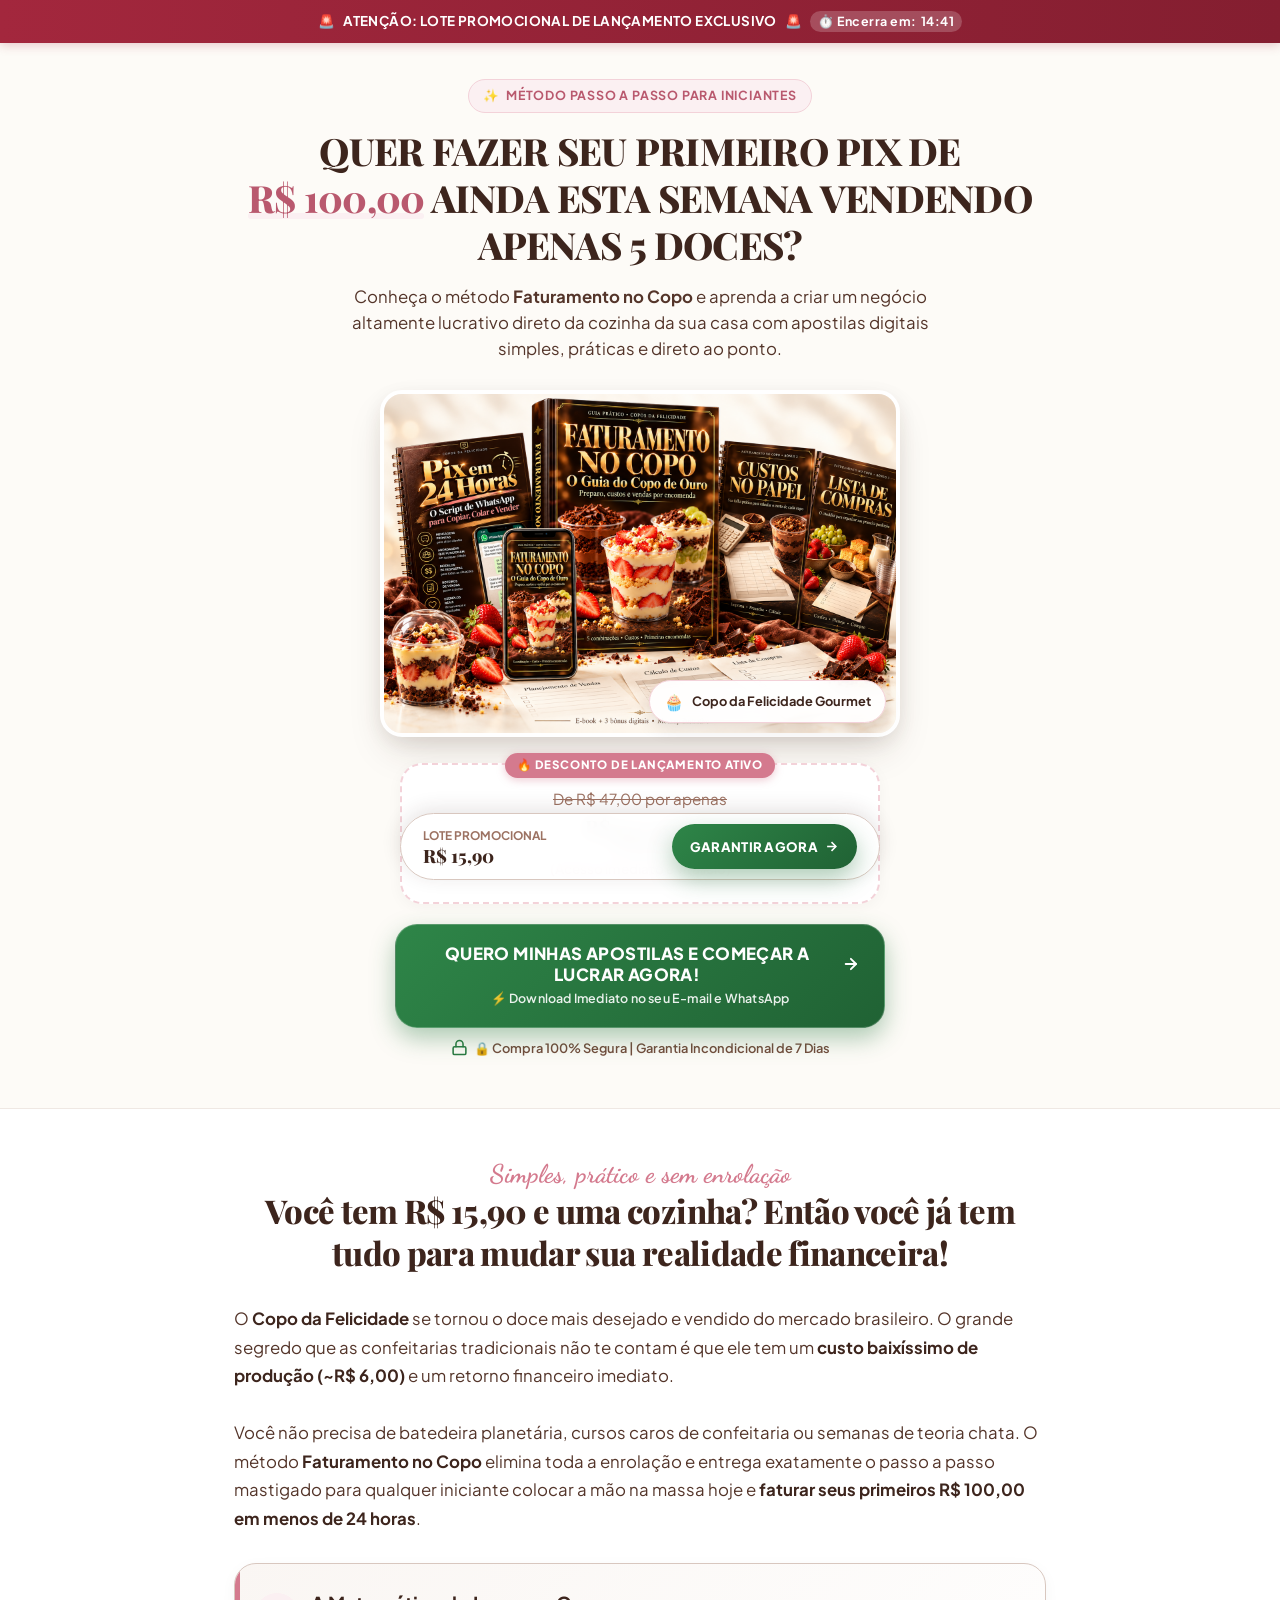
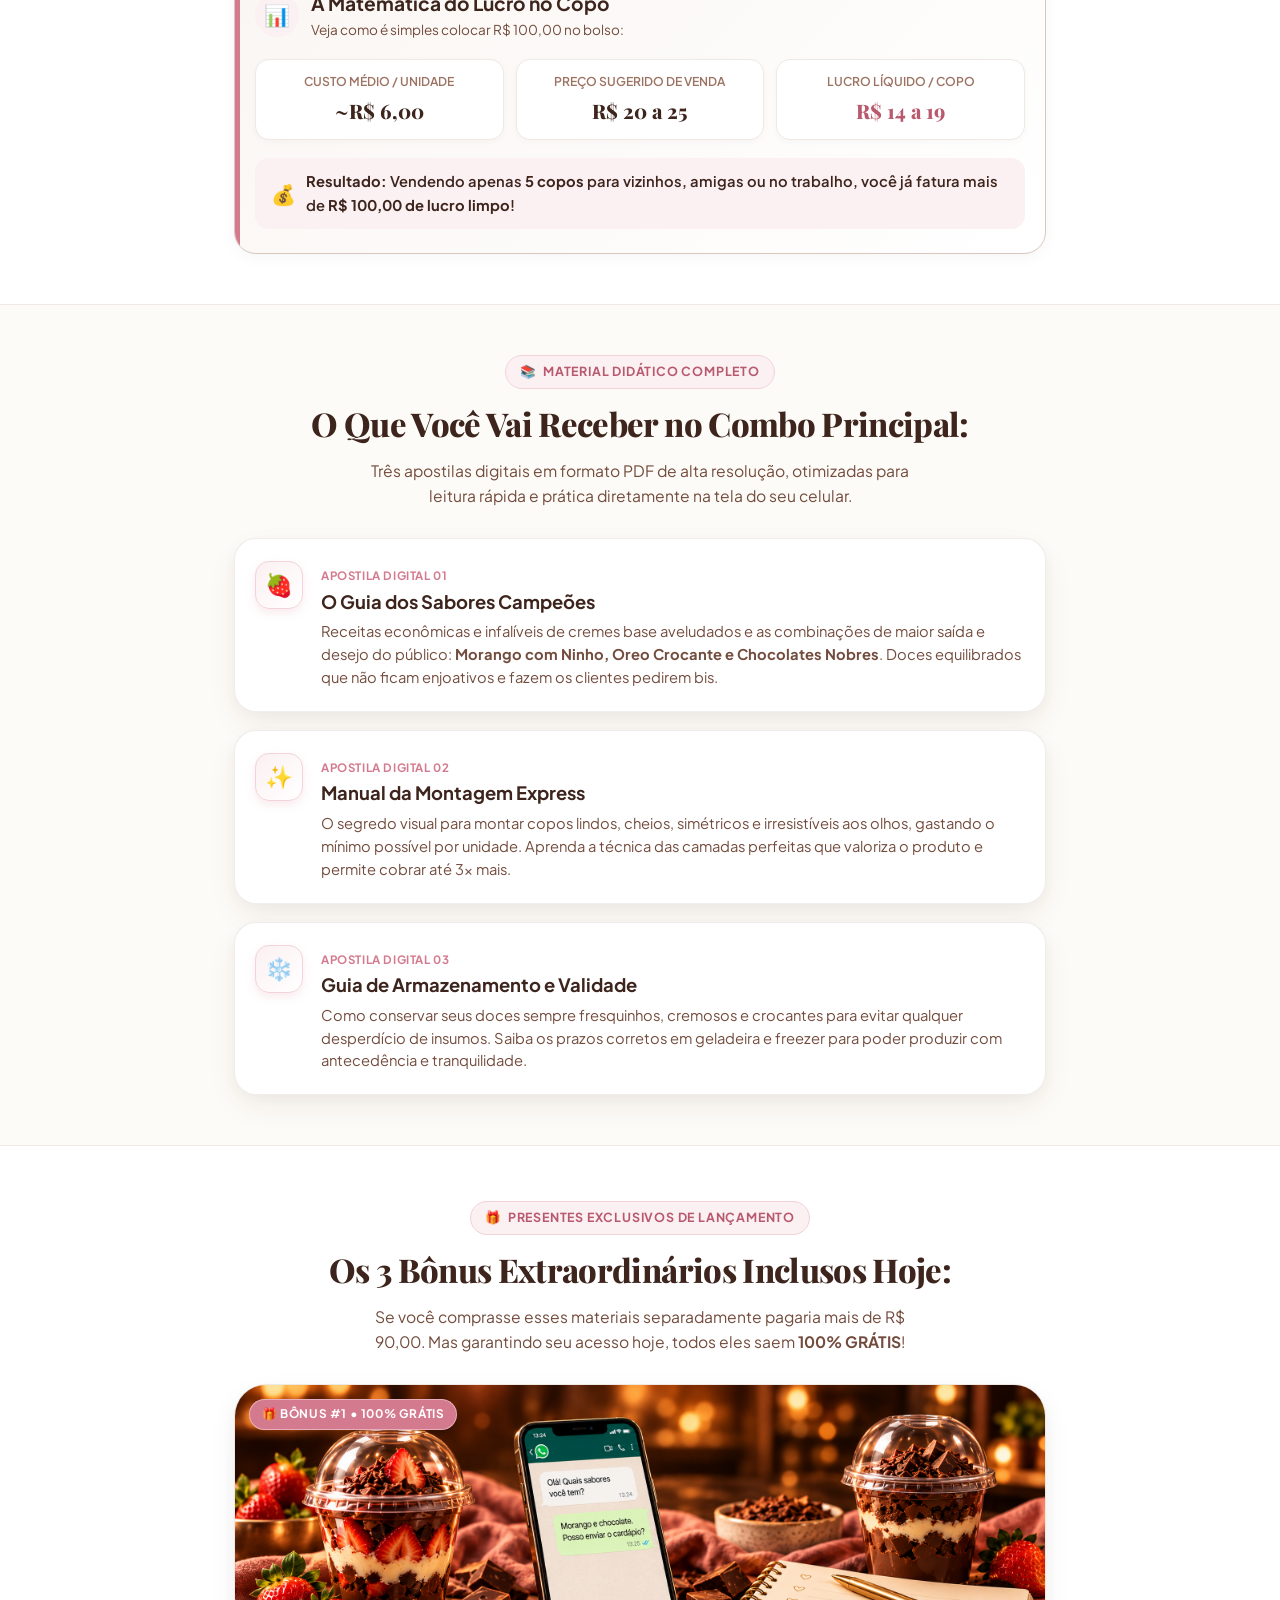
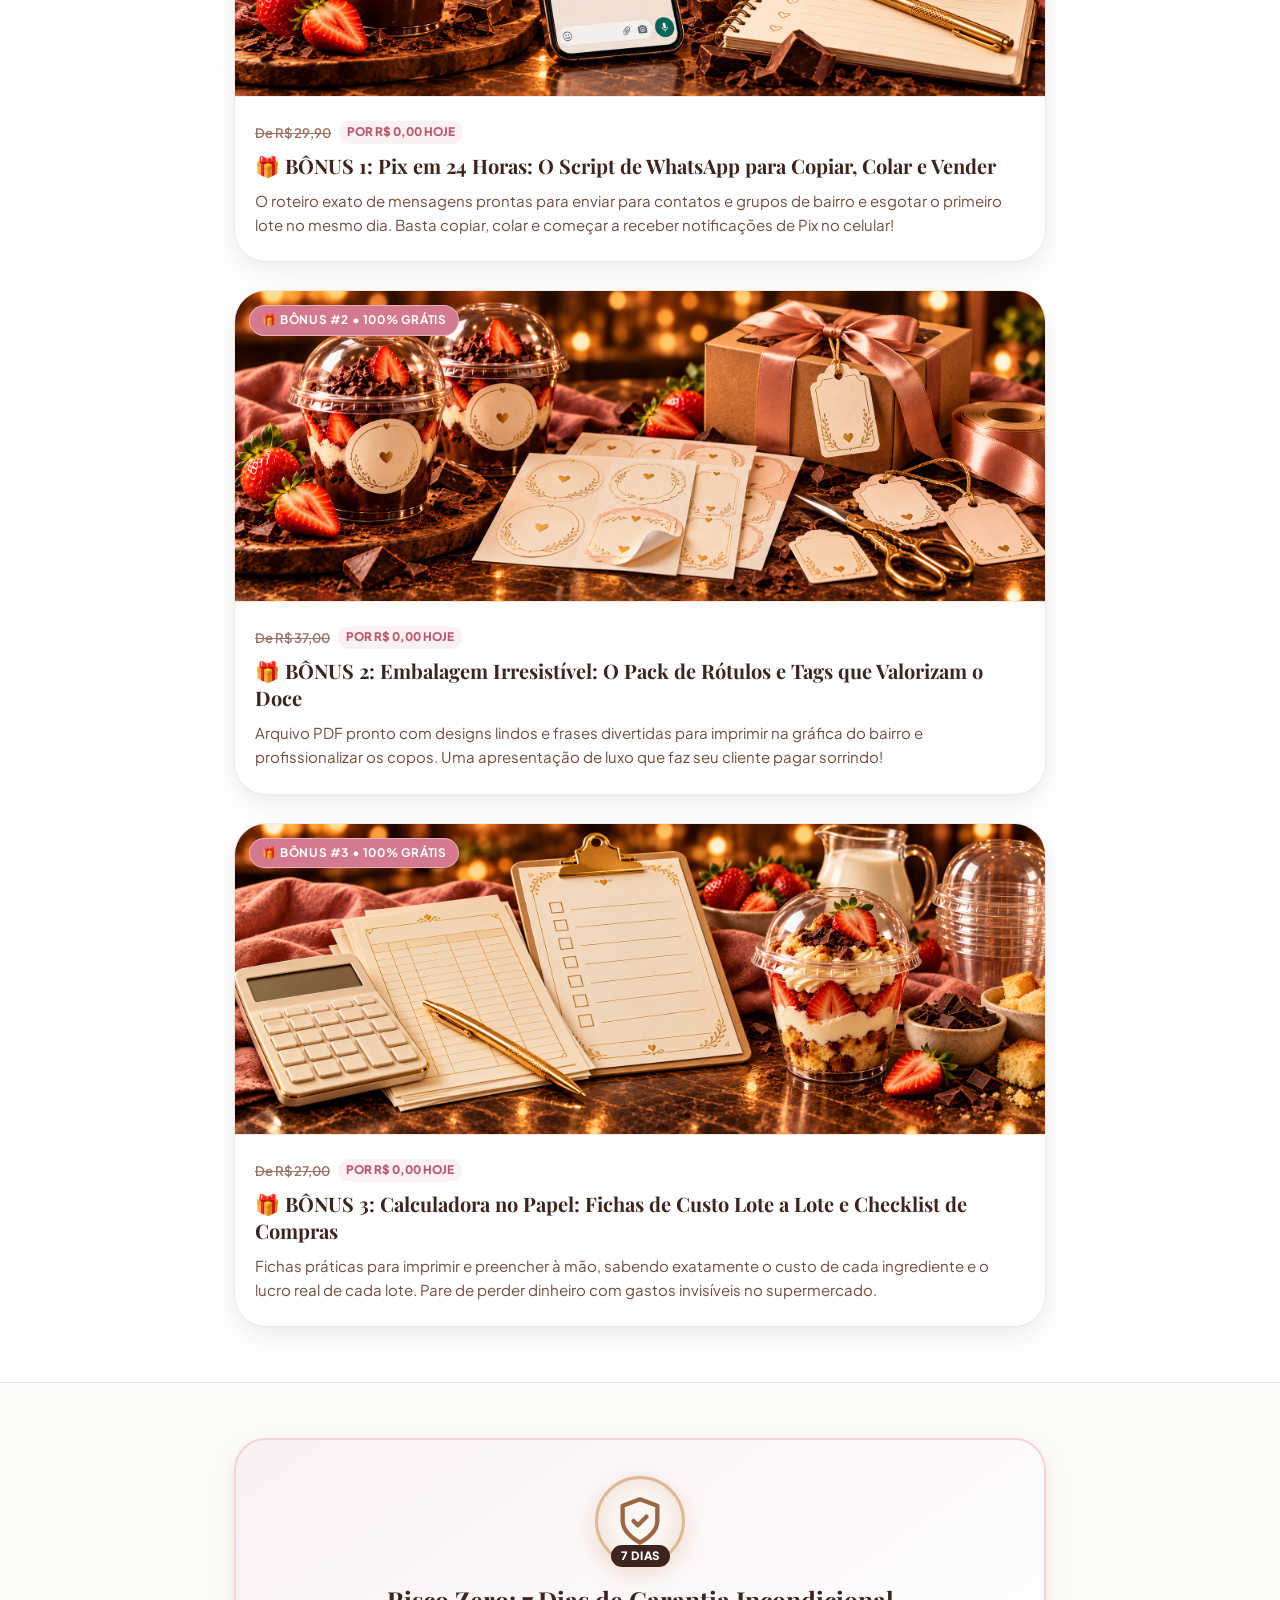
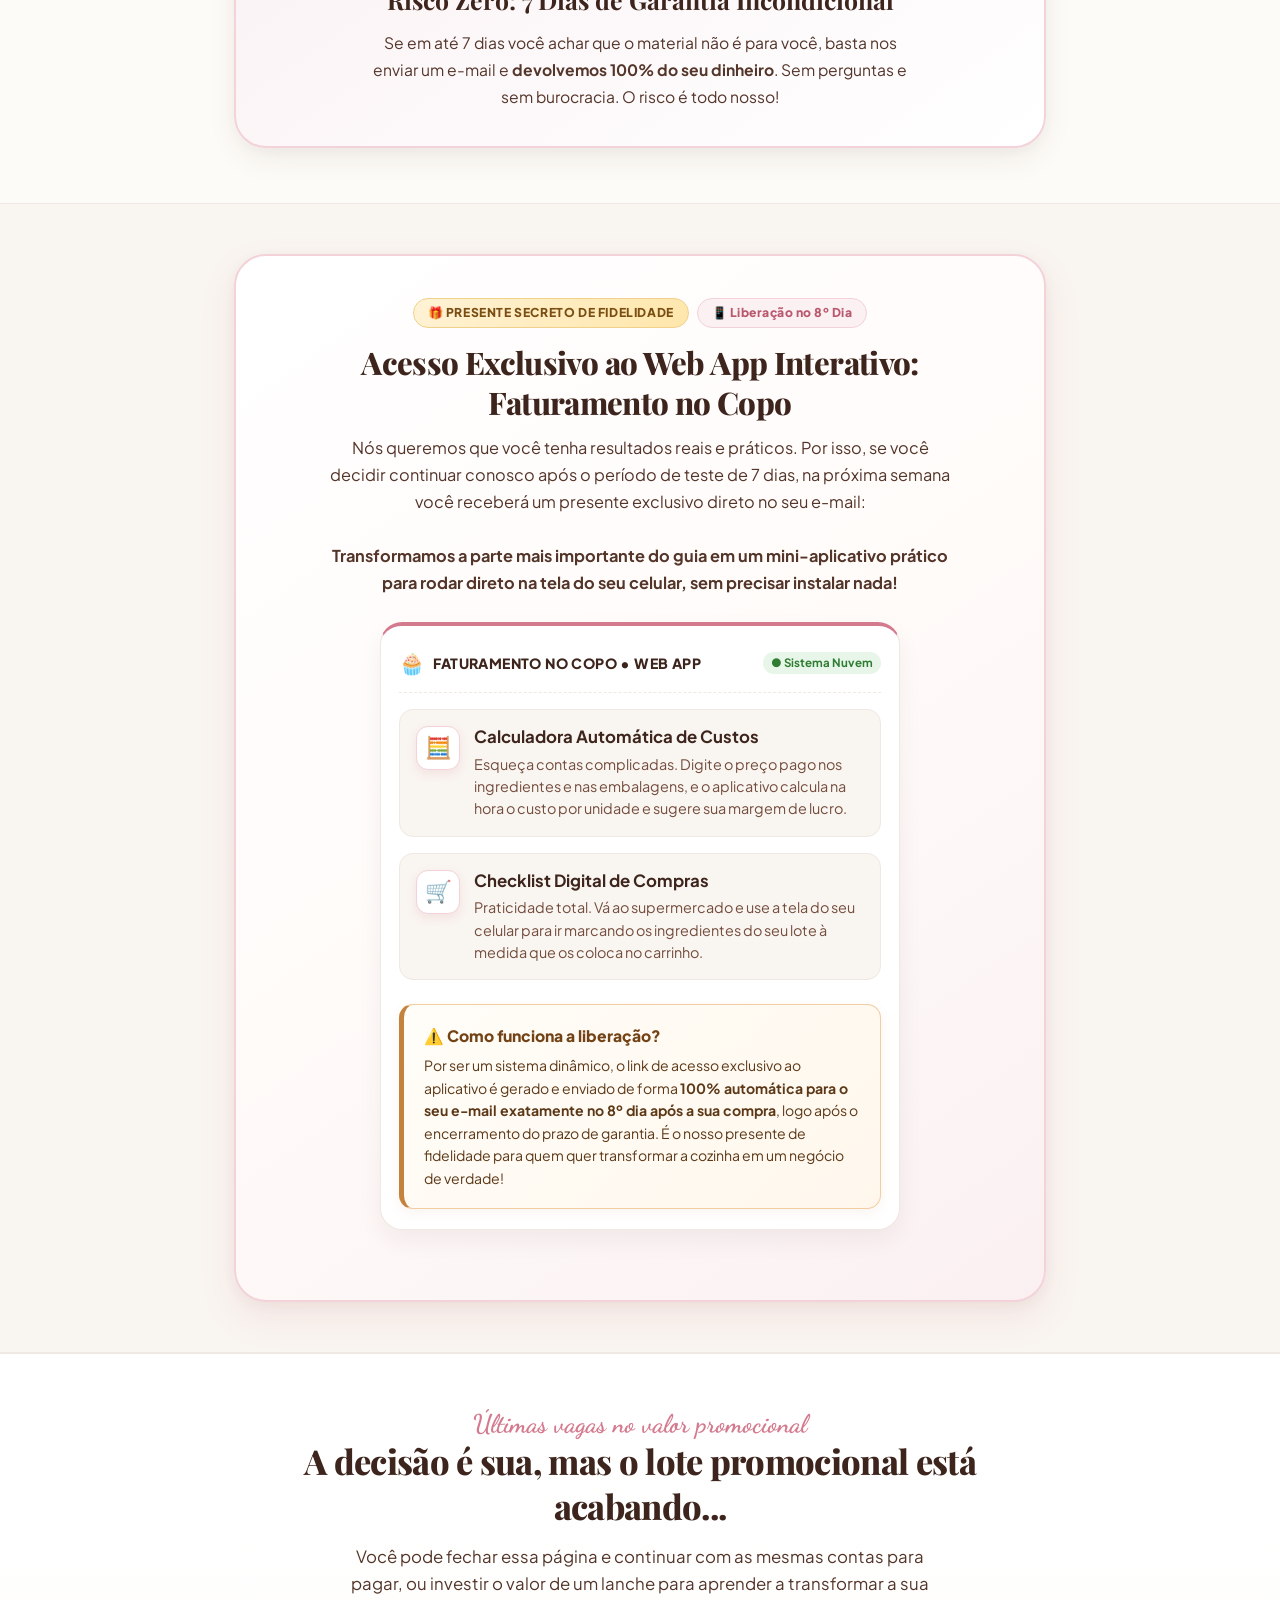
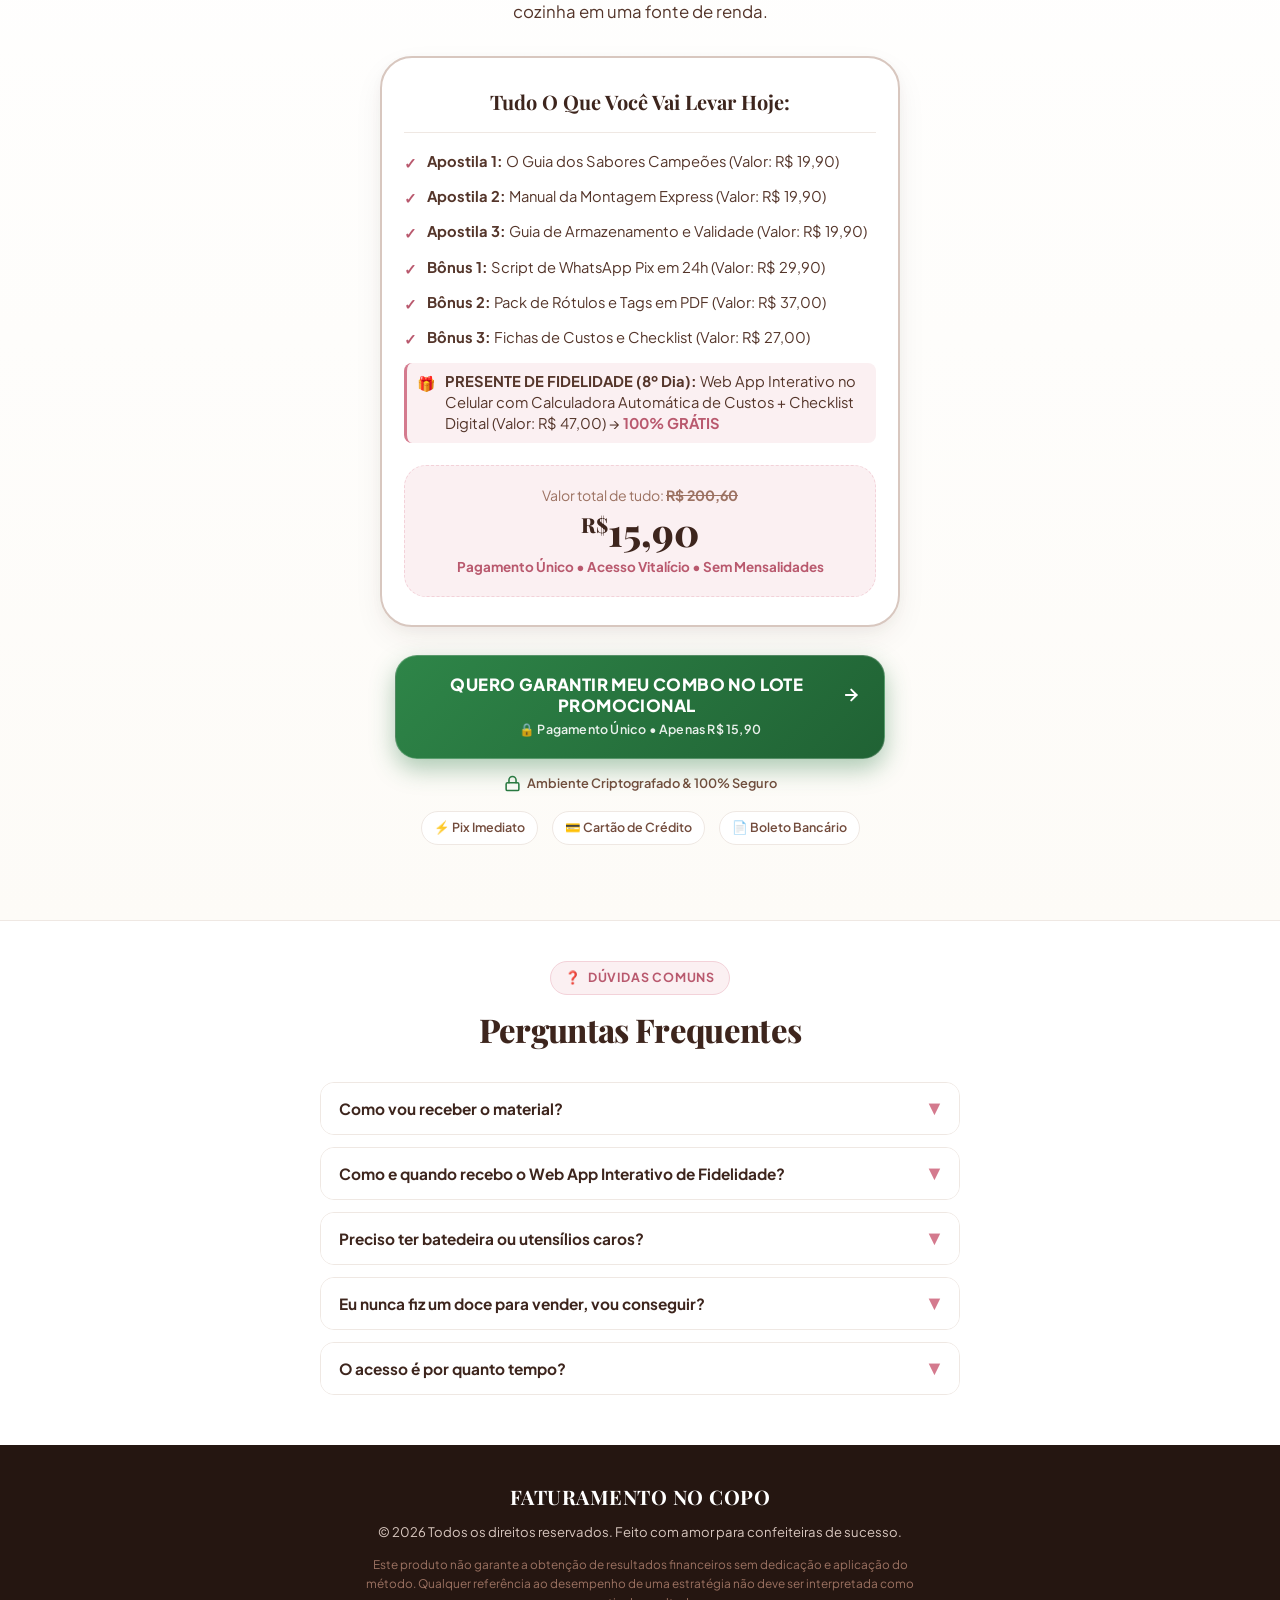
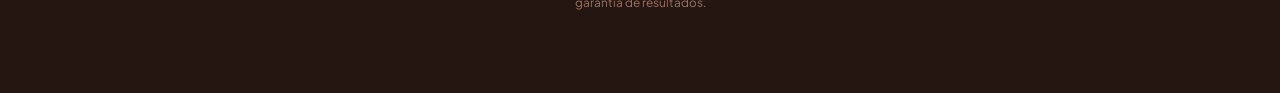
==== index.html @ 87cd677d "Add files via upload" ====
<!DOCTYPE html>
<html lang="pt-BR">
<head>
  <meta charset="UTF-8" />
  <meta name="viewport" content="width=device-width, initial-scale=1.0, maximum-scale=1.0, user-scalable=no" />
  <title>Faturamento no Copo | Método Completo de Doces Lucrativos</title>
  
  <!-- SEO & Metatags -->
  <meta name="description" content="Aprenda a fazer seu primeiro Pix de R$ 100,00 ainda esta semana vendendo Copos da Felicidade direto da sua cozinha." />
  <meta name="theme-color" content="#A3273D" />

  <!-- Google Fonts: Playfair Display + Dancing Script + Plus Jakarta Sans -->
  <link rel="preconnect" href="https://fonts.googleapis.com">
  <link rel="preconnect" href="https://fonts.gstatic.com" crossorigin>
  <link href="https://fonts.googleapis.com/css2?family=Dancing+Script:wght@600;700&family=Playfair+Display:ital,wght@0,600;0,700;0,800;1,400&family=Plus+Jakarta+Sans:wght@400;500;600;700;800&display=swap" rel="stylesheet">
  
  <!-- Folha de Estilos -->
  <link rel="stylesheet" href="styles.css" />
</head>
<body>

  <!-- ==========================================================================
       1. HEADER DE ALERTA (BARRA SUPERIOR DE URGÊNCIA)
       ========================================================================== -->
  <aside class="alert-header" role="banner">
    <div class="alert-header-content">
      <span class="alert-siren">🚨</span>
      <span>ATENÇÃO: LOTE PROMOCIONAL DE LANÇAMENTO EXCLUSIVO</span>
      <span class="alert-siren">🚨</span>
      <div class="alert-timer-tag">
        <span>⏱️ Encerra em:</span>
        <span id="promoTimer">14:45</span>
      </div>
    </div>
  </aside>

  <!-- ==========================================================================
       2. SEÇÃO 1 - HEADLINE IMPACTANTE & OFERTA PRINCIPAL
       ========================================================================== -->
  <header class="hero-section" id="hero">
    <div class="container">
      
      <div class="hero-header-box">
        <div class="badge-tag">
          <span>✨</span>
          <span>Método Passo a Passo para Iniciantes</span>
        </div>
        
        <h1 class="title-serif hero-title">
          QUER FAZER SEU PRIMEIRO PIX DE <span class="highlight-pink">R$&nbsp;100,00</span> AINDA ESTA SEMANA VENDENDO APENAS 5 DOCES?
        </h1>
        
        <p class="hero-subtitle">
          Conheça o método <strong>Faturamento no Copo</strong> e aprenda a criar um negócio altamente lucrativo direto da cozinha da sua casa com apostilas digitais simples, práticas e direto ao ponto.
        </p>
      </div>

      <!-- ====================================================================
           ELEMENTO DE MÍDIA: FOTO PRINCIPAL
           FOTO ATUALIZADA: foto-principal1.png (Mockup Completo do Produto)
           ==================================================================== -->
      <div class="hero-media-wrapper">
        <div class="hero-image-container">
          <img src="foto-principal1.png" alt="Copo da Felicidade de Ouro - Método Completo Faturamento no Copo" id="mainHeroImage" loading="eager" onerror="this.onerror=null; this.src='foto-principal.png';" />
        </div>
        <div class="hero-floating-badge">
          <span class="badge-icon">🧁</span>
          <span>Copo da Felicidade Gourmet</span>
        </div>
      </div>

      <!-- Card de Preço de Lançamento -->
      <div class="pricing-card-hero">
        <span class="pricing-badge-strip">🔥 Desconto de Lançamento Ativo</span>
        
        <div class="price-old-text">
          De R$ 47,00 por apenas
        </div>
        
        <div class="price-main-text">
          <span class="currency">R$</span>15,90
        </div>
        
        <div class="price-sub-text">
          (Acesso imediato e vitalício)
        </div>
      </div>

      <!-- BOTÃO PRINCIPAL (VERDE CHAMATIVO COM EFEITO DE PULSAR) -->
      <!-- NOTA: Substitua '#' pelo link do seu checkout (Kiwify, Hotmart, etc.) -->
      <a href="#checkout" class="cta-button" id="heroCtaBtn">
        <span class="cta-main-text">
          <span>QUERO MINHAS APOSTILAS E COMEÇAR A LUCRAR AGORA!</span>
          <svg width="22" height="22" viewBox="0 0 24 24" fill="none" stroke="currentColor" stroke-width="2.5" stroke-linecap="round" stroke-linejoin="round">
            <line x1="5" y1="12" x2="19" y2="12"></line>
            <polyline points="12 5 19 12 12 19"></polyline>
          </svg>
        </span>
        <span class="cta-sub-text">⚡ Download Imediato no seu E-mail e WhatsApp</span>
      </a>

      <!-- Microtexto de Segurança -->
      <div class="security-microtext">
        <svg width="17" height="17" viewBox="0 0 24 24" fill="none" stroke="currentColor" stroke-width="2.2" stroke-linecap="round" stroke-linejoin="round">
          <rect x="3" y="11" width="18" height="11" rx="2" ry="2"></rect>
          <path d="M7 11V7a5 5 0 0 1 10 0v4"></path>
        </svg>
        <span>🔒 Compra 100% Segura | Garantia Incondicional de 7 Dias</span>
      </div>

    </div>
  </header>

  <!-- ==========================================================================
       3. SEÇÃO 2 - CONEXÃO EMOCIONAL E CONTEXTO
       ========================================================================== -->
  <section class="section-context" id="sobre">
    <div class="container">
      
      <div class="section-header-centered">
        <span class="subtitle-script">Simples, prático e sem enrolação</span>
        <h2 class="title-serif">
          Você tem R$ 15,90 e uma cozinha? Então você já tem tudo para mudar sua realidade financeira!
        </h2>
      </div>

      <div class="story-lead-text">
        <p>
          O <strong>Copo da Felicidade</strong> se tornou o doce mais desejado e vendido do mercado brasileiro. O grande segredo que as confeitarias tradicionais não te contam é que ele tem um <strong>custo baixíssimo de produção (~R$ 6,00)</strong> e um retorno financeiro imediato.
        </p>
        <br />
        <p>
          Você não precisa de batedeira planetária, cursos caros de confeitaria ou semanas de teoria chata. O método <strong>Faturamento no Copo</strong> elimina toda a enrolação e entrega exatamente o passo a passo mastigado para qualquer iniciante colocar a mão na massa hoje e <strong>faturar seus primeiros R$ 100,00 em menos de 24 horas</strong>.
        </p>
      </div>

      <!-- Card Ilustrativo: A Matemática do Lucro Rápido -->
      <div class="math-profit-box">
        <div class="math-header">
          <div class="math-icon">📊</div>
          <div>
            <h3>A Matemática do Lucro no Copo</h3>
            <p style="font-size: 0.85rem; color: var(--chocolate-600);">Veja como é simples colocar R$ 100,00 no bolso:</p>
          </div>
        </div>

        <div class="math-grid">
          <div class="math-pill">
            <div class="math-pill-label">Custo Médio / Unidade</div>
            <div class="math-pill-val">~R$ 6,00</div>
          </div>
          <div class="math-pill">
            <div class="math-pill-label">Preço Sugerido de Venda</div>
            <div class="math-pill-val">R$ 20 a 25</div>
          </div>
          <div class="math-pill">
            <div class="math-pill-label">Lucro Líquido / Copo</div>
            <div class="math-pill-val profit">R$ 14 a 19</div>
          </div>
        </div>

        <div class="math-conclusion">
          <span style="font-size: 1.25rem;">💰</span>
          <span><strong>Resultado:</strong> Vendendo apenas <strong>5 copos</strong> para vizinhos, amigas ou no trabalho, você já fatura mais de <strong>R$ 100,00 de lucro limpo</strong>!</span>
        </div>
      </div>

    </div>
  </section>

  <!-- ==========================================================================
       4. SEÇÃO 3 - O QUE VOCÊ VAI RECEBER (O PRODUTO PRINCIPAL)
       ========================================================================== -->
  <section class="section-deliverables" id="conteudo">
    <div class="container">
      
      <div class="section-header-centered">
        <div class="badge-tag">
          <span>📚</span>
          <span>Material Didático Completo</span>
        </div>
        <h2 class="title-serif">O Que Você Vai Receber no Combo Principal:</h2>
        <p style="color: var(--chocolate-600); font-size: 0.98rem; max-width: 540px; margin: 0 auto;">
          Três apostilas digitais em formato PDF de alta resolução, otimizadas para leitura rápida e prática diretamente na tela do seu celular.
        </p>
      </div>

      <div class="deliverables-grid">
        
        <!-- Módulo 1 -->
        <article class="deliverable-card">
          <div class="card-num-circle">
            🍓
          </div>
          <div class="card-info">
            <span class="card-meta-tag">Apostila Digital 01</span>
            <h3>O Guia dos Sabores Campeões</h3>
            <p>
              Receitas econômicas e infalíveis de cremes base aveludados e as combinações de maior saída e desejo do público: <strong>Morango com Ninho, Oreo Crocante e Chocolates Nobres</strong>. Doces equilibrados que não ficam enjoativos e fazem os clientes pedirem bis.
            </p>
          </div>
        </article>

        <!-- Módulo 2 -->
        <article class="deliverable-card">
          <div class="card-num-circle">
            ✨
          </div>
          <div class="card-info">
            <span class="card-meta-tag">Apostila Digital 02</span>
            <h3>Manual da Montagem Express</h3>
            <p>
              O segredo visual para montar copos lindos, cheios, simétricos e irresistíveis aos olhos, gastando o mínimo possível por unidade. Aprenda a técnica das camadas perfeitas que valoriza o produto e permite cobrar até 3x mais.
            </p>
          </div>
        </article>

        <!-- Módulo 3 -->
        <article class="deliverable-card">
          <div class="card-num-circle">
            ❄️
          </div>
          <div class="card-info">
            <span class="card-meta-tag">Apostila Digital 03</span>
            <h3>Guia de Armazenamento e Validade</h3>
            <p>
              Como conservar seus doces sempre fresquinhos, cremosos e crocantes para evitar qualquer desperdício de insumos. Saiba os prazos corretos em geladeira e freezer para poder produzir com antecedência e tranquilidade.
            </p>
          </div>
        </article>

      </div>

    </div>
  </section>

  <!-- ==========================================================================
       5. SEÇÃO 4 - OS 3 BÔNUS EXTRAORDINÁRIOS (CARDS FLUTUANTES)
       ========================================================================== -->
  <section class="section-bonuses" id="bonus">
    <div class="container">
      
      <div class="section-header-centered">
        <div class="badge-tag">
          <span>🎁</span>
          <span>Presentes Exclusivos de Lançamento</span>
        </div>
        <h2 class="title-serif">Os 3 Bônus Extraordinários Inclusos Hoje:</h2>
        <p style="color: var(--chocolate-600); font-size: 0.98rem; max-width: 580px; margin: 0 auto;">
          Se você comprasse esses materiais separadamente pagaria mais de R$ 90,00. Mas garantindo seu acesso hoje, todos eles saem <strong>100% GRÁTIS</strong>!
        </p>
      </div>

      <div class="bonus-container">

        <!-- CARD BÔNUS 1 -->
        <!-- FOTO ATUALIZADA: foto-bonus1.png -->
        <article class="bonus-floating-card">
          <div class="bonus-image-holder">
            <img src="foto-bonus1.png" alt="Bônus 1: Script de WhatsApp para Vender Doces" loading="lazy" />
            <span class="bonus-badge-ribbon free">🎁 BÔNUS #1 • 100% GRÁTIS</span>
          </div>
          <div class="bonus-card-body">
            <div class="bonus-price-crossed">
              <span class="old">De R$ 29,90</span>
              <span class="free-tag">POR R$ 0,00 HOJE</span>
            </div>
            <h3>🎁 BÔNUS 1: Pix em 24 Horas: O Script de WhatsApp para Copiar, Colar e Vender</h3>
            <p>
              O roteiro exato de mensagens prontas para enviar para contatos e grupos de bairro e esgotar o primeiro lote no mesmo dia. Basta copiar, colar e começar a receber notificações de Pix no celular!
            </p>
          </div>
        </article>

        <!-- CARD BÔNUS 2 -->
        <!-- FOTO ATUALIZADA: foto-bonus2.png -->
        <article class="bonus-floating-card">
          <div class="bonus-image-holder">
            <img src="foto-bonus2.png" alt="Bônus 2: Pack de Rótulos e Tags Gourmet" loading="lazy" />
            <span class="bonus-badge-ribbon free">🎁 BÔNUS #2 • 100% GRÁTIS</span>
          </div>
          <div class="bonus-card-body">
            <div class="bonus-price-crossed">
              <span class="old">De R$ 37,00</span>
              <span class="free-tag">POR R$ 0,00 HOJE</span>
            </div>
            <h3>🎁 BÔNUS 2: Embalagem Irresistível: O Pack de Rótulos e Tags que Valorizam o Doce</h3>
            <p>
              Arquivo PDF pronto com designs lindos e frases divertidas para imprimir na gráfica do bairro e profissionalizar os copos. Uma apresentação de luxo que faz seu cliente pagar sorrindo!
            </p>
          </div>
        </article>

        <!-- CARD BÔNUS 3 -->
        <!-- FOTO ATUALIZADA: foto-bonus3.png -->
        <article class="bonus-floating-card">
          <div class="bonus-image-holder">
            <img src="foto-bonus3.png" alt="Bônus 3: Calculadora no Papel e Fichas de Custo" loading="lazy" />
            <span class="bonus-badge-ribbon free">🎁 BÔNUS #3 • 100% GRÁTIS</span>
          </div>
          <div class="bonus-card-body">
            <div class="bonus-price-crossed">
              <span class="old">De R$ 27,00</span>
              <span class="free-tag">POR R$ 0,00 HOJE</span>
            </div>
            <h3>🎁 BÔNUS 3: Calculadora no Papel: Fichas de Custo Lote a Lote e Checklist de Compras</h3>
            <p>
              Fichas práticas para imprimir e preencher à mão, sabendo exatamente o custo de cada ingrediente e o lucro real de cada lote. Pare de perder dinheiro com gastos invisíveis no supermercado.
            </p>
          </div>
        </article>

      </div>

    </div>
  </section>

  <!-- ==========================================================================
       6. SEÇÃO 5 - SEGURANÇA TOTAL (GARANTIA BLINDADA)
       ========================================================================== -->
  <section class="section-guarantee" id="garantia">
    <div class="container">
      
      <div class="guarantee-box">
        
        <div class="guarantee-seal-icon">
          <!-- Ícone de Selo de Garantia -->
          <svg viewBox="0 0 24 24" fill="none" stroke="currentColor" stroke-width="2" stroke-linecap="round" stroke-linejoin="round">
            <path d="M12 22s8-4 8-10V5l-8-3-8 3v7c0 6 8 10 8 10z"></path>
            <polyline points="9 12 11 14 15 10"></polyline>
          </svg>
          <span class="guarantee-days-badge">7 DIAS</span>
        </div>

        <h2 class="guarantee-title">
          Risco Zero: 7 Dias de Garantia Incondicional
        </h2>

        <p class="guarantee-text">
          Se em até 7 dias você achar que o material não é para você, basta nos enviar um e-mail e <strong>devolvemos 100% do seu dinheiro</strong>. Sem perguntas e sem burocracia. O risco é todo nosso!
        </p>

      </div>

    </div>
  </section>

  <!-- ==========================================================================
       NOVA SEÇÃO: 🎁 PRESENTE SECRETO DE FIDELIDADE (LIBERAÇÃO NO 8º DIA) 📱
       ========================================================================== -->
  <section class="section-secret-gift" id="presente-secreto">
    <div class="container">
      
      <div class="secret-gift-box">
        
        <div class="secret-header-tags">
          <span class="secret-pill-gold">🎁 PRESENTE SECRETO DE FIDELIDADE</span>
          <span class="secret-pill-pink">📱 Liberação no 8º Dia</span>
        </div>

        <h2 class="title-serif secret-gift-title">
          Acesso Exclusivo ao Web App Interativo: Faturamento no Copo
        </h2>

        <p class="secret-gift-lead">
          Nós queremos que você tenha resultados reais e práticos. Por isso, se você decidir continuar conosco após o período de teste de 7 dias, na próxima semana você receberá um presente exclusivo direto no seu e-mail:
          <br /><br />
          <strong>Transformamos a parte mais importante do guia em um mini-aplicativo prático para rodar direto na tela do seu celular, sem precisar instalar nada!</strong>
        </p>

        <!-- Preview das Funcionalidades do Web App -->
        <div class="secret-app-preview-card">
          <div class="secret-app-header-bar">
            <div class="secret-app-logo">
              <span style="font-size: 1.3rem;">🧁</span>
              <span>FATURAMENTO NO COPO • WEB APP</span>
            </div>
            <span class="secret-app-badge-live">● Sistema Nuvem</span>
          </div>

          <div class="secret-features-grid">
            
            <!-- Recurso 1: Calculadora -->
            <div class="secret-feature-item">
              <div class="secret-feature-icon">🧮</div>
              <div class="secret-feature-content">
                <h4>Calculadora Automática de Custos</h4>
                <p>
                  Esqueça contas complicadas. Digite o preço pago nos ingredientes e nas embalagens, e o aplicativo calcula na hora o custo por unidade e sugere sua margem de lucro.
                </p>
              </div>
            </div>

            <!-- Recurso 2: Checklist -->
            <div class="secret-feature-item">
              <div class="secret-feature-icon">🛒</div>
              <div class="secret-feature-content">
                <h4>Checklist Digital de Compras</h4>
                <p>
                  Praticidade total. Vá ao supermercado e use a tela do seu celular para ir marcando os ingredientes do seu lote à medida que os coloca no carrinho.
                </p>
              </div>
            </div>

          </div>

          <!-- Callout de Liberação no 8º Dia -->
          <div class="secret-release-callout">
            <h4>⚠️ Como funciona a liberação?</h4>
            <p>
              Por ser um sistema dinâmico, o link de acesso exclusivo ao aplicativo é gerado e enviado de forma <strong>100% automática para o seu e-mail exatamente no 8º dia após a sua compra</strong>, logo após o encerramento do prazo de garantia. É o nosso presente de fidelidade para quem quer transformar a cozinha em um negócio de verdade!
            </p>
          </div>
        </div>

      </div>

    </div>
  </section>

  <!-- ==========================================================================
       7. SEÇÃO 6 - CHAMADA FINAL (CHAMADA PARA AÇÃO & CHECKOUT)
       ========================================================================== -->
  <section class="section-final-cta" id="checkout">
    <div class="container">
      
      <span class="subtitle-script">Últimas vagas no valor promocional</span>
      
      <h2 class="title-serif final-hero-title">
        A decisão é sua, mas o lote promocional está acabando...
      </h2>
      
      <p class="final-lead-text">
        Você pode fechar essa página e continuar com as mesmas contas para pagar, ou investir o valor de um lanche para aprender a transformar a sua cozinha em uma fonte de renda.
      </p>

      <!-- Box Resumo de Valor da Oferta -->
      <div class="combo-summary-box">
        <h3 class="combo-summary-title">Tudo O Que Você Vai Levar Hoje:</h3>
        
        <ul class="combo-items-list">
          <li>
            <span class="check-icon">✓</span>
            <span><strong>Apostila 1:</strong> O Guia dos Sabores Campeões (Valor: R$ 19,90)</span>
          </li>
          <li>
            <span class="check-icon">✓</span>
            <span><strong>Apostila 2:</strong> Manual da Montagem Express (Valor: R$ 19,90)</span>
          </li>
          <li>
            <span class="check-icon">✓</span>
            <span><strong>Apostila 3:</strong> Guia de Armazenamento e Validade (Valor: R$ 19,90)</span>
          </li>
          <li>
            <span class="check-icon">✓</span>
            <span><strong>Bônus 1:</strong> Script de WhatsApp Pix em 24h (Valor: R$ 29,90)</span>
          </li>
          <li>
            <span class="check-icon">✓</span>
            <span><strong>Bônus 2:</strong> Pack de Rótulos e Tags em PDF (Valor: R$ 37,00)</span>
          </li>
          <li>
            <span class="check-icon">✓</span>
            <span><strong>Bônus 3:</strong> Fichas de Custos e Checklist (Valor: R$ 27,00)</span>
          </li>
          <li style="background: var(--pink-chic-light); padding: 8px 10px; border-radius: var(--radius-sm); border-left: 3px solid var(--pink-chic);">
            <span class="check-icon">🎁</span>
            <span><strong>PRESENTE DE FIDELIDADE (8º Dia):</strong> Web App Interativo no Celular com Calculadora Automática de Custos + Checklist Digital (Valor: R$ 47,00) &rarr; <strong style="color: var(--pink-chic-dark);">100% GRÁTIS</strong></span>
          </li>
        </ul>

        <div class="combo-price-footer">
          <div class="combo-total-value">
            Valor total de tudo: <span>R$ 200,60</span>
          </div>
          <div class="combo-final-price">
            <span class="currency">R$</span>15,90
          </div>
          <div class="combo-installments">
            Pagamento Único • Acesso Vitalício • Sem Mensalidades
          </div>
        </div>
      </div>

      <!-- BOTÃO FINAL (VERDE CHAMATIVO COM EFEITO DE PULSAR) -->
      <!-- NOTA: Insira o link de pagamento do seu checkout no href abaixo -->
      <a href="https://pay.kiwify.com.br" target="_blank" rel="noopener noreferrer" class="cta-button" id="finalCtaBtn">
        <span class="cta-main-text">
          <span>QUERO GARANTIR MEU COMBO NO LOTE PROMOCIONAL</span>
          <svg width="22" height="22" viewBox="0 0 24 24" fill="none" stroke="currentColor" stroke-width="2.5" stroke-linecap="round" stroke-linejoin="round">
            <line x1="5" y1="12" x2="19" y2="12"></line>
            <polyline points="12 5 19 12 12 19"></polyline>
          </svg>
        </span>
        <span class="cta-sub-text">🔒 Pagamento Único • Apenas R$ 15,90</span>
      </a>

      <!-- Microtexto de Segurança e Selos de Pagamento -->
      <div class="security-microtext" style="margin-top: 14px;">
        <svg width="17" height="17" viewBox="0 0 24 24" fill="none" stroke="currentColor" stroke-width="2.2" stroke-linecap="round" stroke-linejoin="round">
          <rect x="3" y="11" width="18" height="11" rx="2" ry="2"></rect>
          <path d="M7 11V7a5 5 0 0 1 10 0v4"></path>
        </svg>
        <span>Ambiente Criptografado & 100% Seguro</span>
      </div>

      <!-- Formas de Pagamento Aceitas -->
      <div class="payment-methods-strip">
        <span class="payment-tag">⚡ Pix Imediato</span>
        <span class="payment-tag">💳 Cartão de Crédito</span>
        <span class="payment-tag">📄 Boleto Bancário</span>
      </div>

    </div>
  </section>

  <!-- ==========================================================================
       PERGUNTAS FREQUENTES (FAQ PARA QUEBRA DE OBJEÇÕES)
       ========================================================================== -->
  <section class="section-faq" id="faq">
    <div class="container">
      
      <div class="section-header-centered">
        <div class="badge-tag">
          <span>❓</span>
          <span>Dúvidas Comuns</span>
        </div>
        <h2 class="title-serif">Perguntas Frequentes</h2>
      </div>

      <div class="faq-list">
        
        <div class="faq-item">
          <button class="faq-question" type="button">
            <span>Como vou receber o material?</span>
            <span class="faq-arrow">▼</span>
          </button>
          <div class="faq-answer">
            <p>Imediatamente após a confirmação do pagamento (em menos de 1 minuto via Pix ou Cartão), você recebe um e-mail com o link de acesso exclusivo e download de todas as apostilas e bônus.</p>
          </div>
        </div>

        <div class="faq-item">
          <button class="faq-question" type="button">
            <span>Como e quando recebo o Web App Interativo de Fidelidade?</span>
            <span class="faq-arrow">▼</span>
          </button>
          <div class="faq-answer">
            <p>O link exclusivo de acesso ao Web App é gerado e enviado de forma 100% automática para o seu e-mail exatamente no 8º dia após a sua compra, logo após o encerramento do prazo de garantia de 7 dias. Ele roda direto no celular (Android ou iPhone) sem precisar instalar nada!</p>
          </div>
        </div>

        <div class="faq-item">
          <button class="faq-question" type="button">
            <span>Preciso ter batedeira ou utensílios caros?</span>
            <span class="faq-arrow">▼</span>
          </button>
          <div class="faq-answer">
            <p>Não! Todas as receitas foram desenvolvidas para serem feitas com panelas comuns, colher e os utensílios básicos que você já tem na cozinha da sua casa.</p>
          </div>
        </div>

        <div class="faq-item">
          <button class="faq-question" type="button">
            <span>Eu nunca fiz um doce para vender, vou conseguir?</span>
            <span class="faq-arrow">▼</span>
          </button>
          <div class="faq-answer">
            <p>Sim, com certeza! O método foi feito especialmente para quem está começando do absoluto zero, com medidas exatas e fotos do passo a passo.</p>
          </div>
        </div>

        <div class="faq-item">
          <button class="faq-question" type="button">
            <span>O acesso é por quanto tempo?</span>
            <span class="faq-arrow">▼</span>
          </button>
          <div class="faq-answer">
            <p>O acesso é vitalício! Você pode baixar os arquivos em PDF para o seu celular ou computador e consultar para sempre, sem mensalidades.</p>
          </div>
        </div>

      </div>

    </div>
  </section>

  <!-- ==========================================================================
       RODAPÉ DA PÁGINA
       ========================================================================== -->
  <footer class="page-footer">
    <div class="container">
      <div class="footer-logo">FATURAMENTO NO COPO</div>
      <p>© 2026 Todos os direitos reservados. Feito com amor para confeiteiras de sucesso.</p>
      <p class="footer-disclaimer">
        Este produto não garante a obtenção de resultados financeiros sem dedicação e aplicação do método. Qualquer referência ao desempenho de uma estratégia não deve ser interpretada como garantia de resultados.
      </p>
    </div>
  </footer>

  <!-- ==========================================================================
       STICKY MOBILE CTA BAR (BARRA FIXA NO RODAPÉ EM CELULARES)
       Aparece quando a pessoa rola a página, garantindo conversão sem atrito
       ========================================================================== -->
  <div class="sticky-mobile-cta" id="stickyMobileCta">
    <div class="sticky-info">
      <span class="sticky-title">Lote Promocional</span>
      <span class="sticky-price">R$ 15,90</span>
    </div>
    <a href="#checkout" class="sticky-btn">
      <span>GARANTIR AGORA</span>
      <svg width="15" height="15" viewBox="0 0 24 24" fill="none" stroke="currentColor" stroke-width="2.5">
        <line x1="5" y1="12" x2="19" y2="12"></line>
        <polyline points="12 5 19 12 12 19"></polyline>
      </svg>
    </a>
  </div>

  <!-- Scripts -->
  <script src="script.js"></script>
</body>
</html>
---- styles.css ----
/* ==========================================================================
   FATURAMENTO NO COPO - PÁGINA DE VENDAS DE ALTA CONVERSÃO
   Paleta:
   - Fundo: Off-White (#FDFBF7)
   - Marrom Chocolate Profundo: #3D251D
   - Rosa Confeitaria Chic: #D47A8E
   - Verde Ouro Lucrativo (EXCLUSIVO CTA): #2A7A42
   Tipografia:
   - Títulos: 'Playfair Display', serif
   - Texto: 'Plus Jakarta Sans', sans-serif
   - Acentos: 'Dancing Script', cursive
   ========================================================================== */

:root {
  /* Cores Base */
  --bg-page: #FDFBF7;
  --bg-card: #FFFFFF;
  --bg-card-soft: #F9F5F0;
  
  /* Marrom Chocolate Profundo */
  --chocolate-900: #251611;
  --chocolate-800: #3D251D; /* Cor primária de texto e títulos */
  --chocolate-700: #54352A;
  --chocolate-600: #734C3D;
  --chocolate-400: #9C7262;
  --chocolate-200: #D8C7BF;
  --chocolate-100: #EFE8E3;
  --chocolate-50:  #FAF6F3;

  /* Rosa Confeitaria Chic */
  --pink-chic: #D47A8E;
  --pink-chic-dark: #B9596E;
  --pink-chic-light: #FBF0F2;
  --pink-chic-border: #F3D2D9;
  --pink-chic-glow: rgba(212, 122, 142, 0.35);

  /* Verde Ouro Lucrativo - EXCLUSIVO PARA BOTÕES DE AÇÃO (CTA) */
  --green-cta: #2A7A42;
  --green-cta-hover: #226536;
  --green-cta-active: #1A502A;
  --green-cta-gradient: linear-gradient(135deg, #2E8548 0%, #206234 100%);
  --green-cta-shadow: 0 10px 25px rgba(42, 122, 66, 0.38);
  --green-cta-pulse: rgba(42, 122, 66, 0.45);

  /* Tarja de Alerta */
  --alert-red: #A3273D;
  --alert-red-dark: #841E30;

  /* Tipografia */
  --font-serif: 'Playfair Display', Georgia, serif;
  --font-sans: 'Plus Jakarta Sans', -apple-system, BlinkMacSystemFont, "Segoe UI", Roboto, sans-serif;
  --font-script: 'Dancing Script', cursive;

  /* Sombras & Bordas */
  --radius-sm: 8px;
  --radius-md: 14px;
  --radius-lg: 22px;
  --radius-xl: 32px;
  --radius-full: 9999px;

  --shadow-subtle: 0 4px 15px rgba(61, 37, 29, 0.04);
  --shadow-card: 0 12px 32px -4px rgba(61, 37, 29, 0.08), 0 4px 12px rgba(61, 37, 29, 0.03);
  --shadow-card-hover: 0 20px 42px -6px rgba(61, 37, 29, 0.13), 0 8px 18px rgba(61, 37, 29, 0.05);

  /* Transições */
  --transition-fast: 0.2s cubic-bezier(0.16, 1, 0.3, 1);
  --transition-normal: 0.35s cubic-bezier(0.16, 1, 0.3, 1);
}

/* ==========================================================================
   RESET & BASE STYLES
   ========================================================================== */

*, *::before, *::after {
  box-sizing: border-box;
  margin: 0;
  padding: 0;
}

html {
  scroll-behavior: smooth;
  font-size: 16px;
  -webkit-text-size-adjust: 100%;
}

body {
  background-color: var(--bg-page);
  color: var(--chocolate-800);
  font-family: var(--font-sans);
  line-height: 1.6;
  overflow-x: hidden;
  -webkit-font-smoothing: antialiased;
  -moz-osx-font-smoothing: grayscale;
}

img {
  max-width: 100%;
  height: auto;
  display: block;
}

a {
  color: inherit;
  text-decoration: none;
}

button {
  font-family: inherit;
  border: none;
  cursor: pointer;
  background: none;
}

/* Container Responsivo */
.container {
  width: 100%;
  max-width: 680px; /* Otimizado para leitura mobile e tablet compacto */
  margin-left: auto;
  margin-right: auto;
  padding-left: 20px;
  padding-right: 20px;
}

@media (min-width: 768px) {
  .container {
    max-width: 780px;
    padding-left: 24px;
    padding-right: 24px;
  }
}

@media (min-width: 1024px) {
  .container {
    max-width: 860px;
  }
}

/* ==========================================================================
   1. HEADER DE ALERTA (BARRA SUPERIOR)
   ========================================================================== */

.alert-header {
  background: linear-gradient(90deg, var(--alert-red) 0%, var(--alert-red-dark) 100%);
  color: #FFFFFF;
  padding: 11px 16px;
  text-align: center;
  font-size: 0.84rem;
  font-weight: 700;
  letter-spacing: 0.4px;
  position: relative;
  z-index: 100;
  box-shadow: 0 2px 10px rgba(163, 39, 61, 0.25);
  line-height: 1.4;
}

.alert-header-content {
  display: flex;
  align-items: center;
  justify-content: center;
  gap: 8px;
  flex-wrap: wrap;
}

.alert-siren {
  display: inline-block;
  animation: sirenPulse 1.2s infinite ease-in-out;
}

@keyframes sirenPulse {
  0%, 100% { transform: scale(1); }
  50% { transform: scale(1.18); }
}

.alert-timer-tag {
  background-color: rgba(255, 255, 255, 0.2);
  padding: 2px 8px;
  border-radius: var(--radius-full);
  font-size: 0.78rem;
  letter-spacing: 0.5px;
  display: inline-flex;
  align-items: center;
  gap: 4px;
}

/* ==========================================================================
   ESTILOS GERAIS DE TIPOGRAFIA
   ========================================================================== */

.title-serif {
  font-family: var(--font-serif);
  color: var(--chocolate-800);
  font-weight: 800;
  line-height: 1.22;
  letter-spacing: -0.02em;
}

.subtitle-script {
  font-family: var(--font-script);
  color: var(--pink-chic);
  font-size: 1.6rem;
  font-weight: 700;
  line-height: 1.2;
  display: block;
}

.highlight-pink {
  color: var(--pink-chic-dark);
  position: relative;
  display: inline-block;
}

.highlight-pink::after {
  content: "";
  position: absolute;
  left: 0;
  bottom: 2px;
  width: 100%;
  height: 6px;
  background-color: var(--pink-chic-light);
  z-index: -1;
  border-radius: 4px;
}

.badge-tag {
  display: inline-flex;
  align-items: center;
  gap: 6px;
  padding: 6px 14px;
  background-color: var(--pink-chic-light);
  color: var(--pink-chic-dark);
  border: 1px solid var(--pink-chic-border);
  border-radius: var(--radius-full);
  font-size: 0.78rem;
  font-weight: 700;
  text-transform: uppercase;
  letter-spacing: 0.8px;
  margin-bottom: 14px;
}

/* ==========================================================================
   BOTÃO DE AÇÃO PRINCIPAL (CTA VERDE OURO LUCRATIVO)
   EXCLUSIVO PARA OS BOTÕES DE COMPRA
   ========================================================================== */

.cta-button {
  display: inline-flex;
  flex-direction: column;
  align-items: center;
  justify-content: center;
  width: 100%;
  max-width: 490px;
  padding: 18px 24px;
  background: var(--green-cta-gradient);
  color: #FFFFFF;
  font-family: var(--font-sans);
  font-size: 1.05rem;
  font-weight: 800;
  text-transform: uppercase;
  letter-spacing: 0.4px;
  text-align: center;
  border-radius: var(--radius-lg);
  box-shadow: var(--green-cta-shadow);
  position: relative;
  overflow: hidden;
  transition: transform var(--transition-fast), box-shadow var(--transition-fast), background var(--transition-fast);
  text-decoration: none;
  border: 1px solid rgba(255, 255, 255, 0.22);
  cursor: pointer;
  animation: pulseGlow 2.4s infinite ease-in-out;
}

.cta-button .cta-main-text {
  display: flex;
  align-items: center;
  justify-content: center;
  gap: 8px;
  font-size: 1.05rem;
  line-height: 1.25;
}

.cta-button .cta-sub-text {
  font-size: 0.78rem;
  font-weight: 600;
  color: rgba(255, 255, 255, 0.9);
  text-transform: none;
  margin-top: 4px;
  letter-spacing: 0.2px;
}

/* Efeito de brilho sweep */
.cta-button::after {
  content: "";
  position: absolute;
  top: -50%;
  left: -70%;
  width: 50%;
  height: 200%;
  background: linear-gradient(
    90deg,
    rgba(255, 255, 255, 0) 0%,
    rgba(255, 255, 255, 0.3) 50%,
    rgba(255, 255, 255, 0) 100%
  );
  transform: rotate(25deg);
  animation: ctaShimmer 3.8s infinite;
}

@keyframes ctaShimmer {
  0% { left: -80%; }
  30%, 100% { left: 160%; }
}

@keyframes pulseGlow {
  0% {
    transform: scale(1);
    box-shadow: 0 0 0 0 rgba(42, 122, 66, 0.65), 0 8px 24px rgba(42, 122, 66, 0.35);
  }
  60% {
    transform: scale(1.02);
    box-shadow: 0 0 0 16px rgba(42, 122, 66, 0), 0 12px 30px rgba(42, 122, 66, 0.45);
  }
  100% {
    transform: scale(1);
    box-shadow: 0 0 0 0 rgba(42, 122, 66, 0), 0 8px 24px rgba(42, 122, 66, 0.35);
  }
}

.cta-button:hover {
  transform: translateY(-2px) scale(1.02);
  background: linear-gradient(135deg, #32904F 0%, #246E3A 100%);
  box-shadow: 0 14px 34px rgba(42, 122, 66, 0.48);
}

.cta-button:active {
  transform: translateY(1px) scale(0.99);
}

/* Microtexto de Segurança */
.security-microtext {
  display: flex;
  align-items: center;
  justify-content: center;
  gap: 6px;
  font-size: 0.8rem;
  font-weight: 600;
  color: var(--chocolate-600);
  margin-top: 10px;
  text-align: center;
}

.security-microtext svg {
  color: var(--green-cta);
  flex-shrink: 0;
}

/* ==========================================================================
   2. SEÇÃO 1 - HERO / HEADLINE IMPACTANTE
   ========================================================================== */

.hero-section {
  padding-top: 36px;
  padding-bottom: 50px;
  text-align: center;
  position: relative;
}

.hero-header-box {
  margin-bottom: 24px;
}

.hero-title {
  font-size: 1.85rem;
  line-height: 1.25;
  margin-bottom: 16px;
  color: var(--chocolate-800);
}

@media (min-width: 600px) {
  .hero-title {
    font-size: 2.35rem;
  }
}

.hero-subtitle {
  font-size: 1.05rem;
  color: var(--chocolate-700);
  line-height: 1.55;
  max-width: 620px;
  margin-left: auto;
  margin-right: auto;
}

/* Elemento de Mídia - Imagem Principal */
.hero-media-wrapper {
  margin: 28px auto 26px auto;
  position: relative;
  max-width: 520px;
}

.hero-media-wrapper .hero-image-container {
  position: relative;
  width: 100%;
  aspect-ratio: 1536 / 1024;
  border-radius: var(--radius-lg);
  overflow: hidden;
  box-shadow: 0 18px 40px -10px rgba(61, 37, 29, 0.18), 0 6px 18px rgba(61, 37, 29, 0.08);
  border: 4px solid #FFFFFF;
  background-color: var(--bg-card-soft);
}

.hero-media-wrapper img {
  width: 100%;
  height: 100%;
  display: block;
  object-fit: cover;
  transition: transform var(--transition-normal);
}

.hero-media-wrapper:hover img {
  transform: scale(1.02);
}

.hero-floating-badge {
  position: absolute;
  bottom: 14px;
  right: 14px;
  background: rgba(255, 255, 255, 0.94);
  backdrop-filter: blur(8px);
  -webkit-backdrop-filter: blur(8px);
  padding: 8px 14px;
  border-radius: var(--radius-full);
  box-shadow: 0 6px 18px rgba(61, 37, 29, 0.12);
  border: 1px solid var(--pink-chic-border);
  display: flex;
  align-items: center;
  gap: 8px;
  font-size: 0.8rem;
  font-weight: 700;
  color: var(--chocolate-800);
}

.hero-floating-badge .badge-icon {
  color: #D47A8E;
  font-size: 1rem;
}

/* Card de Preço de Lançamento */
.pricing-card-hero {
  background: #FFFFFF;
  border: 2px dashed var(--pink-chic-border);
  border-radius: var(--radius-lg);
  padding: 22px 18px;
  margin: 0 auto 20px auto;
  max-width: 480px;
  box-shadow: var(--shadow-subtle);
  position: relative;
}

.pricing-badge-strip {
  position: absolute;
  top: -12px;
  left: 50%;
  transform: translateX(-50%);
  background: var(--pink-chic);
  color: #FFFFFF;
  font-size: 0.72rem;
  font-weight: 800;
  text-transform: uppercase;
  letter-spacing: 0.8px;
  padding: 3px 12px;
  border-radius: var(--radius-full);
  white-space: nowrap;
  box-shadow: 0 2px 8px rgba(212, 122, 142, 0.4);
}

.price-old-text {
  font-size: 0.95rem;
  color: var(--chocolate-400);
  text-decoration: line-through;
  margin-bottom: 2px;
}

.price-main-text {
  font-family: var(--font-serif);
  font-size: 2.2rem;
  font-weight: 800;
  color: var(--chocolate-800);
  line-height: 1.15;
  margin-bottom: 4px;
}

.price-main-text .currency {
  font-size: 1.25rem;
  font-weight: 700;
  vertical-align: super;
  margin-right: 2px;
}

.price-sub-text {
  font-size: 0.85rem;
  font-weight: 600;
  color: var(--pink-chic-dark);
}

/* ==========================================================================
   3. SEÇÃO 2 - CONEXÃO EMOCIONAL E CONTEXTO
   ========================================================================== */

.section-context {
  padding-top: 50px;
  padding-bottom: 50px;
  background-color: #FFFFFF;
  border-top: 1px solid var(--chocolate-100);
  border-bottom: 1px solid var(--chocolate-100);
}

.section-header-centered {
  text-align: center;
  margin-bottom: 30px;
}

.section-header-centered h2 {
  font-size: 1.65rem;
  line-height: 1.3;
  margin-bottom: 12px;
}

@media (min-width: 600px) {
  .section-header-centered h2 {
    font-size: 2.05rem;
  }
}

.story-lead-text {
  font-size: 1.05rem;
  color: var(--chocolate-700);
  line-height: 1.7;
  margin-bottom: 20px;
}

.story-lead-text strong {
  color: var(--chocolate-800);
}

/* Card A Matemática do Lucro Rápido */
.math-profit-box {
  background: linear-gradient(135deg, #FAF6F3 0%, #FFFFFF 100%);
  border: 1px solid var(--chocolate-200);
  border-radius: var(--radius-lg);
  padding: 24px 20px;
  margin-top: 30px;
  box-shadow: var(--shadow-subtle);
  position: relative;
  overflow: hidden;
}

.math-profit-box::before {
  content: "";
  position: absolute;
  top: 0;
  left: 0;
  width: 5px;
  height: 100%;
  background: var(--pink-chic);
}

.math-header {
  display: flex;
  align-items: center;
  gap: 12px;
  margin-bottom: 18px;
}

.math-icon {
  width: 44px;
  height: 44px;
  background-color: var(--pink-chic-light);
  border-radius: 50%;
  display: flex;
  align-items: center;
  justify-content: center;
  font-size: 1.3rem;
  color: var(--pink-chic-dark);
  flex-shrink: 0;
}

.math-header h3 {
  font-size: 1.2rem;
  font-weight: 700;
  color: var(--chocolate-800);
}

.math-grid {
  display: grid;
  grid-template-columns: 1fr;
  gap: 12px;
  margin-bottom: 18px;
}

@media (min-width: 560px) {
  .math-grid {
    grid-template-columns: repeat(3, 1fr);
  }
}

.math-pill {
  background: #FFFFFF;
  border: 1px solid var(--chocolate-100);
  border-radius: var(--radius-md);
  padding: 12px 14px;
  text-align: center;
  box-shadow: 0 2px 6px rgba(61, 37, 29, 0.03);
}

.math-pill-label {
  font-size: 0.76rem;
  font-weight: 600;
  color: var(--chocolate-400);
  text-transform: uppercase;
  margin-bottom: 4px;
}

.math-pill-val {
  font-family: var(--font-serif);
  font-size: 1.25rem;
  font-weight: 800;
  color: var(--chocolate-800);
}

.math-pill-val.profit {
  color: var(--pink-chic-dark);
}

.math-conclusion {
  background: var(--pink-chic-light);
  border-radius: var(--radius-md);
  padding: 12px 16px;
  font-size: 0.92rem;
  font-weight: 600;
  color: var(--chocolate-800);
  display: flex;
  align-items: center;
  gap: 10px;
}

/* ==========================================================================
   4. SEÇÃO 3 - O QUE VOCÊ VAI RECEBER (PRODUTO PRINCIPAL)
   ========================================================================== */

.section-deliverables {
  padding-top: 50px;
  padding-bottom: 50px;
}

.deliverables-grid {
  display: flex;
  flex-direction: column;
  gap: 18px;
  margin-top: 24px;
}

.deliverable-card {
  background: #FFFFFF;
  border: 1px solid rgba(61, 37, 29, 0.08);
  border-radius: var(--radius-lg);
  padding: 22px 20px;
  box-shadow: var(--shadow-card);
  transition: transform var(--transition-normal), box-shadow var(--transition-normal);
  display: flex;
  gap: 18px;
  align-items: flex-start;
  position: relative;
}

.deliverable-card:hover {
  transform: translateY(-3px);
  box-shadow: var(--shadow-card-hover);
  border-color: var(--pink-chic-border);
}

.card-num-circle {
  width: 48px;
  height: 48px;
  background: linear-gradient(135deg, var(--pink-chic-light) 0%, #FFFFFF 100%);
  border: 1px solid var(--pink-chic-border);
  color: var(--pink-chic-dark);
  border-radius: 14px;
  display: flex;
  align-items: center;
  justify-content: center;
  font-size: 1.4rem;
  flex-shrink: 0;
  box-shadow: 0 4px 10px rgba(212, 122, 142, 0.15);
}

.card-info {
  flex: 1;
}

.card-meta-tag {
  font-size: 0.72rem;
  font-weight: 700;
  color: var(--pink-chic);
  text-transform: uppercase;
  letter-spacing: 0.6px;
  margin-bottom: 4px;
  display: inline-block;
}

.card-info h3 {
  font-size: 1.15rem;
  font-weight: 700;
  color: var(--chocolate-800);
  margin-bottom: 6px;
  line-height: 1.35;
}

.card-info p {
  font-size: 0.92rem;
  color: var(--chocolate-600);
  line-height: 1.55;
}

/* ==========================================================================
   5. SEÇÃO 4 - OS 3 BÔNUS EXTRAORDINÁRIOS (CARDS FLUTUANTES)
   ========================================================================== */

.section-bonuses {
  padding-top: 55px;
  padding-bottom: 55px;
  background-color: #FFFFFF;
  border-top: 1px solid var(--chocolate-100);
  border-bottom: 1px solid var(--chocolate-100);
}

.bonus-container {
  display: flex;
  flex-direction: column;
  gap: 28px;
  margin-top: 28px;
}

.bonus-floating-card {
  background: #FFFFFF;
  border: 1.5px solid var(--chocolate-100);
  border-radius: var(--radius-xl);
  overflow: hidden;
  box-shadow: var(--shadow-card);
  transition: transform var(--transition-normal), box-shadow var(--transition-normal);
  display: flex;
  flex-direction: column;
}

.bonus-floating-card:hover {
  transform: translateY(-4px);
  box-shadow: var(--shadow-card-hover);
  border-color: var(--pink-chic);
}

.bonus-image-holder {
  width: 100%;
  aspect-ratio: 2022 / 778;
  overflow: hidden;
  position: relative;
  background-color: var(--bg-card-soft);
  border-bottom: 1px solid var(--chocolate-100);
}

.bonus-image-holder img {
  width: 100%;
  height: 100%;
  object-fit: cover;
  display: block;
  transition: transform var(--transition-normal);
}

.bonus-floating-card:hover .bonus-image-holder img {
  transform: scale(1.03);
}

.bonus-badge-ribbon {
  position: absolute;
  top: 14px;
  left: 14px;
  background: rgba(37, 22, 17, 0.88);
  backdrop-filter: blur(6px);
  -webkit-backdrop-filter: blur(6px);
  color: #FFFFFF;
  padding: 5px 12px;
  border-radius: var(--radius-full);
  font-size: 0.74rem;
  font-weight: 700;
  letter-spacing: 0.6px;
  border: 1px solid rgba(255, 255, 255, 0.2);
}

.bonus-badge-ribbon.free {
  background: var(--pink-chic);
  border-color: rgba(255, 255, 255, 0.4);
}

.bonus-card-body {
  padding: 24px 20px;
}

.bonus-price-crossed {
  display: flex;
  align-items: center;
  gap: 8px;
  margin-bottom: 8px;
  font-size: 0.82rem;
}

.bonus-price-crossed .old {
  text-decoration: line-through;
  color: var(--chocolate-400);
  font-weight: 600;
}

.bonus-price-crossed .free-tag {
  background: var(--pink-chic-light);
  color: var(--pink-chic-dark);
  font-weight: 800;
  padding: 2px 8px;
  border-radius: var(--radius-full);
  font-size: 0.74rem;
}

.bonus-card-body h3 {
  font-family: var(--font-serif);
  font-size: 1.25rem;
  color: var(--chocolate-800);
  margin-bottom: 10px;
  line-height: 1.35;
}

.bonus-card-body p {
  font-size: 0.94rem;
  color: var(--chocolate-600);
  line-height: 1.6;
}

/* ==========================================================================
   6. SEÇÃO 5 - SEGURANÇA TOTAL (GARANTIA BLINDADA)
   ========================================================================== */

.section-guarantee {
  padding-top: 55px;
  padding-bottom: 55px;
}

.guarantee-box {
  background: linear-gradient(145deg, #FAF1F3 0%, #FFFFFF 100%);
  border: 2px solid var(--pink-chic-border);
  border-radius: var(--radius-xl);
  padding: 36px 24px;
  text-align: center;
  box-shadow: var(--shadow-card);
  position: relative;
  overflow: hidden;
}

.guarantee-seal-icon {
  width: 90px;
  height: 90px;
  margin: 0 auto 18px auto;
  display: flex;
  align-items: center;
  justify-content: center;
  background: radial-gradient(circle, #FAF6F3 40%, #EEDBCE 100%);
  border: 3px solid #DDB892;
  border-radius: 50%;
  box-shadow: 0 8px 22px rgba(221, 184, 146, 0.45);
  position: relative;
}

.guarantee-seal-icon svg {
  width: 52px;
  height: 52px;
  color: #9C6644;
}

.guarantee-days-badge {
  position: absolute;
  bottom: -4px;
  background: var(--chocolate-800);
  color: #FFFFFF;
  font-size: 0.72rem;
  font-weight: 800;
  padding: 2px 10px;
  border-radius: var(--radius-full);
  letter-spacing: 0.5px;
}

.guarantee-title {
  font-size: 1.55rem;
  font-family: var(--font-serif);
  color: var(--chocolate-800);
  margin-bottom: 14px;
  line-height: 1.3;
}

.guarantee-text {
  font-size: 0.98rem;
  color: var(--chocolate-700);
  line-height: 1.7;
  max-width: 560px;
  margin: 0 auto;
}

/* ==========================================================================
   NOVA SEÇÃO: 🎁 PRESENTE SECRETO DE FIDELIDADE (LIBERAÇÃO NO 8º DIA)
   ========================================================================== */

.section-secret-gift {
  padding-top: 50px;
  padding-bottom: 50px;
  background-color: var(--bg-card-soft);
  border-top: 1px solid var(--chocolate-100);
  border-bottom: 1px solid var(--chocolate-100);
}

.secret-gift-box {
  background: linear-gradient(145deg, #FFFFFF 0%, #FFFBF9 50%, #FAF0F2 100%);
  border: 2px solid var(--pink-chic-border);
  border-radius: var(--radius-xl);
  padding: 34px 22px;
  box-shadow: 0 16px 36px rgba(212, 122, 142, 0.12), 0 4px 14px rgba(61, 37, 29, 0.05);
  position: relative;
  overflow: hidden;
}

@media (min-width: 600px) {
  .secret-gift-box {
    padding: 42px 36px;
  }
}

.secret-header-tags {
  display: flex;
  align-items: center;
  justify-content: center;
  gap: 8px;
  flex-wrap: wrap;
  margin-bottom: 14px;
}

.secret-pill-gold {
  background: linear-gradient(135deg, #FFF3D6 0%, #FFE6AA 100%);
  color: #7A4E12;
  border: 1px solid #F0D08A;
  padding: 4px 14px;
  border-radius: var(--radius-full);
  font-size: 0.76rem;
  font-weight: 800;
  letter-spacing: 0.6px;
  text-transform: uppercase;
}

.secret-pill-pink {
  background: var(--pink-chic-light);
  color: var(--pink-chic-dark);
  border: 1px solid var(--pink-chic-border);
  padding: 4px 14px;
  border-radius: var(--radius-full);
  font-size: 0.76rem;
  font-weight: 800;
  letter-spacing: 0.5px;
}

.secret-gift-title {
  font-size: 1.55rem;
  font-family: var(--font-serif);
  color: var(--chocolate-800);
  line-height: 1.3;
  text-align: center;
  margin-bottom: 12px;
}

@media (min-width: 600px) {
  .secret-gift-title {
    font-size: 1.95rem;
  }
}

.secret-gift-lead {
  font-size: 1.02rem;
  color: var(--chocolate-700);
  line-height: 1.65;
  text-align: center;
  max-width: 620px;
  margin: 0 auto 26px auto;
}

/* Mockup Ilustrativo do Web App */
.secret-app-preview-card {
  background: #FFFFFF;
  border: 1px solid var(--chocolate-100);
  border-radius: var(--radius-lg);
  padding: 20px 18px;
  margin: 0 auto 28px auto;
  max-width: 520px;
  box-shadow: 0 10px 25px rgba(61, 37, 29, 0.06);
  border-top: 4px solid var(--pink-chic);
}

.secret-app-header-bar {
  display: flex;
  align-items: center;
  justify-content: space-between;
  padding-bottom: 12px;
  margin-bottom: 16px;
  border-bottom: 1px dashed var(--chocolate-100);
}

.secret-app-logo {
  display: flex;
  align-items: center;
  gap: 8px;
  font-size: 0.88rem;
  font-weight: 800;
  color: var(--chocolate-800);
  letter-spacing: 0.4px;
}

.secret-app-badge-live {
  background: #E8F5E9;
  color: #2E7D32;
  font-size: 0.72rem;
  font-weight: 700;
  padding: 2px 8px;
  border-radius: var(--radius-full);
  display: inline-flex;
  align-items: center;
  gap: 4px;
}

.secret-features-grid {
  display: flex;
  flex-direction: column;
  gap: 16px;
  margin-bottom: 24px;
}

.secret-feature-item {
  background: var(--bg-card-soft);
  border: 1px solid var(--chocolate-100);
  border-radius: var(--radius-md);
  padding: 16px;
  display: flex;
  gap: 14px;
  align-items: flex-start;
  transition: transform var(--transition-fast), border-color var(--transition-fast);
}

.secret-feature-item:hover {
  transform: translateY(-2px);
  border-color: var(--pink-chic-border);
}

.secret-feature-icon {
  width: 44px;
  height: 44px;
  background: #FFFFFF;
  border: 1px solid var(--pink-chic-border);
  border-radius: 12px;
  display: flex;
  align-items: center;
  justify-content: center;
  font-size: 1.35rem;
  flex-shrink: 0;
  box-shadow: 0 4px 10px rgba(212, 122, 142, 0.15);
}

.secret-feature-content h4 {
  font-size: 1.05rem;
  font-weight: 700;
  color: var(--chocolate-800);
  margin-bottom: 5px;
  line-height: 1.3;
}

.secret-feature-content p {
  font-size: 0.9rem;
  color: var(--chocolate-600);
  line-height: 1.55;
}

/* Callout de Aviso de Liberação */
.secret-release-callout {
  background: linear-gradient(135deg, #FFFDF8 0%, #FFF7EC 100%);
  border: 1.5px solid #F3CCA1;
  border-left: 5px solid #C4823F;
  border-radius: var(--radius-md);
  padding: 18px 20px;
  box-shadow: 0 4px 12px rgba(196, 130, 63, 0.08);
}

.secret-release-callout h4 {
  font-size: 0.98rem;
  font-weight: 800;
  color: #734316;
  margin-bottom: 6px;
  display: flex;
  align-items: center;
  gap: 6px;
}

.secret-release-callout p {
  font-size: 0.88rem;
  color: #5C3817;
  line-height: 1.6;
}

/* ==========================================================================
   7. SEÇÃO 6 - CHAMADA FINAL (OFFER STACK & FINAL CTA)
   ========================================================================== */

.section-final-cta {
  padding-top: 55px;
  padding-bottom: 75px;
  background: linear-gradient(180deg, #FFFFFF 0%, var(--bg-page) 100%);
  border-top: 1px solid var(--chocolate-100);
  text-align: center;
}

.final-hero-title {
  font-size: 1.75rem;
  margin-bottom: 14px;
  line-height: 1.3;
}

@media (min-width: 600px) {
  .final-hero-title {
    font-size: 2.15rem;
  }
}

.final-lead-text {
  font-size: 1.05rem;
  color: var(--chocolate-700);
  line-height: 1.65;
  max-width: 580px;
  margin: 0 auto 30px auto;
}

/* Box Resumo do Combo */
.combo-summary-box {
  background: #FFFFFF;
  border: 2px solid var(--chocolate-200);
  border-radius: var(--radius-xl);
  padding: 28px 22px;
  max-width: 520px;
  margin: 0 auto 28px auto;
  box-shadow: var(--shadow-card);
  text-align: left;
}

.combo-summary-title {
  font-family: var(--font-serif);
  font-size: 1.25rem;
  font-weight: 700;
  color: var(--chocolate-800);
  text-align: center;
  margin-bottom: 18px;
  padding-bottom: 14px;
  border-bottom: 1px solid var(--chocolate-100);
}

.combo-items-list {
  list-style: none;
  display: flex;
  flex-direction: column;
  gap: 12px;
  margin-bottom: 22px;
}

.combo-items-list li {
  display: flex;
  align-items: flex-start;
  gap: 10px;
  font-size: 0.92rem;
  color: var(--chocolate-700);
  line-height: 1.45;
}

.combo-items-list .check-icon {
  color: var(--pink-chic-dark);
  font-weight: bold;
  flex-shrink: 0;
  margin-top: 2px;
}

.combo-price-footer {
  background: var(--pink-chic-light);
  border-radius: var(--radius-lg);
  padding: 18px;
  text-align: center;
  border: 1px dashed var(--pink-chic-border);
}

.combo-total-value {
  font-size: 0.88rem;
  color: var(--chocolate-400);
  margin-bottom: 4px;
}

.combo-total-value span {
  text-decoration: line-through;
  font-weight: 700;
}

.combo-final-price {
  font-family: var(--font-serif);
  font-size: 2.4rem;
  font-weight: 800;
  color: var(--chocolate-800);
  line-height: 1.1;
  margin-bottom: 4px;
}

.combo-final-price .currency {
  font-size: 1.3rem;
  vertical-align: super;
}

.combo-installments {
  font-size: 0.84rem;
  font-weight: 700;
  color: var(--pink-chic-dark);
}

/* Selos de Pagamento */
.payment-methods-strip {
  display: flex;
  align-items: center;
  justify-content: center;
  gap: 14px;
  margin-top: 18px;
  flex-wrap: wrap;
}

.payment-tag {
  display: inline-flex;
  align-items: center;
  gap: 6px;
  font-size: 0.78rem;
  font-weight: 600;
  color: var(--chocolate-600);
  background: #FFFFFF;
  padding: 6px 12px;
  border-radius: var(--radius-full);
  border: 1px solid var(--chocolate-100);
}

/* ==========================================================================
   FAQ (PERGUNTAS FREQUENTES RETRÁTEIS)
   ========================================================================== */

.section-faq {
  padding-top: 40px;
  padding-bottom: 50px;
  background-color: #FFFFFF;
  border-top: 1px solid var(--chocolate-100);
}

.faq-list {
  display: flex;
  flex-direction: column;
  gap: 12px;
  margin-top: 24px;
  max-width: 640px;
  margin-left: auto;
  margin-right: auto;
}

.faq-item {
  border: 1px solid var(--chocolate-100);
  border-radius: var(--radius-md);
  overflow: hidden;
  transition: border-color var(--transition-fast);
}

.faq-item.active {
  border-color: var(--pink-chic-border);
}

.faq-question {
  width: 100%;
  text-align: left;
  padding: 16px 18px;
  background: #FFFFFF;
  font-size: 0.96rem;
  font-weight: 700;
  color: var(--chocolate-800);
  display: flex;
  justify-content: space-between;
  align-items: center;
  cursor: pointer;
  transition: background var(--transition-fast);
}

.faq-question:hover {
  background: var(--bg-card-soft);
}

.faq-arrow {
  transition: transform var(--transition-fast);
  color: var(--pink-chic);
  flex-shrink: 0;
}

.faq-item.active .faq-arrow {
  transform: rotate(180deg);
}

.faq-answer {
  max-height: 0;
  overflow: hidden;
  transition: max-height 0.35s ease-out, padding 0.35s ease;
  background: var(--bg-page);
  padding: 0 18px;
  font-size: 0.9rem;
  color: var(--chocolate-600);
  line-height: 1.6;
}

.faq-item.active .faq-answer {
  padding: 14px 18px 18px 18px;
  max-height: 250px;
}

/* ==========================================================================
   FOOTER (RODAPÉ)
   ========================================================================== */

.page-footer {
  background-color: var(--chocolate-900);
  color: var(--chocolate-200);
  padding: 36px 20px 80px 20px; /* Espaço extra para sticky CTA no mobile */
  text-align: center;
  font-size: 0.82rem;
  line-height: 1.6;
}

.footer-logo {
  font-family: var(--font-serif);
  font-size: 1.25rem;
  color: #FFFFFF;
  font-weight: 700;
  margin-bottom: 8px;
  letter-spacing: 0.5px;
}

.footer-disclaimer {
  max-width: 580px;
  margin: 14px auto 0 auto;
  font-size: 0.74rem;
  color: var(--chocolate-400);
}

/* ==========================================================================
   STICKY MOBILE CTA BAR (ALTA CONVERSÃO)
   Aparece após o scroll da hero section para garantir cliques fáceis
   ========================================================================== */

.sticky-mobile-cta {
  position: fixed;
  bottom: 0;
  left: 0;
  width: 100%;
  background: rgba(255, 255, 255, 0.95);
  backdrop-filter: blur(10px);
  -webkit-backdrop-filter: blur(10px);
  border-top: 1px solid var(--chocolate-100);
  padding: 10px 16px;
  box-shadow: 0 -4px 20px rgba(61, 37, 29, 0.12);
  z-index: 999;
  display: flex;
  align-items: center;
  justify-content: space-between;
  gap: 12px;
  transform: translateY(110%);
  transition: transform 0.4s cubic-bezier(0.16, 1, 0.3, 1);
}

.sticky-mobile-cta.visible {
  transform: translateY(0);
}

.sticky-info {
  display: flex;
  flex-direction: column;
}

.sticky-title {
  font-size: 0.74rem;
  font-weight: 700;
  text-transform: uppercase;
  color: var(--chocolate-400);
}

.sticky-price {
  font-family: var(--font-serif);
  font-size: 1.15rem;
  font-weight: 800;
  color: var(--chocolate-800);
  line-height: 1.1;
}

.sticky-btn {
  background: var(--green-cta-gradient);
  color: #FFFFFF;
  font-size: 0.82rem;
  font-weight: 800;
  text-transform: uppercase;
  padding: 12px 18px;
  border-radius: var(--radius-full);
  box-shadow: var(--green-cta-shadow);
  display: inline-flex;
  align-items: center;
  gap: 6px;
  white-space: nowrap;
  letter-spacing: 0.3px;
  animation: pulseGlow 2.4s infinite ease-in-out;
}

@media (min-width: 768px) {
  .sticky-mobile-cta {
    max-width: 480px;
    left: 50%;
    transform: translate(-50%, 120%);
    border-radius: var(--radius-full);
    bottom: 20px;
    border: 1px solid var(--chocolate-200);
    padding: 10px 22px;
  }
  .sticky-mobile-cta.visible {
    transform: translate(-50%, 0);
  }
}
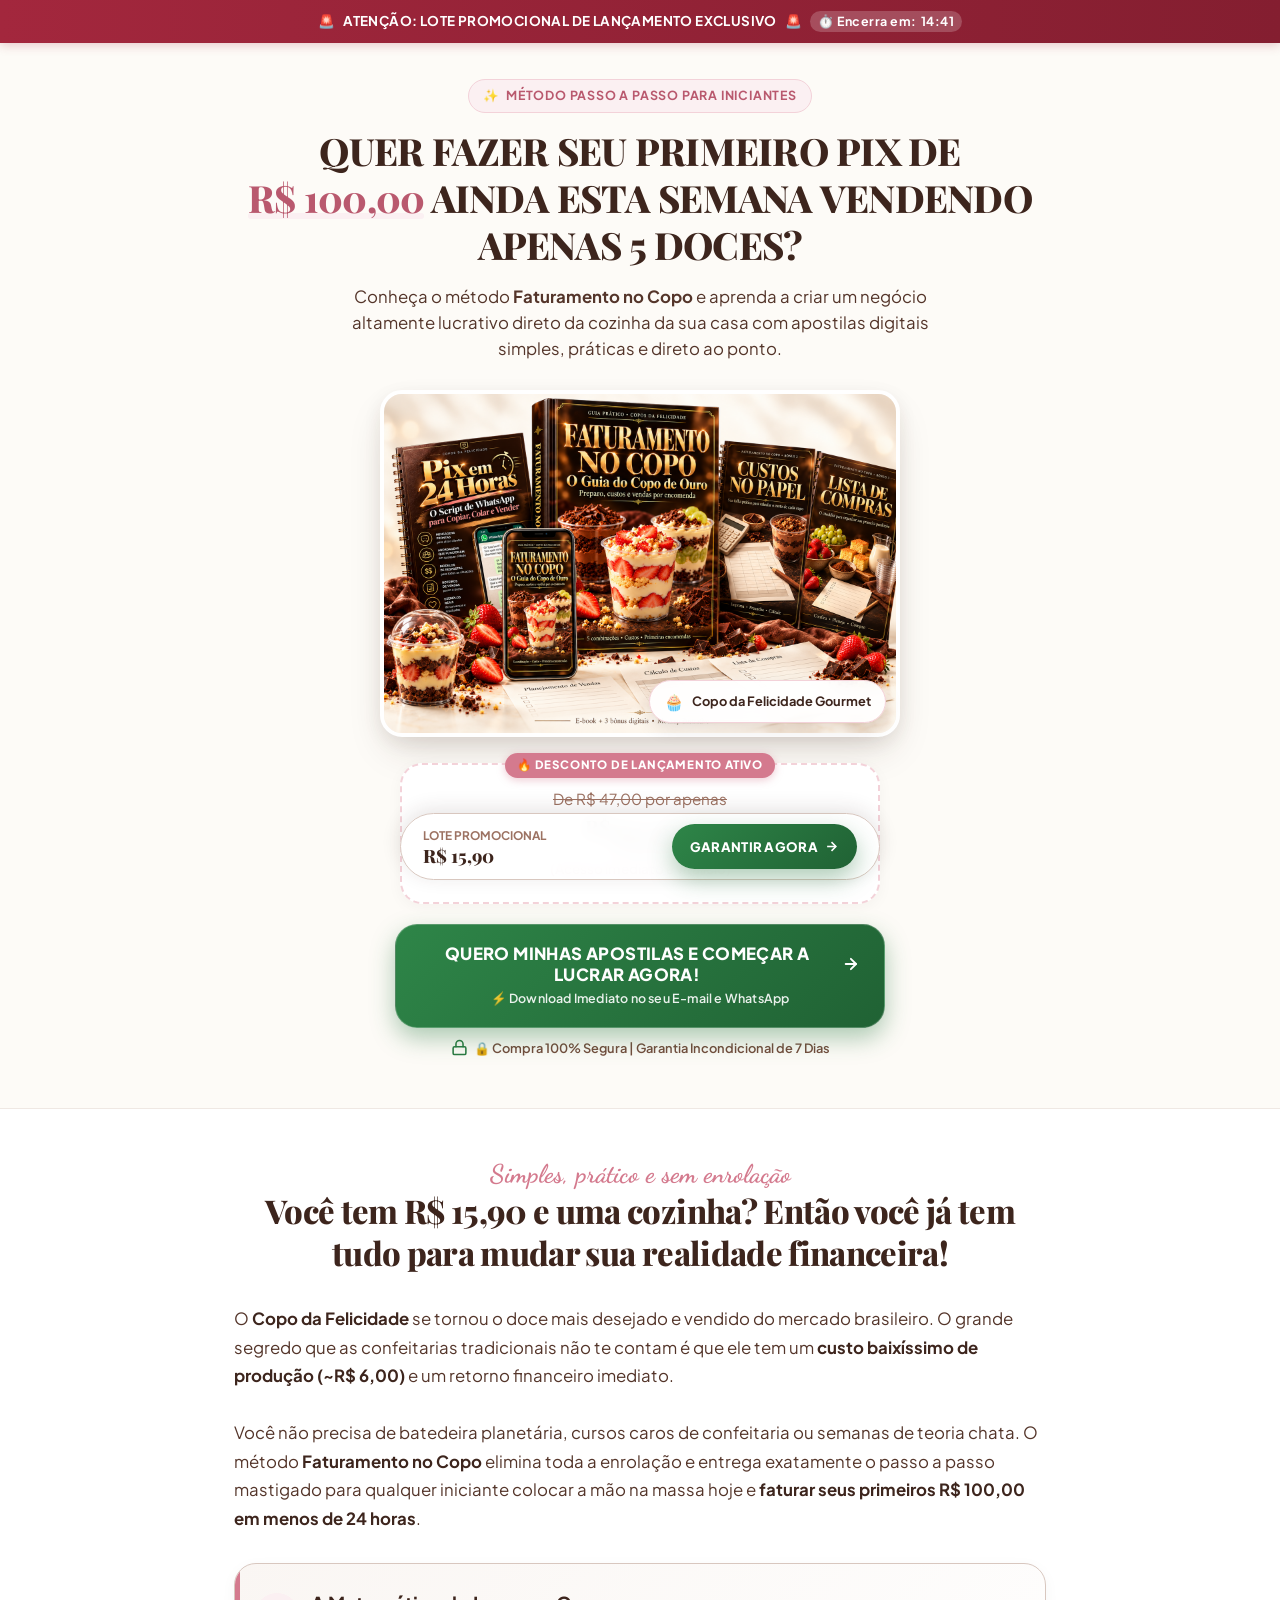
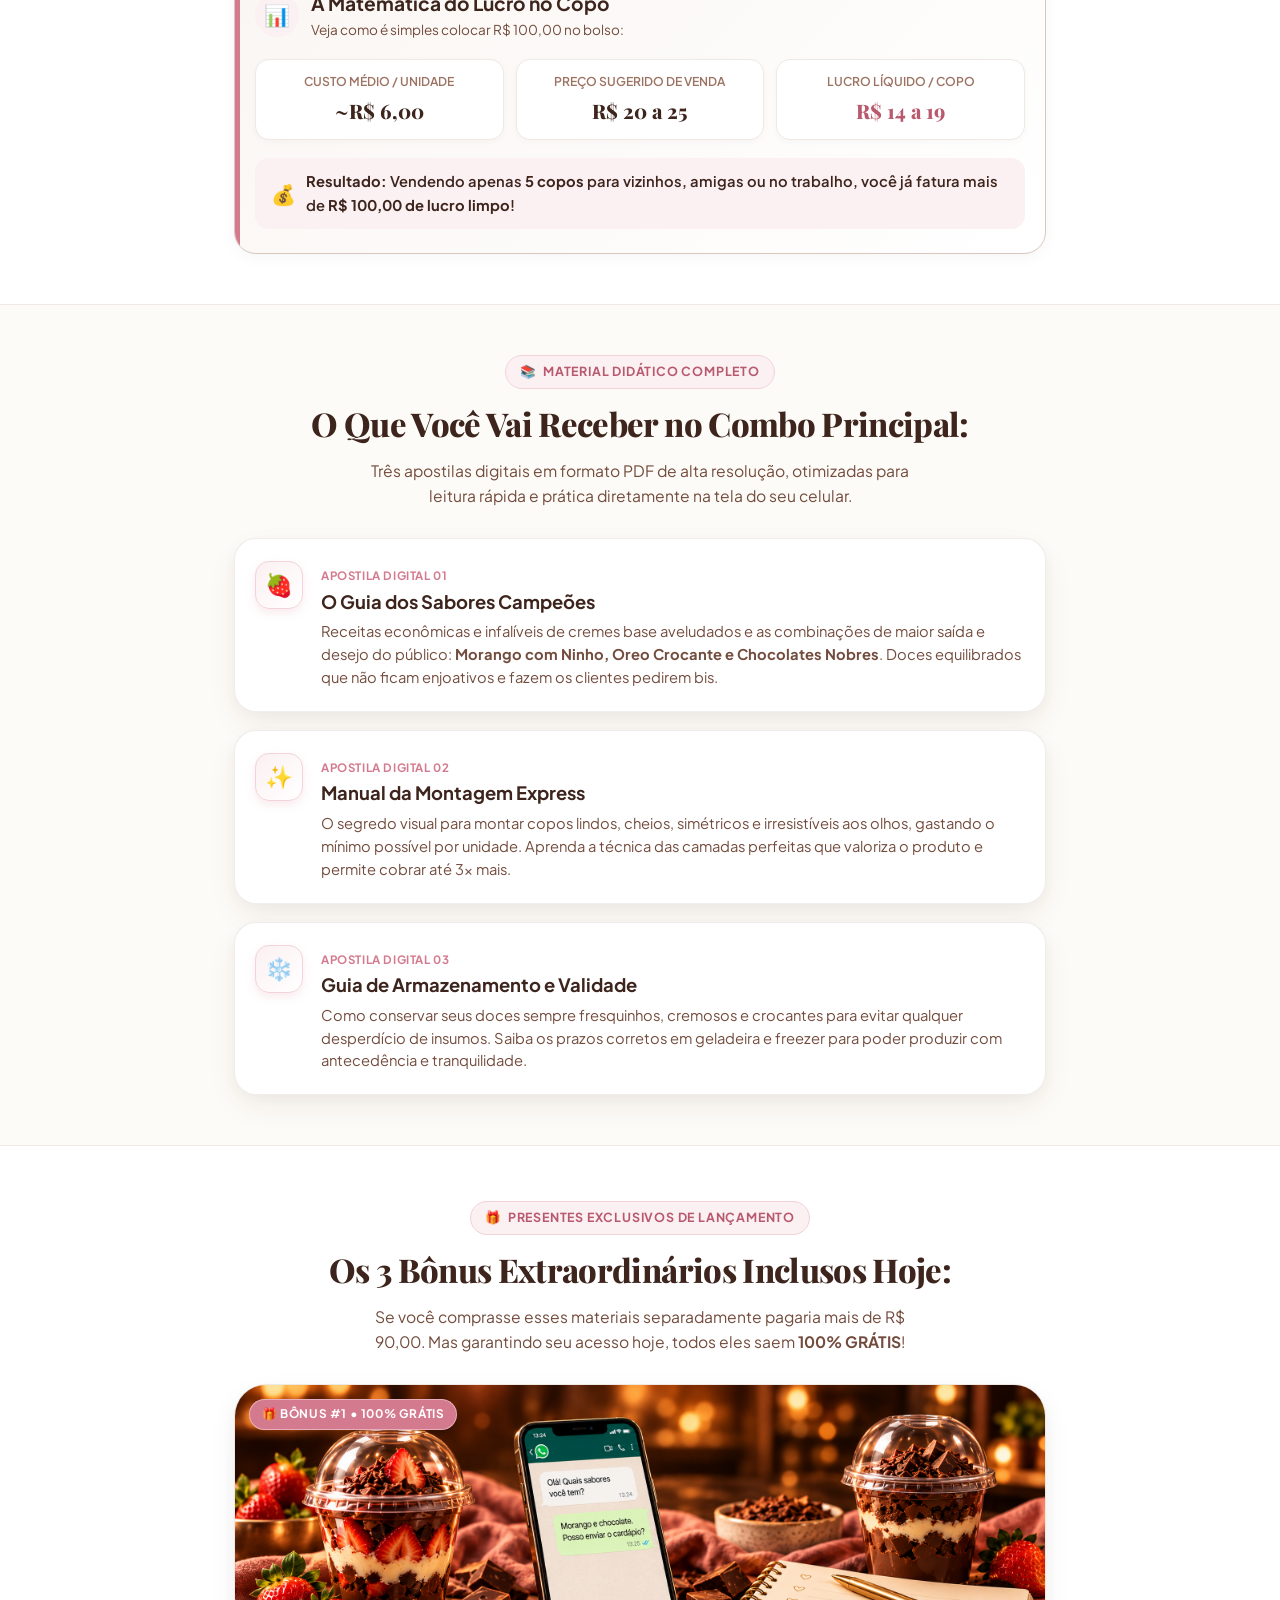
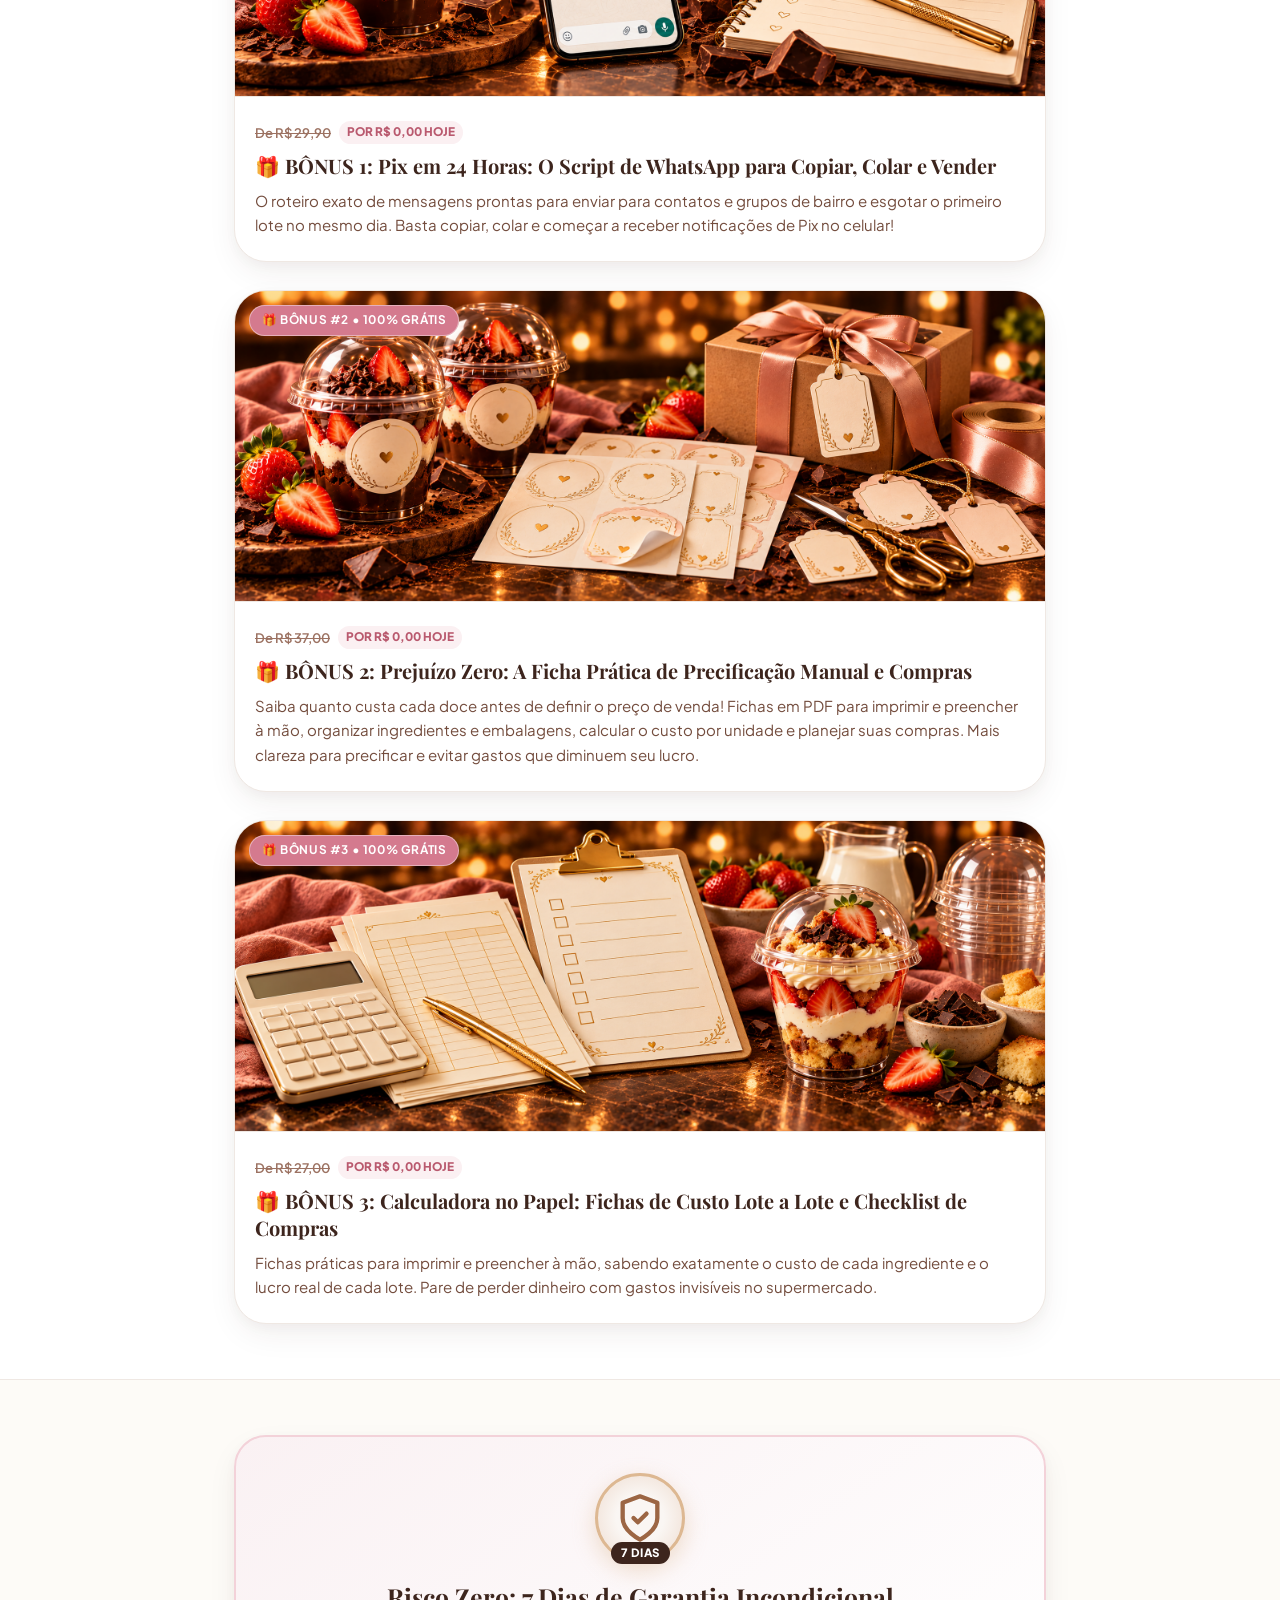
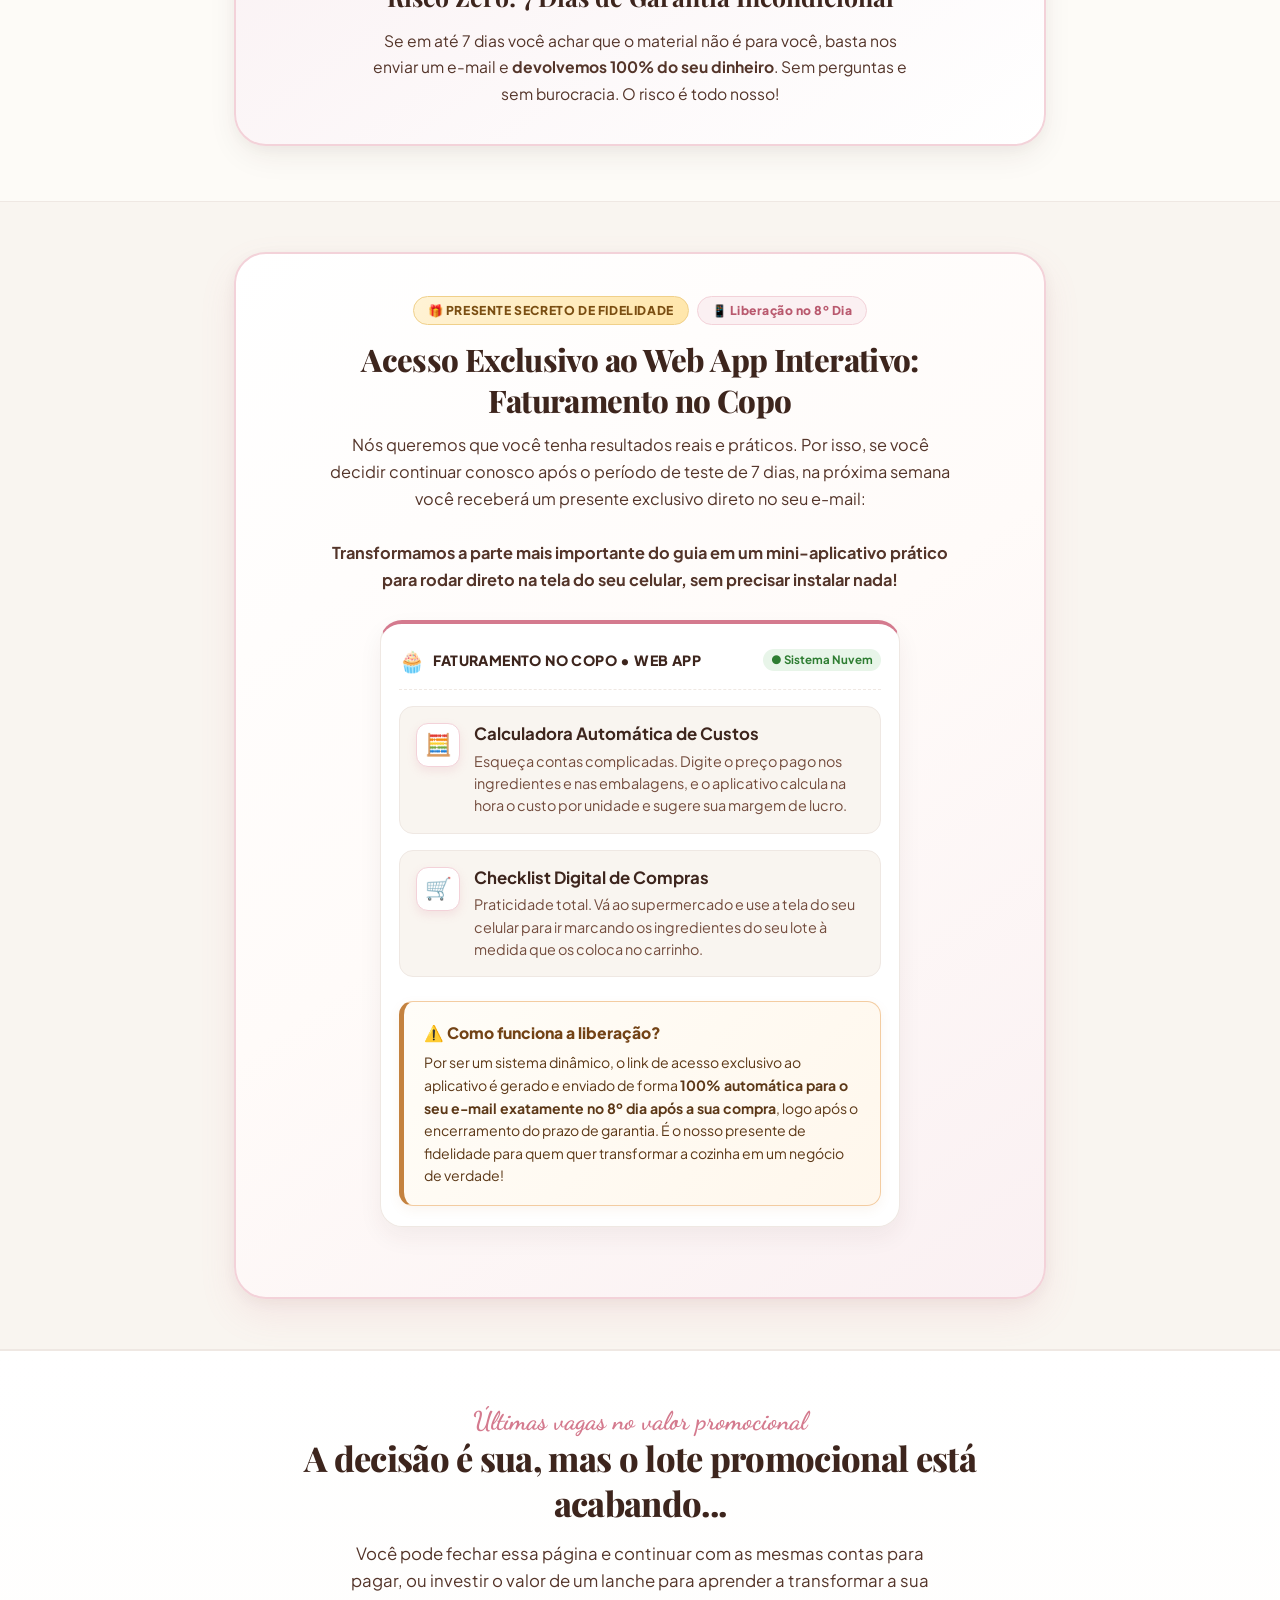
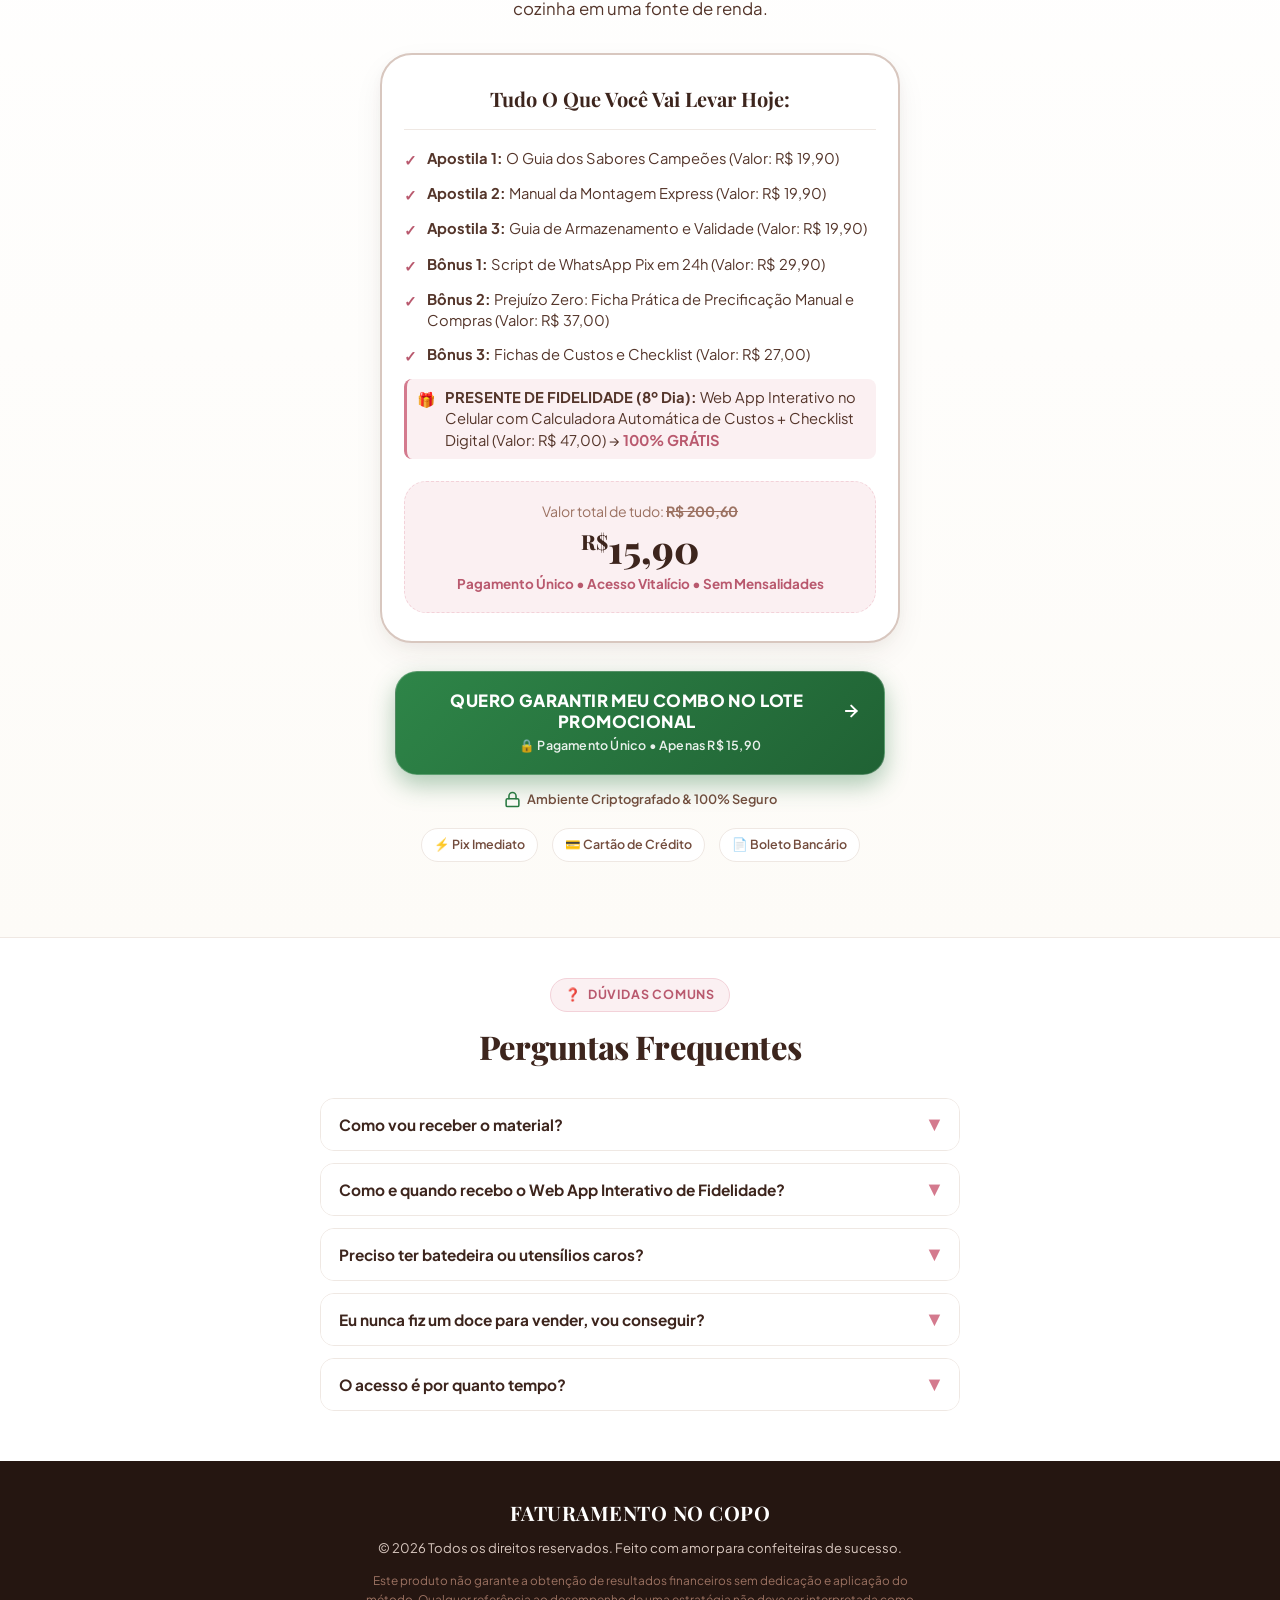
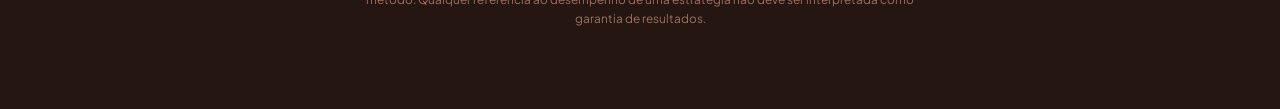
==== commit e7e72ebb: "Update bonus 2 title and copy to Prejuízo Zero" ====
--- a/index.html
+++ b/index.html
@@ -88,7 +88,7 @@
 
       <!-- BOTÃO PRINCIPAL (VERDE CHAMATIVO COM EFEITO DE PULSAR) -->
       <!-- NOTA: Substitua '#' pelo link do seu checkout (Kiwify, Hotmart, etc.) -->
-      <a href="#checkout" class="cta-button" id="heroCtaBtn">
+     <a href="https://pay.cakto.com.br/pv6mh3a_1167035" class="cta-button" id="heroCtaBtn">
         <span class="cta-main-text">
           <span>QUERO MINHAS APOSTILAS E COMEÇAR A LUCRAR AGORA!</span>
           <svg width="22" height="22" viewBox="0 0 24 24" fill="none" stroke="currentColor" stroke-width="2.5" stroke-linecap="round" stroke-linejoin="round">
@@ -276,7 +276,7 @@
         <!-- FOTO ATUALIZADA: foto-bonus2.png -->
         <article class="bonus-floating-card">
           <div class="bonus-image-holder">
-            <img src="foto-bonus2.png" alt="Bônus 2: Pack de Rótulos e Tags Gourmet" loading="lazy" />
+            <img src="foto-bonus2.png" alt="Bônus 2: Prejuízo Zero — Ficha Prática de Precificação Manual e Compras" loading="lazy" />
             <span class="bonus-badge-ribbon free">🎁 BÔNUS #2 • 100% GRÁTIS</span>
           </div>
           <div class="bonus-card-body">
@@ -284,9 +284,9 @@
               <span class="old">De R$ 37,00</span>
               <span class="free-tag">POR R$ 0,00 HOJE</span>
             </div>
-            <h3>🎁 BÔNUS 2: Embalagem Irresistível: O Pack de Rótulos e Tags que Valorizam o Doce</h3>
+            <h3>🎁 BÔNUS 2: Prejuízo Zero: A Ficha Prática de Precificação Manual e Compras</h3>
             <p>
-              Arquivo PDF pronto com designs lindos e frases divertidas para imprimir na gráfica do bairro e profissionalizar os copos. Uma apresentação de luxo que faz seu cliente pagar sorrindo!
+              Saiba quanto custa cada doce antes de definir o preço de venda! Fichas em PDF para imprimir e preencher à mão, organizar ingredientes e embalagens, calcular o custo por unidade e planejar suas compras. Mais clareza para precificar e evitar gastos que diminuem seu lucro.
             </p>
           </div>
         </article>
@@ -457,7 +457,7 @@
           </li>
           <li>
             <span class="check-icon">✓</span>
-            <span><strong>Bônus 2:</strong> Pack de Rótulos e Tags em PDF (Valor: R$ 37,00)</span>
+            <span><strong>Bônus 2:</strong> Prejuízo Zero: Ficha Prática de Precificação Manual e Compras (Valor: R$ 37,00)</span>
           </li>
           <li>
             <span class="check-icon">✓</span>
@@ -484,7 +484,7 @@
 
       <!-- BOTÃO FINAL (VERDE CHAMATIVO COM EFEITO DE PULSAR) -->
       <!-- NOTA: Insira o link de pagamento do seu checkout no href abaixo -->
-      <a href="https://pay.kiwify.com.br" target="_blank" rel="noopener noreferrer" class="cta-button" id="finalCtaBtn">
+      <a href="https://pay.cakto.com.br/pv6mh3a_1167035" target="_blank" rel="noopener noreferrer" class="cta-button" id="finalCtaBtn">
         <span class="cta-main-text">
           <span>QUERO GARANTIR MEU COMBO NO LOTE PROMOCIONAL</span>
           <svg width="22" height="22" viewBox="0 0 24 24" fill="none" stroke="currentColor" stroke-width="2.5" stroke-linecap="round" stroke-linejoin="round">
@@ -607,7 +607,7 @@
       <span class="sticky-title">Lote Promocional</span>
       <span class="sticky-price">R$ 15,90</span>
     </div>
-    <a href="#checkout" class="sticky-btn">
+  <a href="https://pay.cakto.com.br/pv6mh3a_1167035" class="sticky-btn">
       <span>GARANTIR AGORA</span>
       <svg width="15" height="15" viewBox="0 0 24 24" fill="none" stroke="currentColor" stroke-width="2.5">
         <line x1="5" y1="12" x2="19" y2="12"></line>
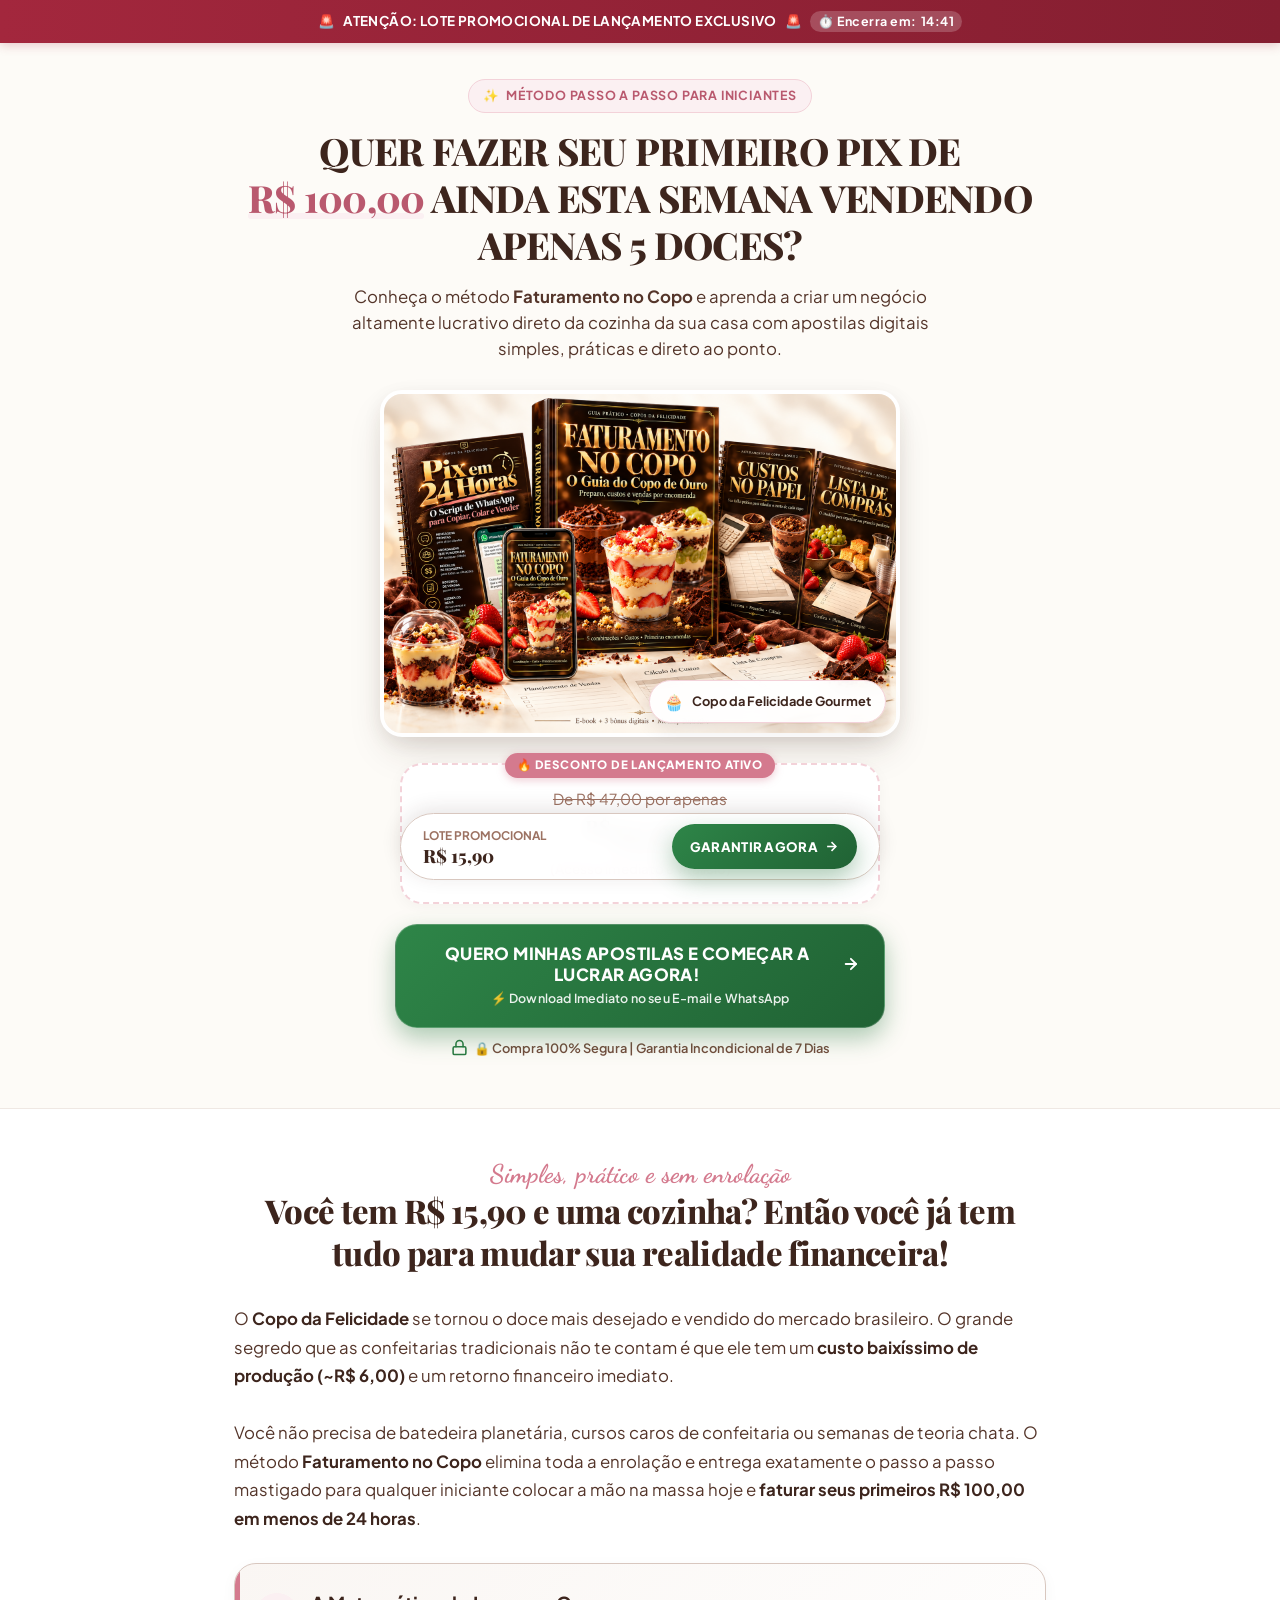
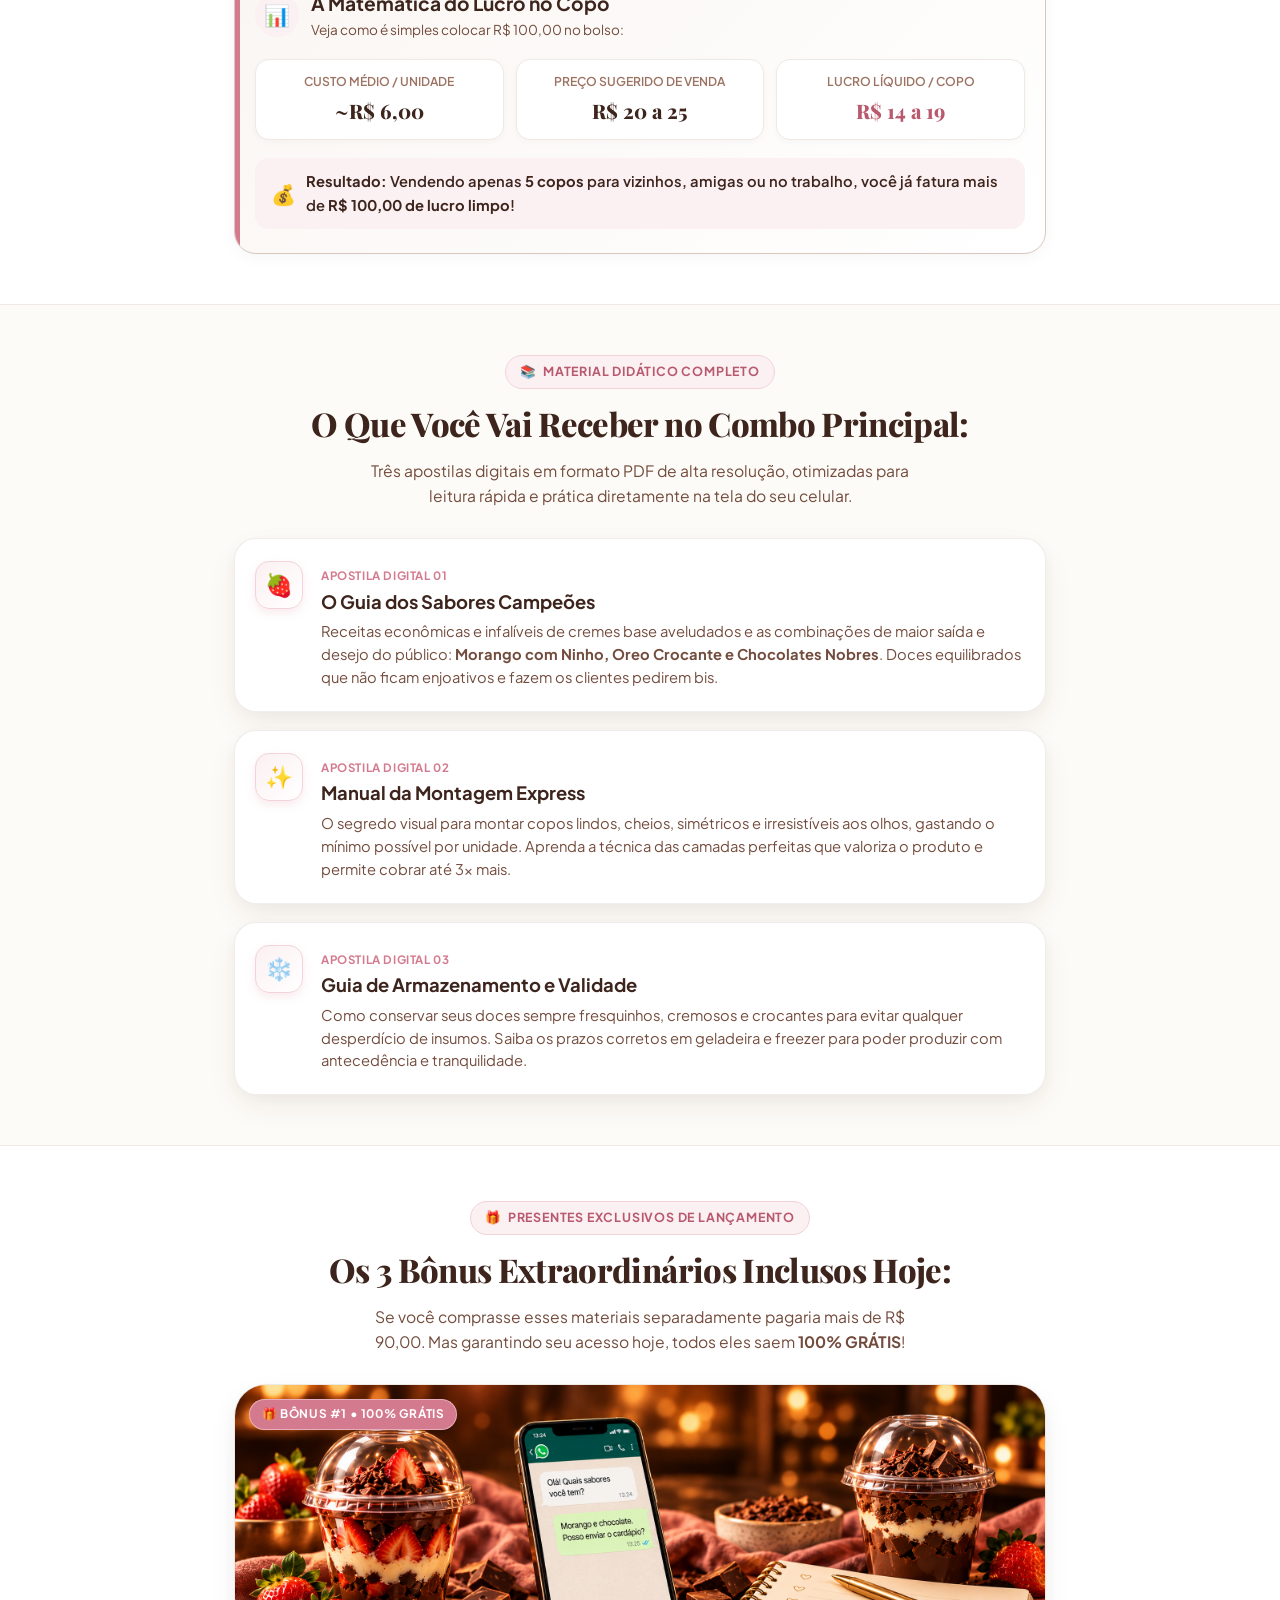
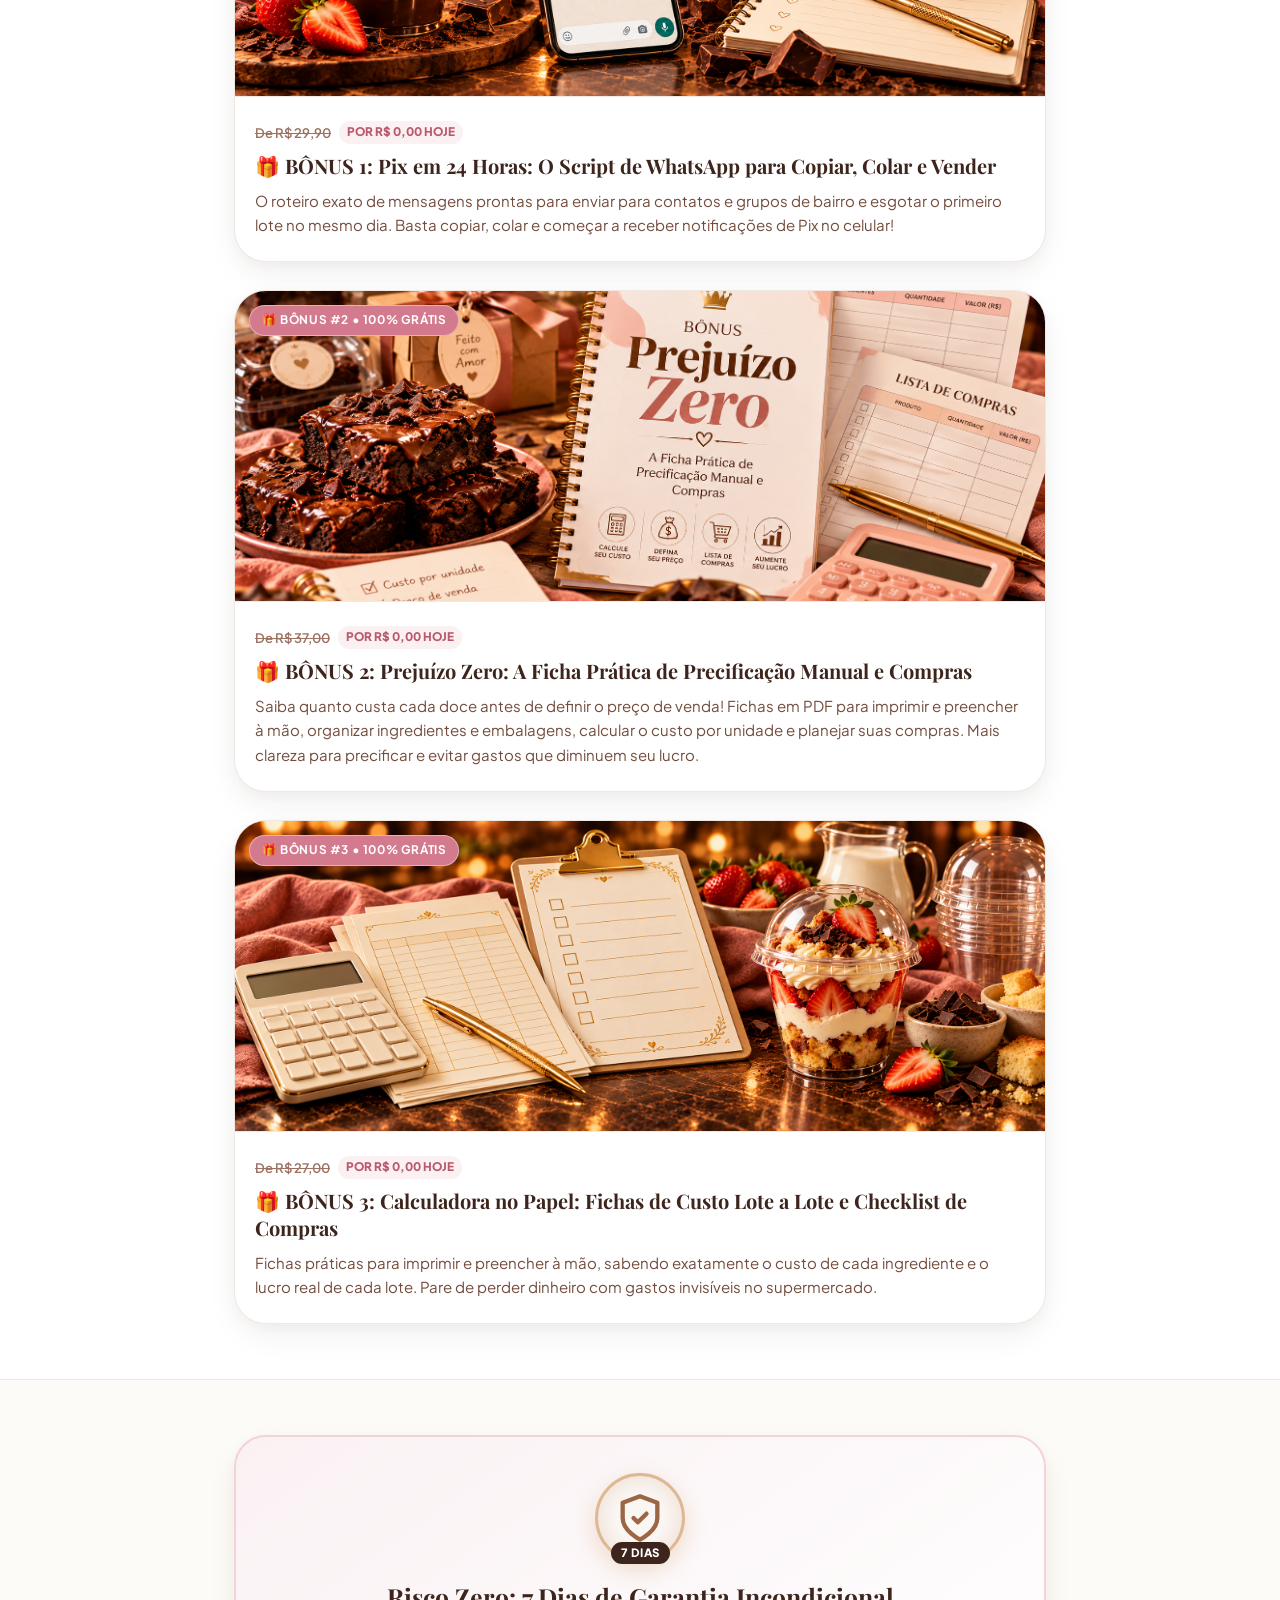
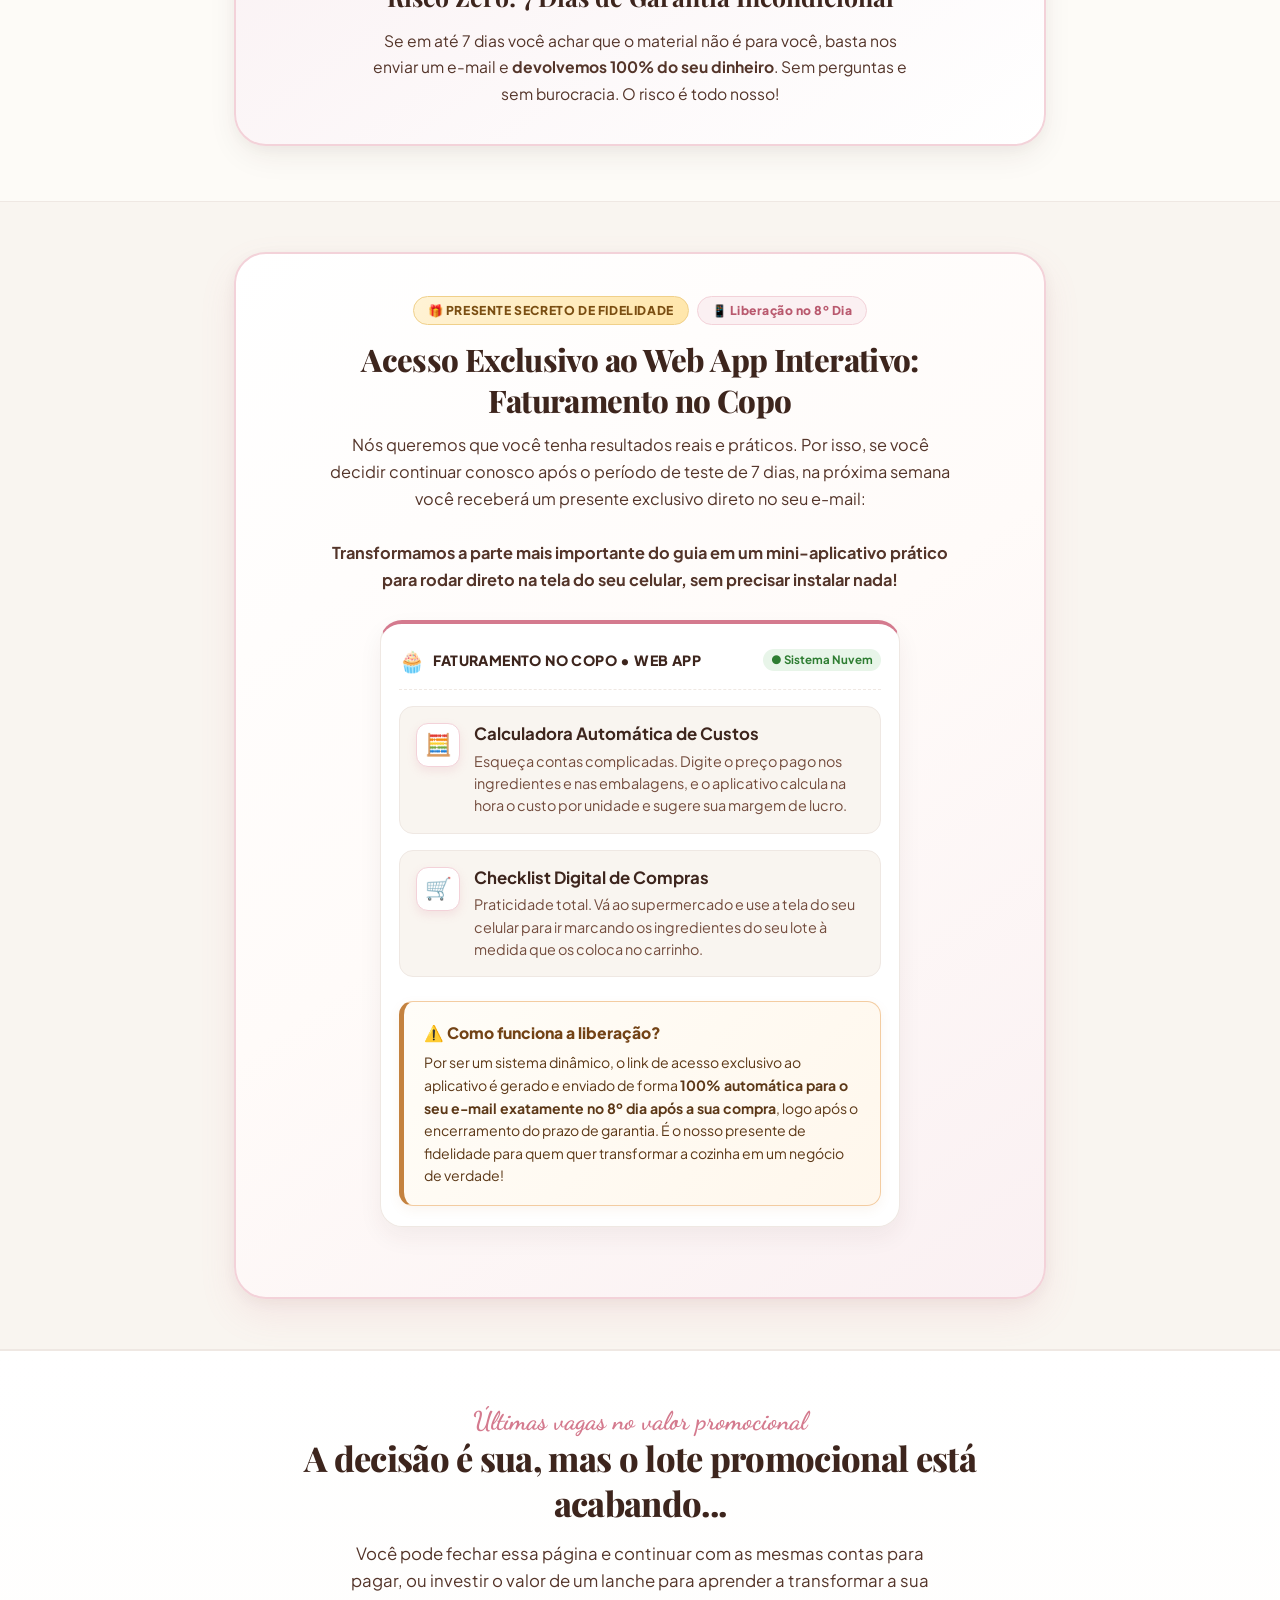
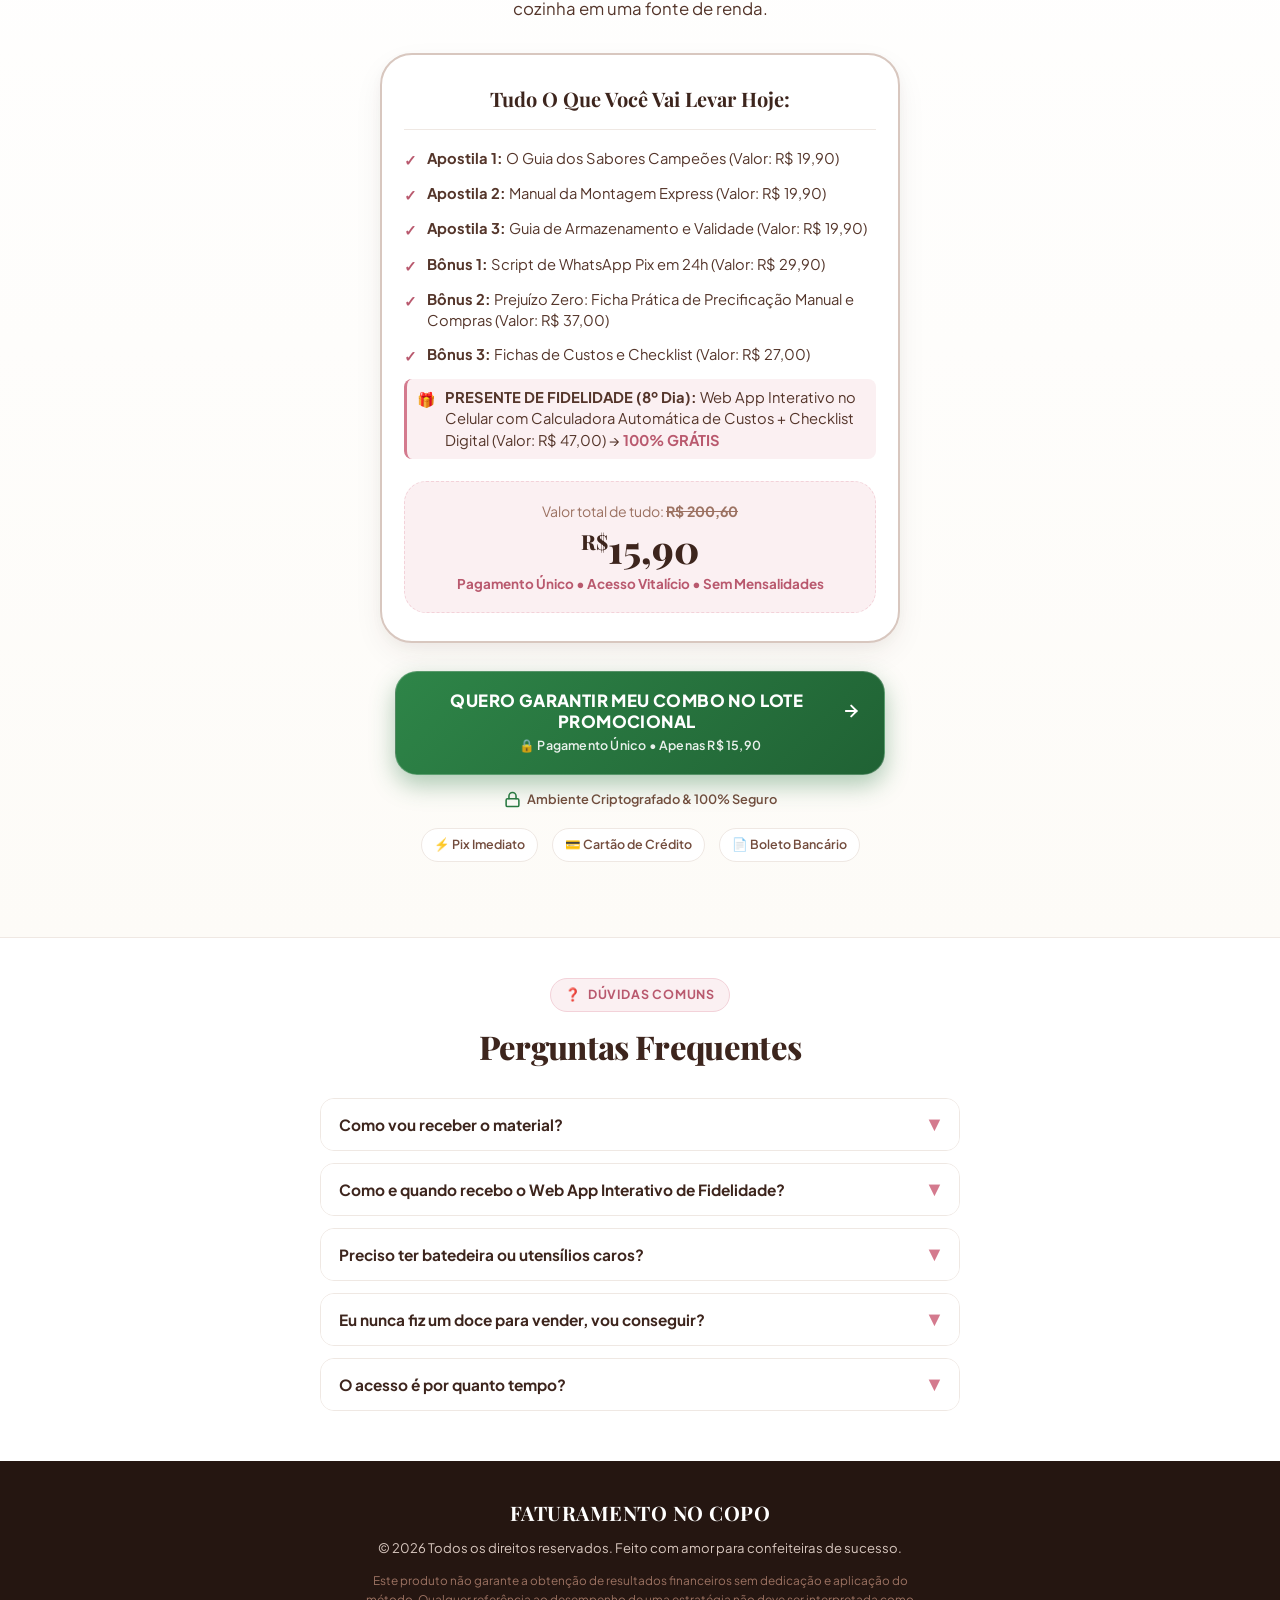
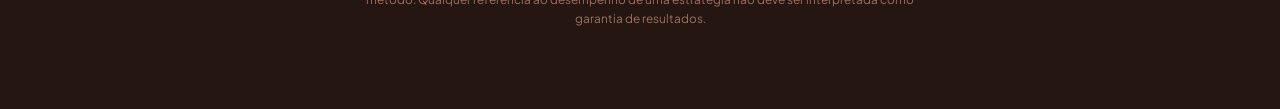
==== commit 031fe160: "Replace bonus 2 image with Prejuízo Zero artwork Use the supplied original PNG and update only the b" ====
--- a/index.html
+++ b/index.html
@@ -276,7 +276,7 @@
         <!-- FOTO ATUALIZADA: foto-bonus2.png -->
         <article class="bonus-floating-card">
           <div class="bonus-image-holder">
-            <img src="foto-bonus2.png" alt="Bônus 2: Prejuízo Zero — Ficha Prática de Precificação Manual e Compras" loading="lazy" />
+            <img src="/bonus-prejuizo-zero.png" alt="Bônus 2: Prejuízo Zero — Ficha Prática de Precificação Manual e Compras" loading="lazy" />
             <span class="bonus-badge-ribbon free">🎁 BÔNUS #2 • 100% GRÁTIS</span>
           </div>
           <div class="bonus-card-body">
@@ -619,4 +619,4 @@
   <!-- Scripts -->
   <script src="script.js"></script>
 </body>
-</html>
+</html>
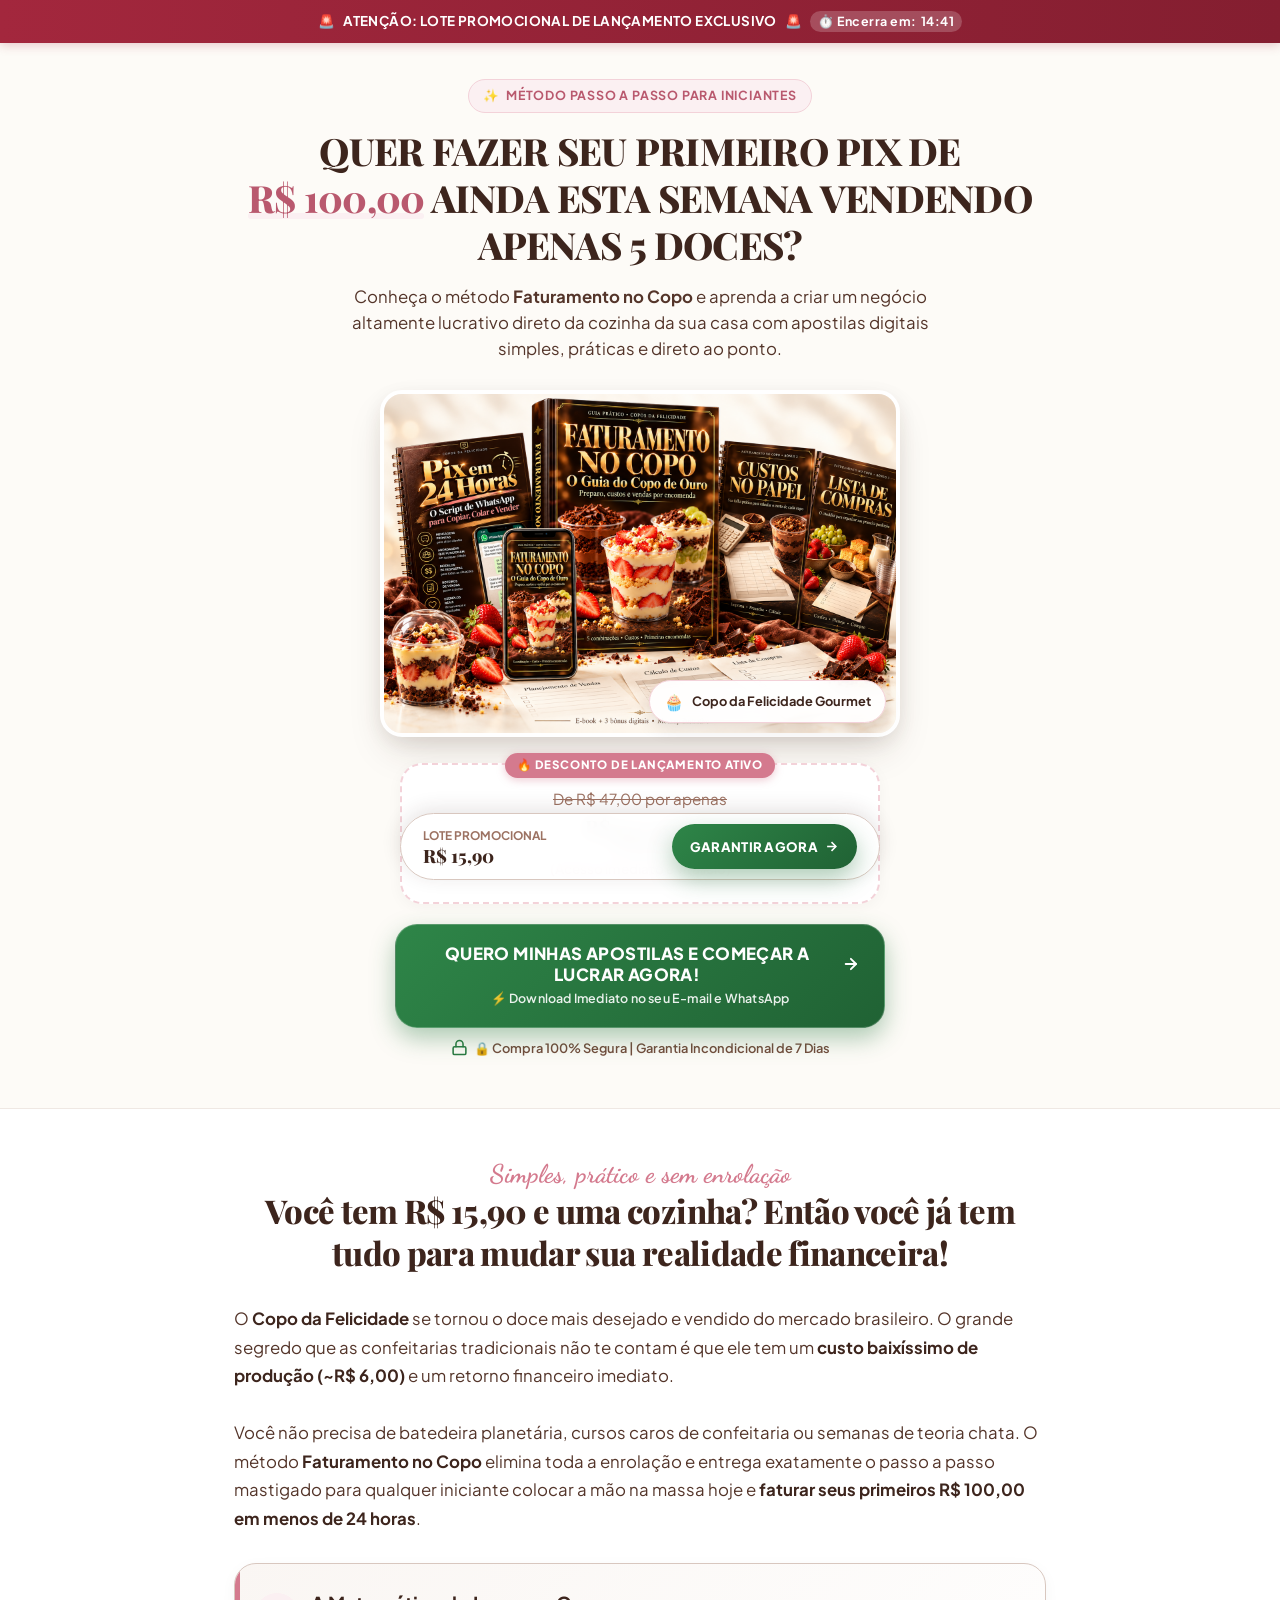
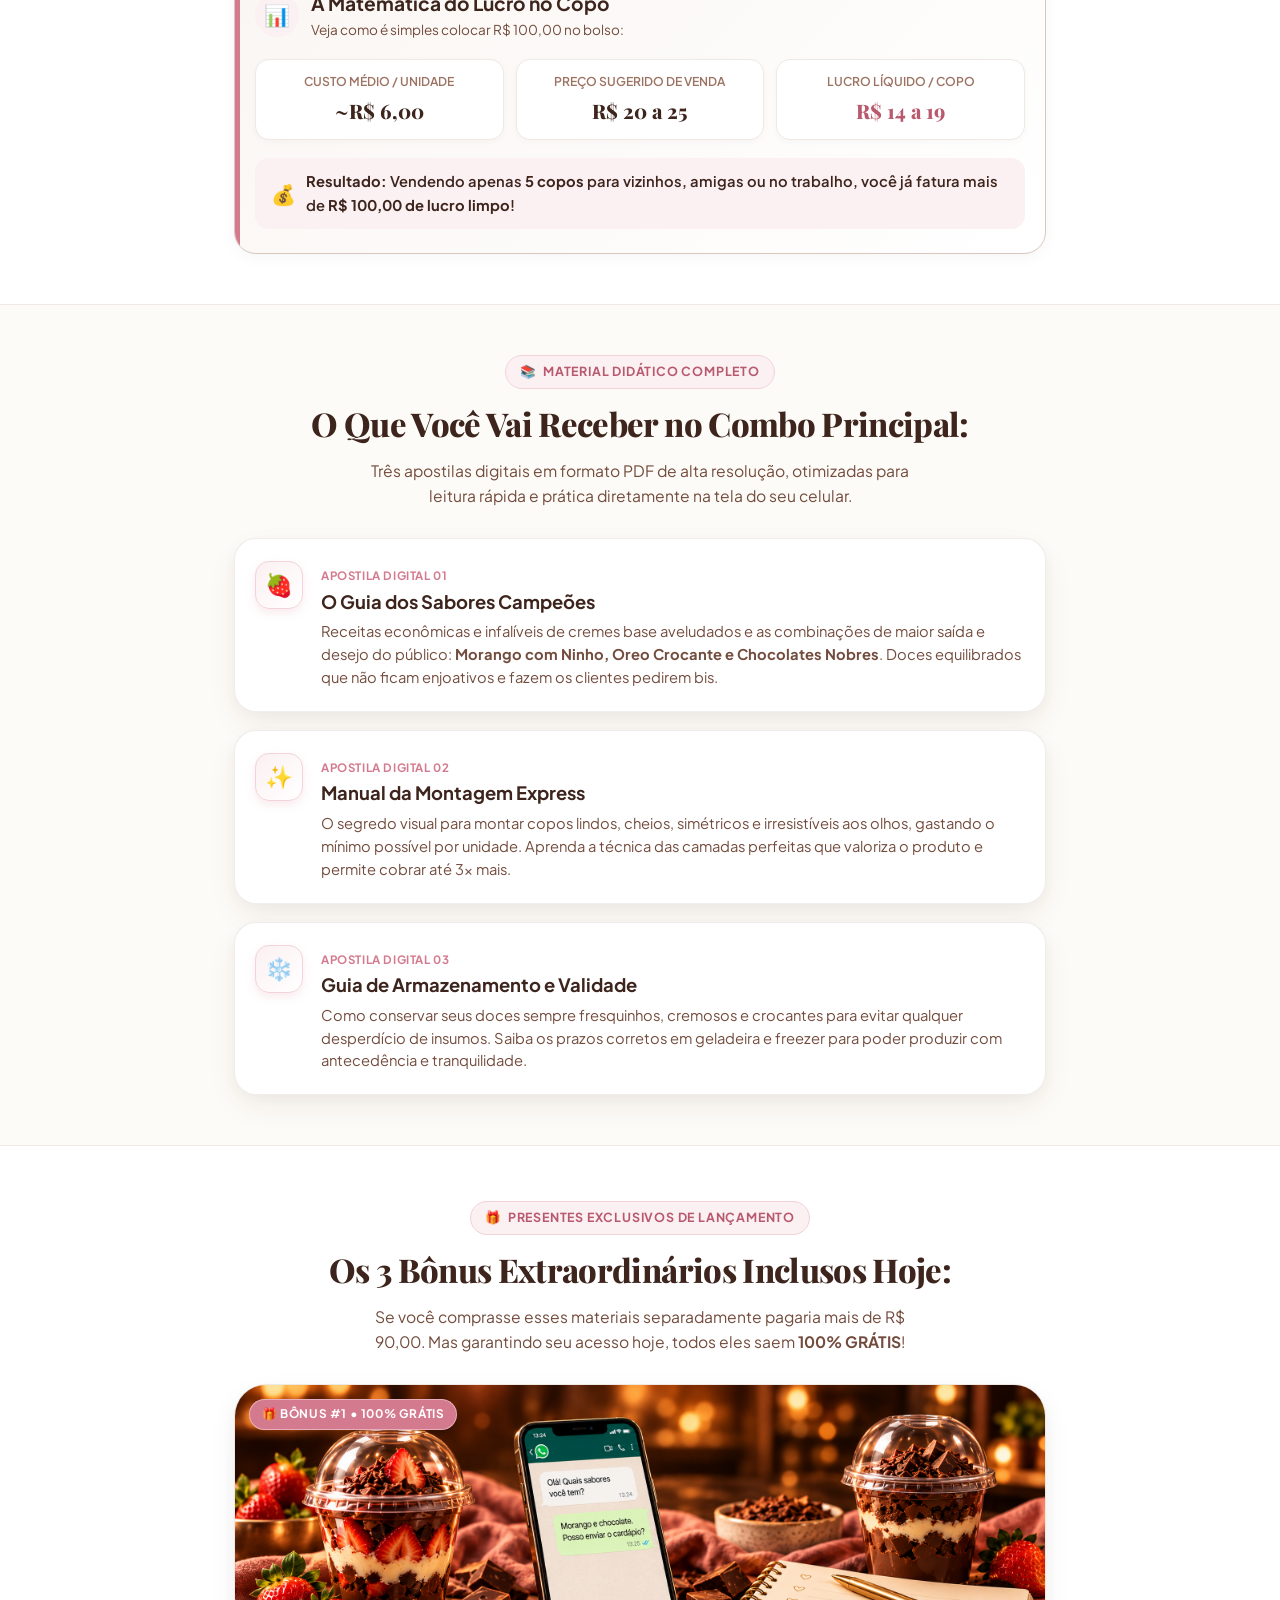
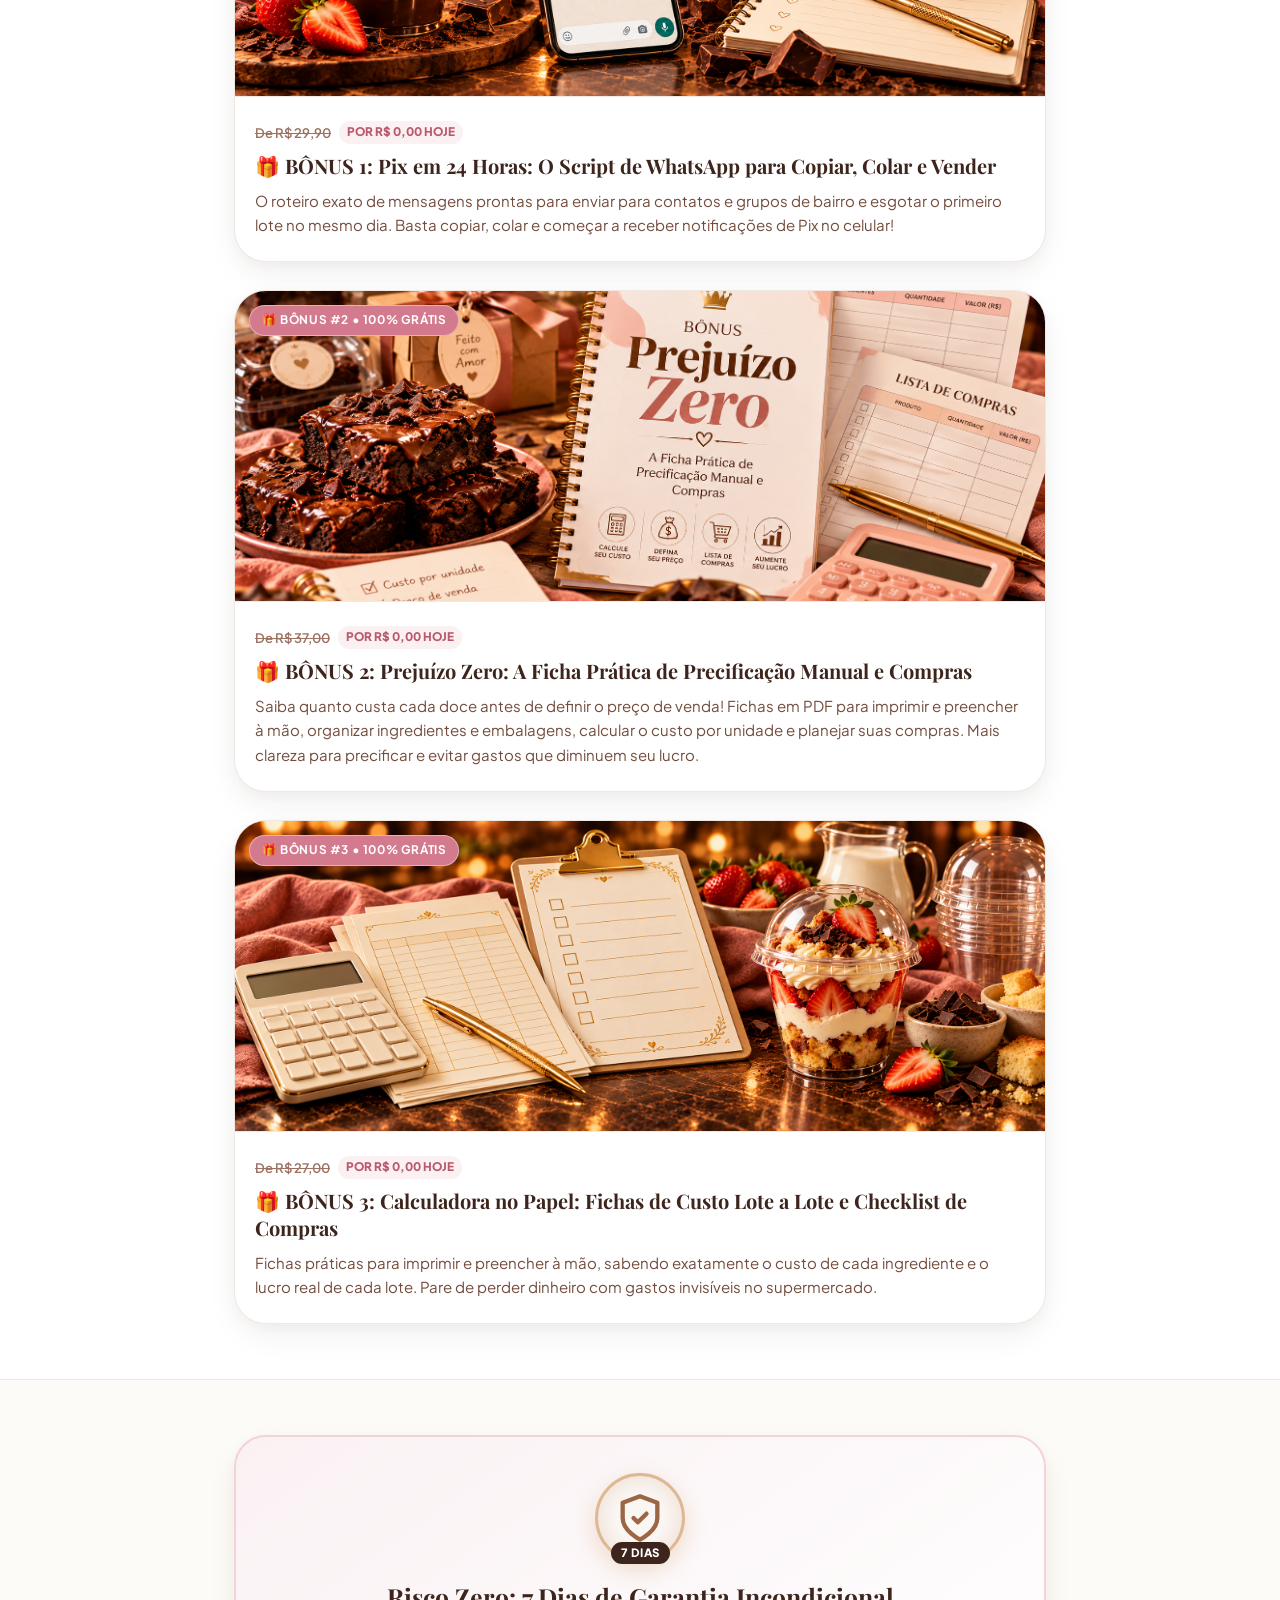
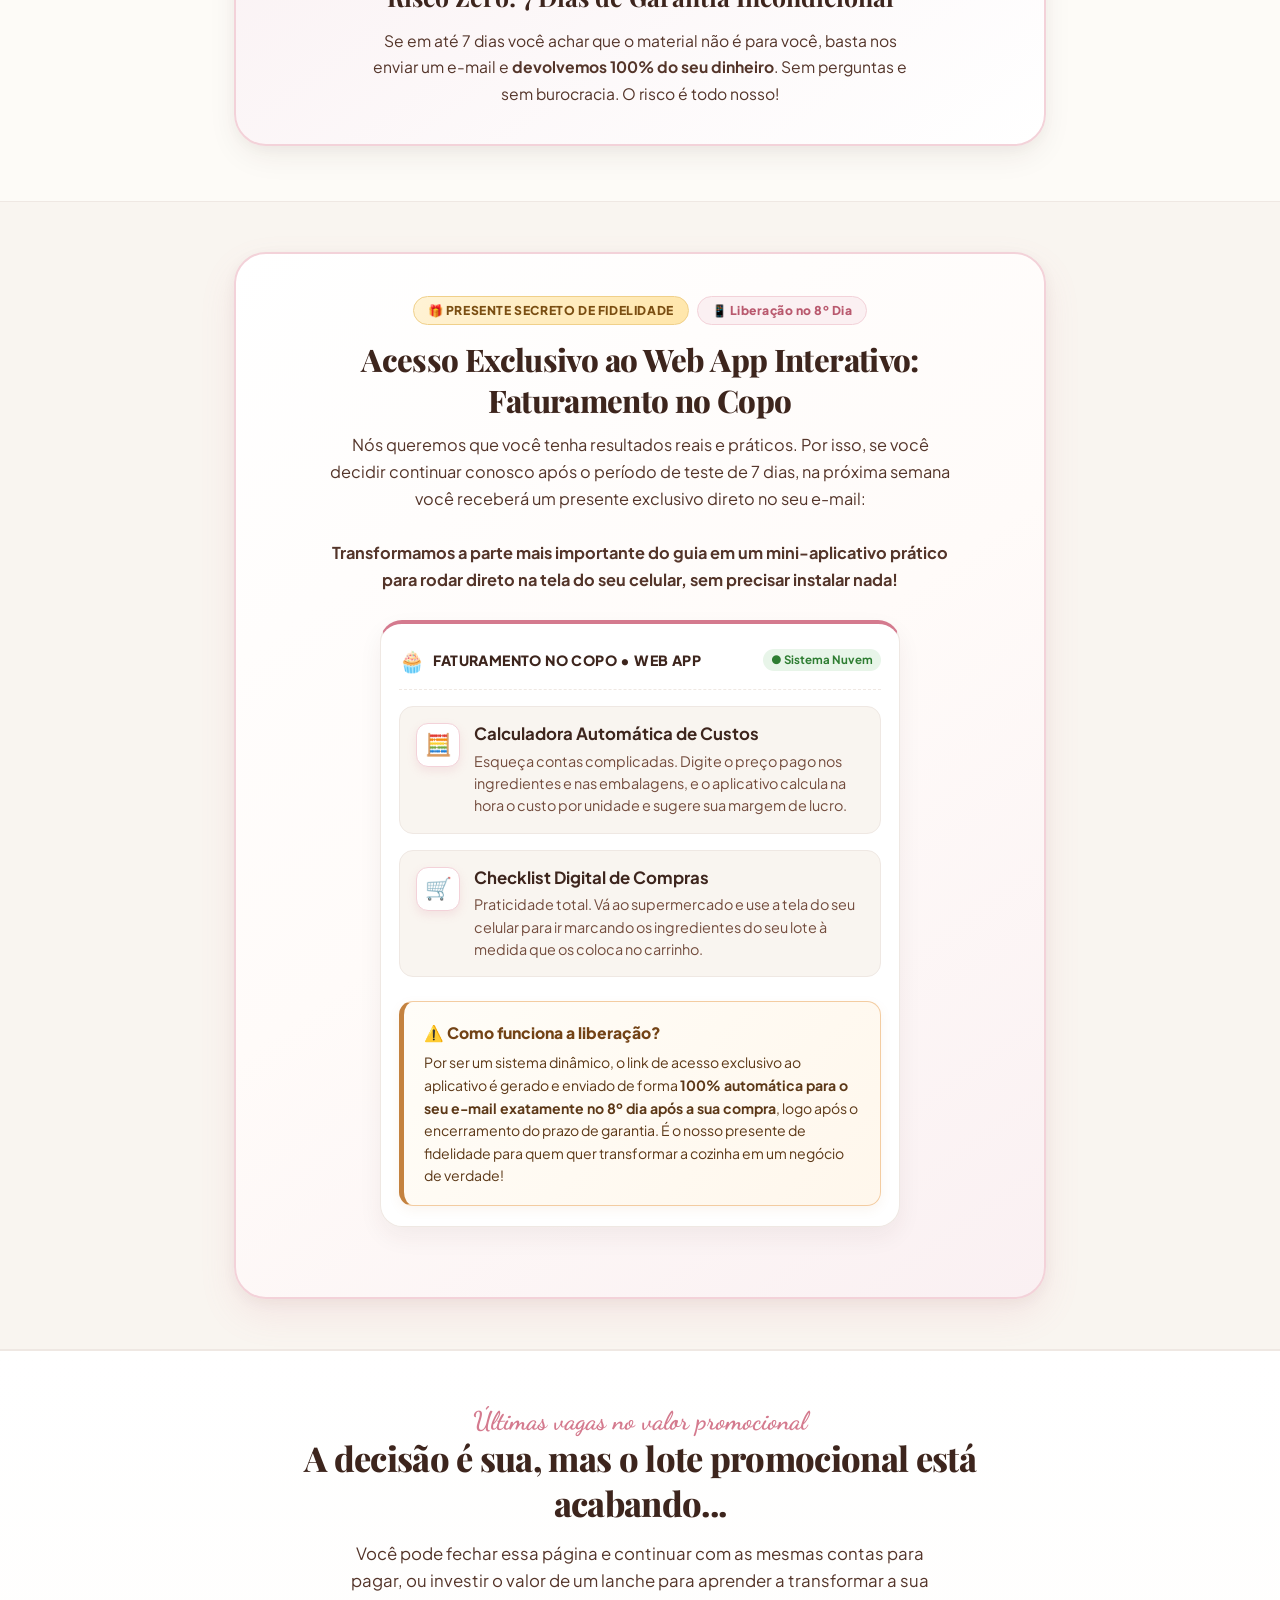
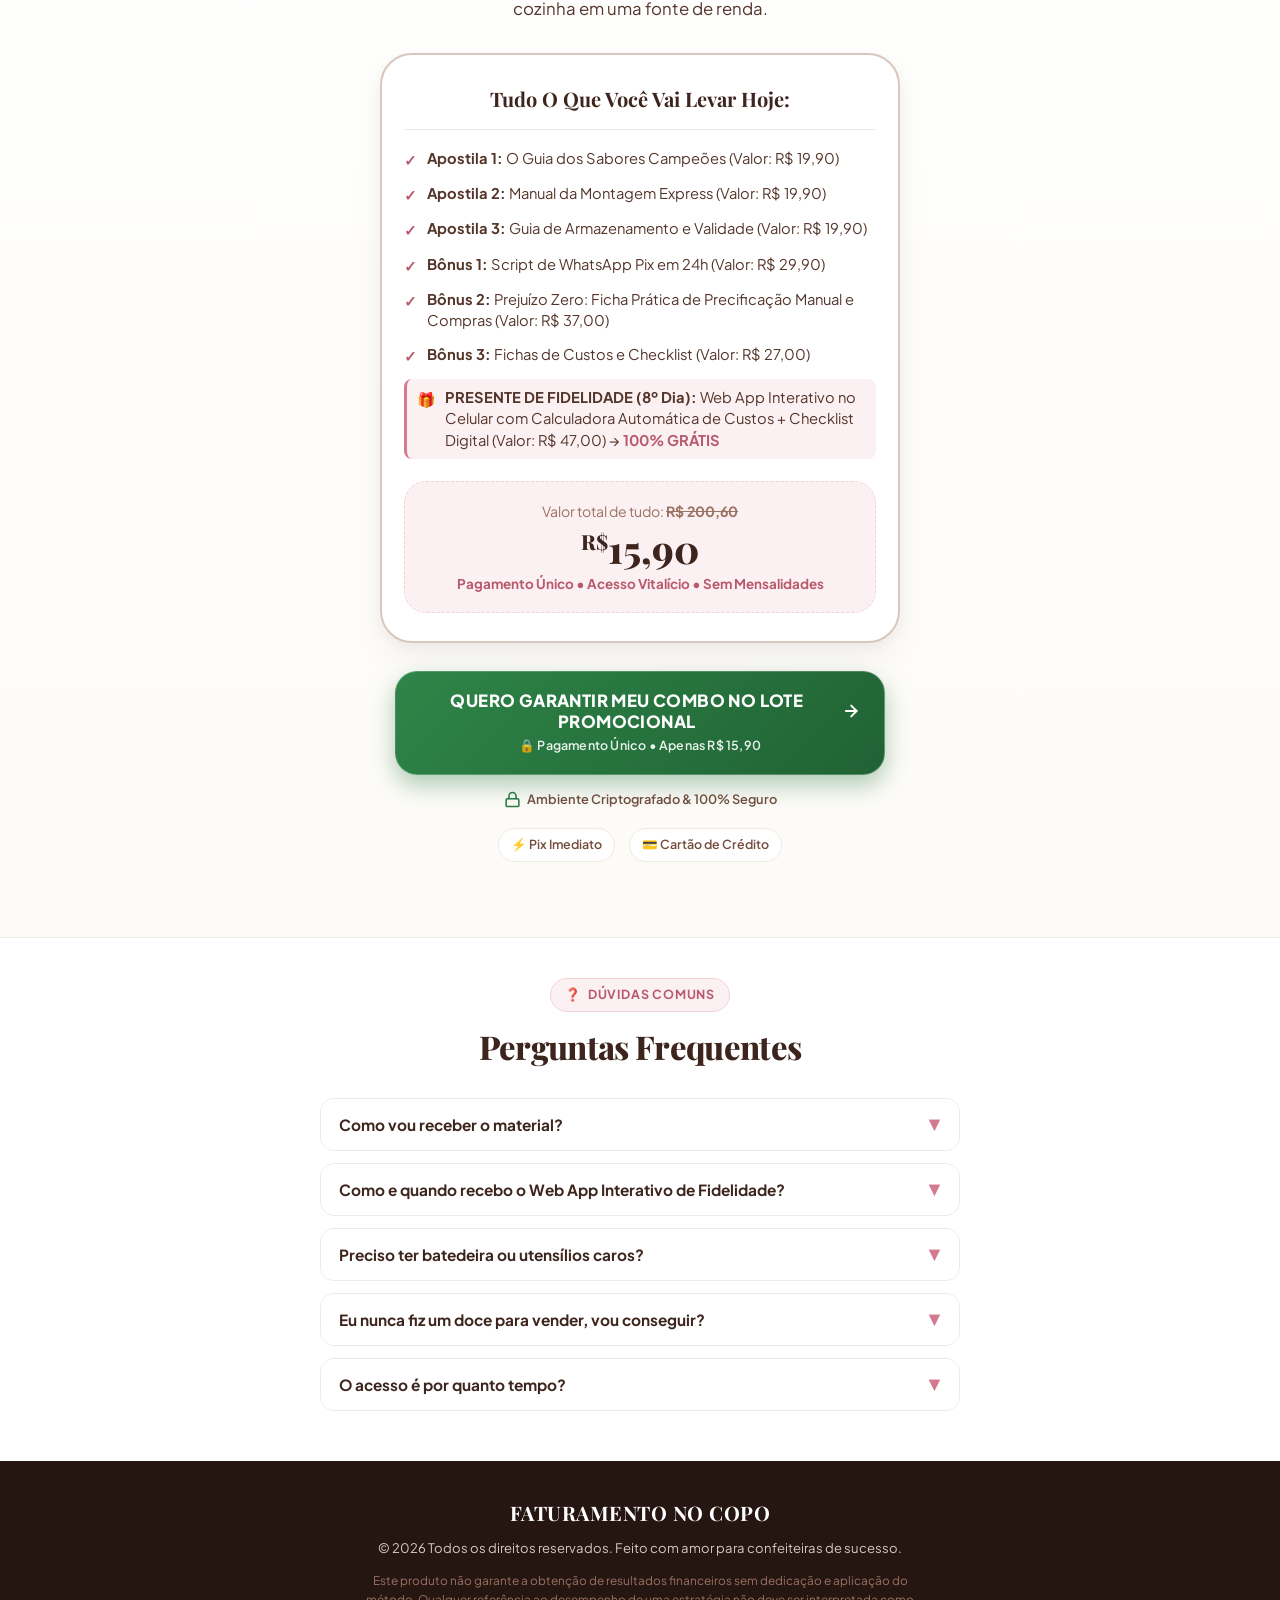
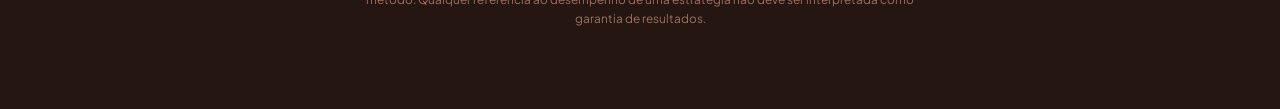
==== commit 176ca059: "Remove boleto payment badge from sales page" ====
--- a/index.html
+++ b/index.html
@@ -508,7 +508,6 @@
       <div class="payment-methods-strip">
         <span class="payment-tag">⚡ Pix Imediato</span>
         <span class="payment-tag">💳 Cartão de Crédito</span>
-        <span class="payment-tag">📄 Boleto Bancário</span>
       </div>
 
     </div>
@@ -619,4 +618,4 @@
   <!-- Scripts -->
   <script src="script.js"></script>
 </body>
-</html>+</html>
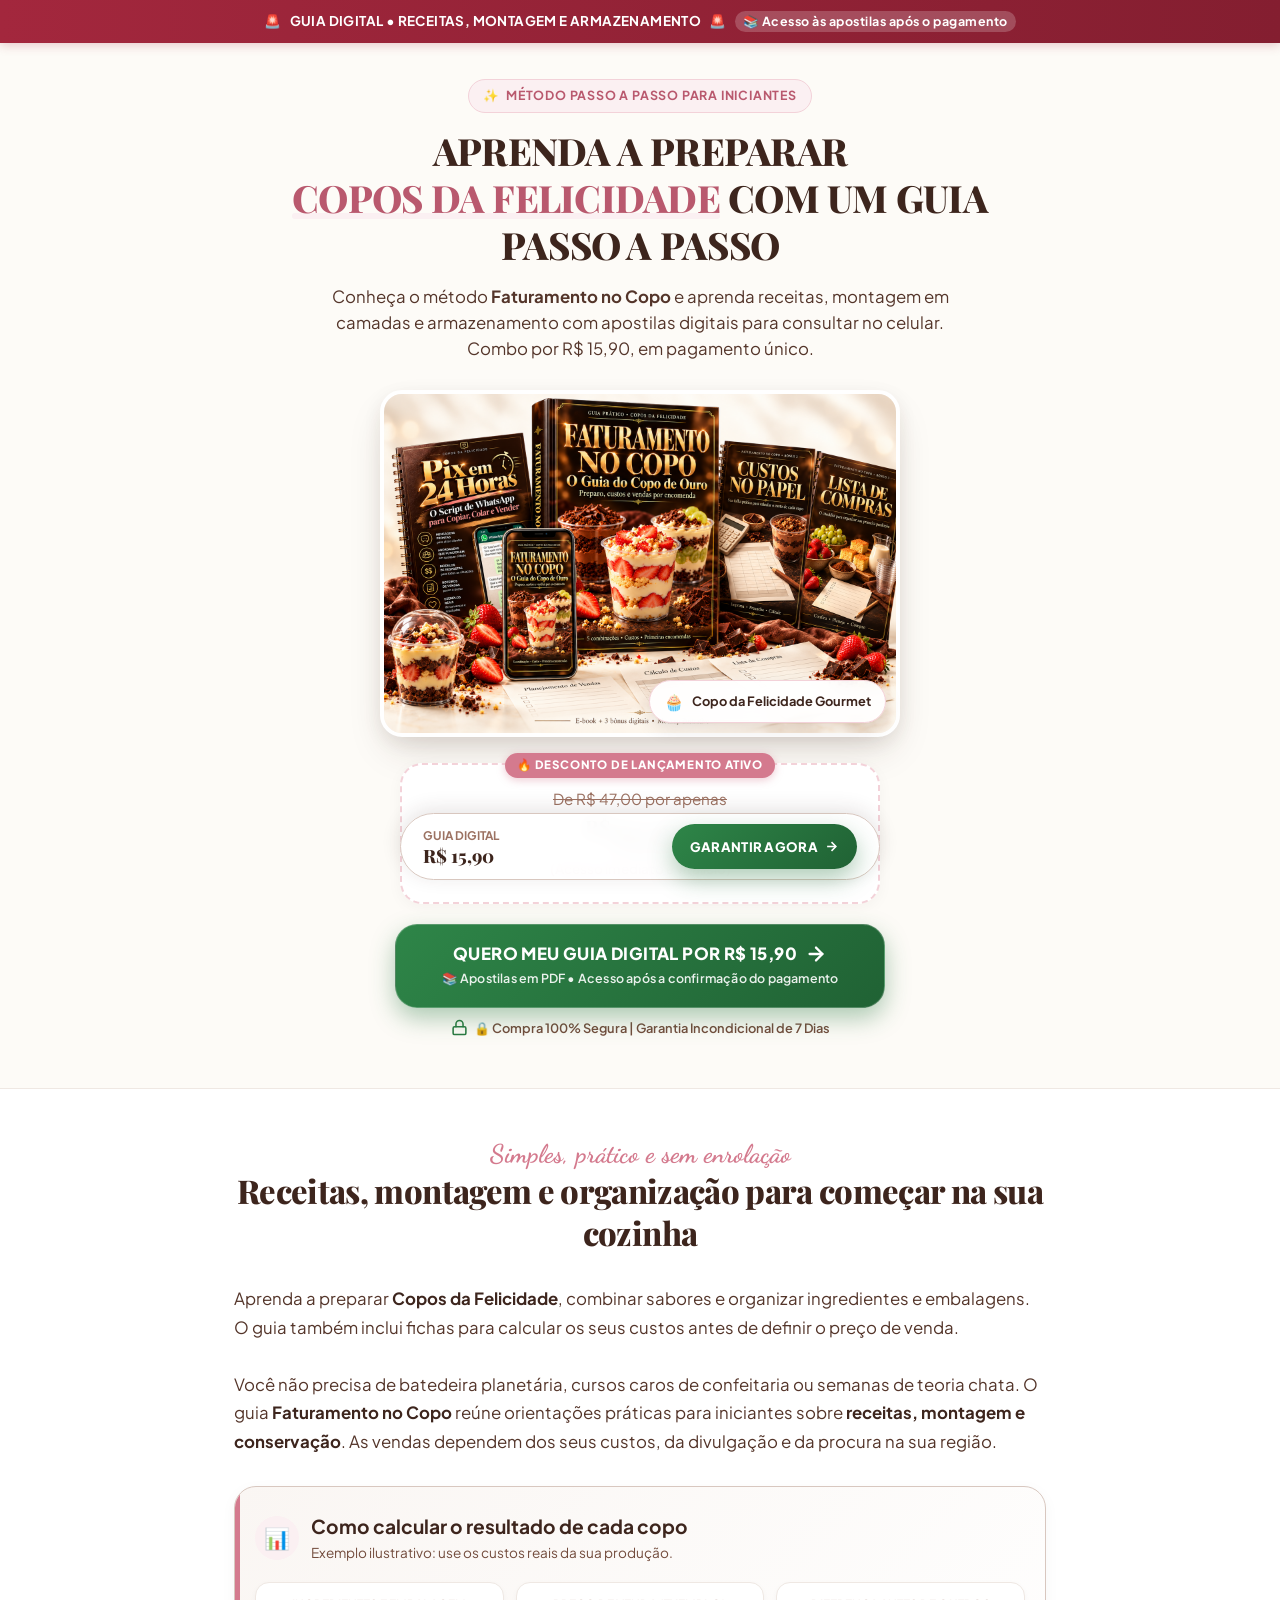
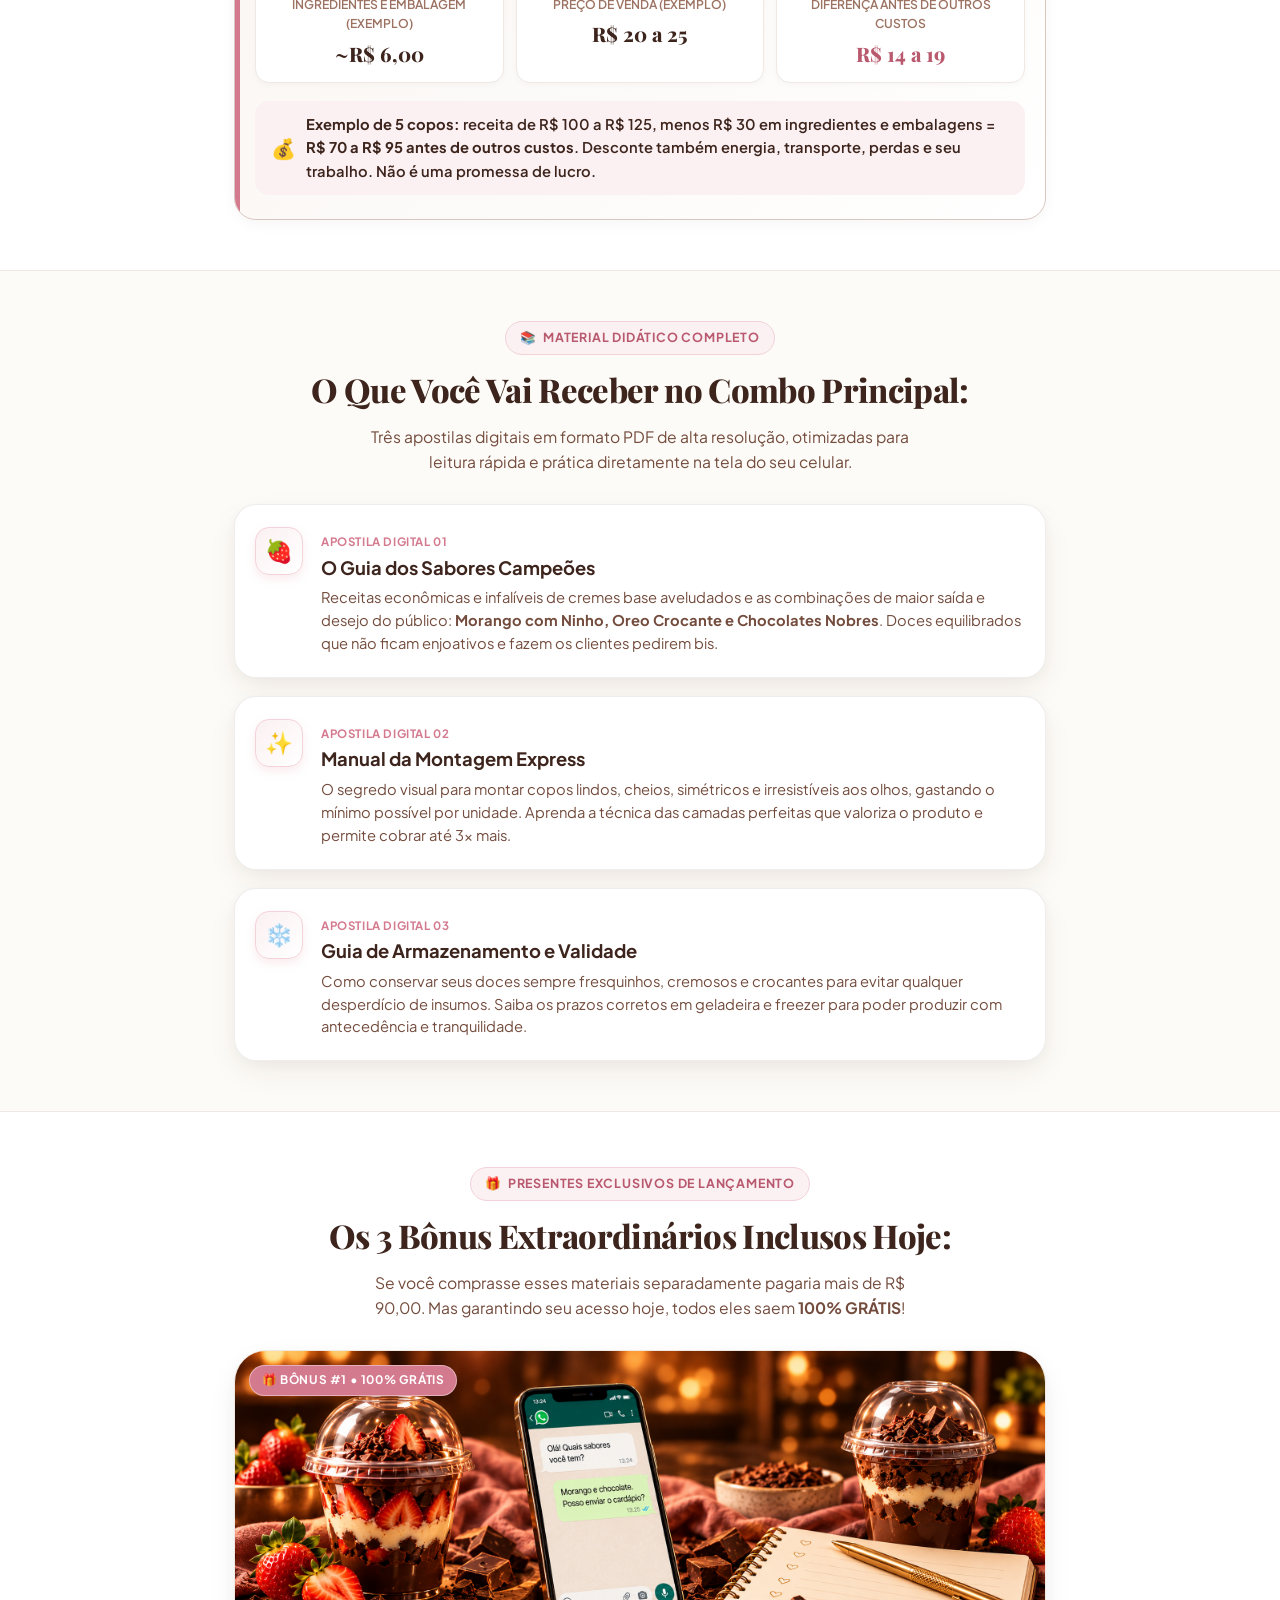
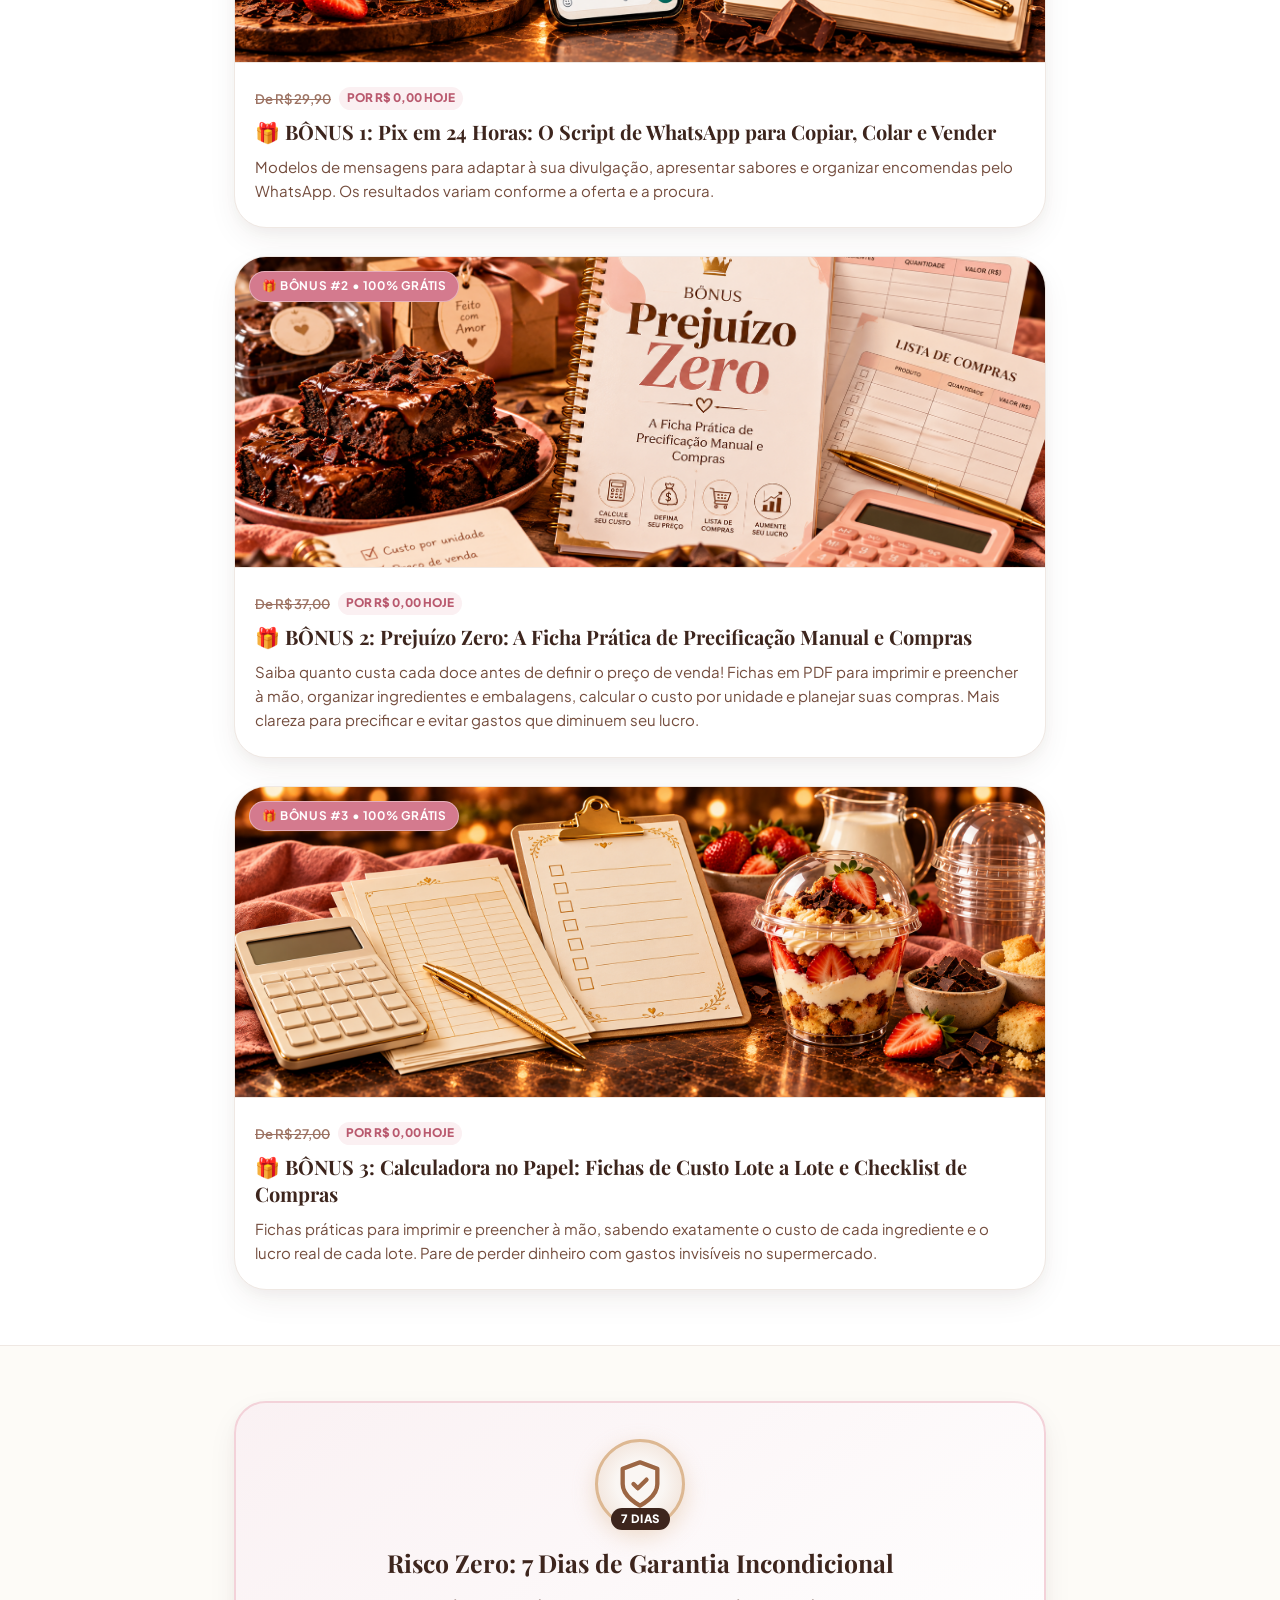
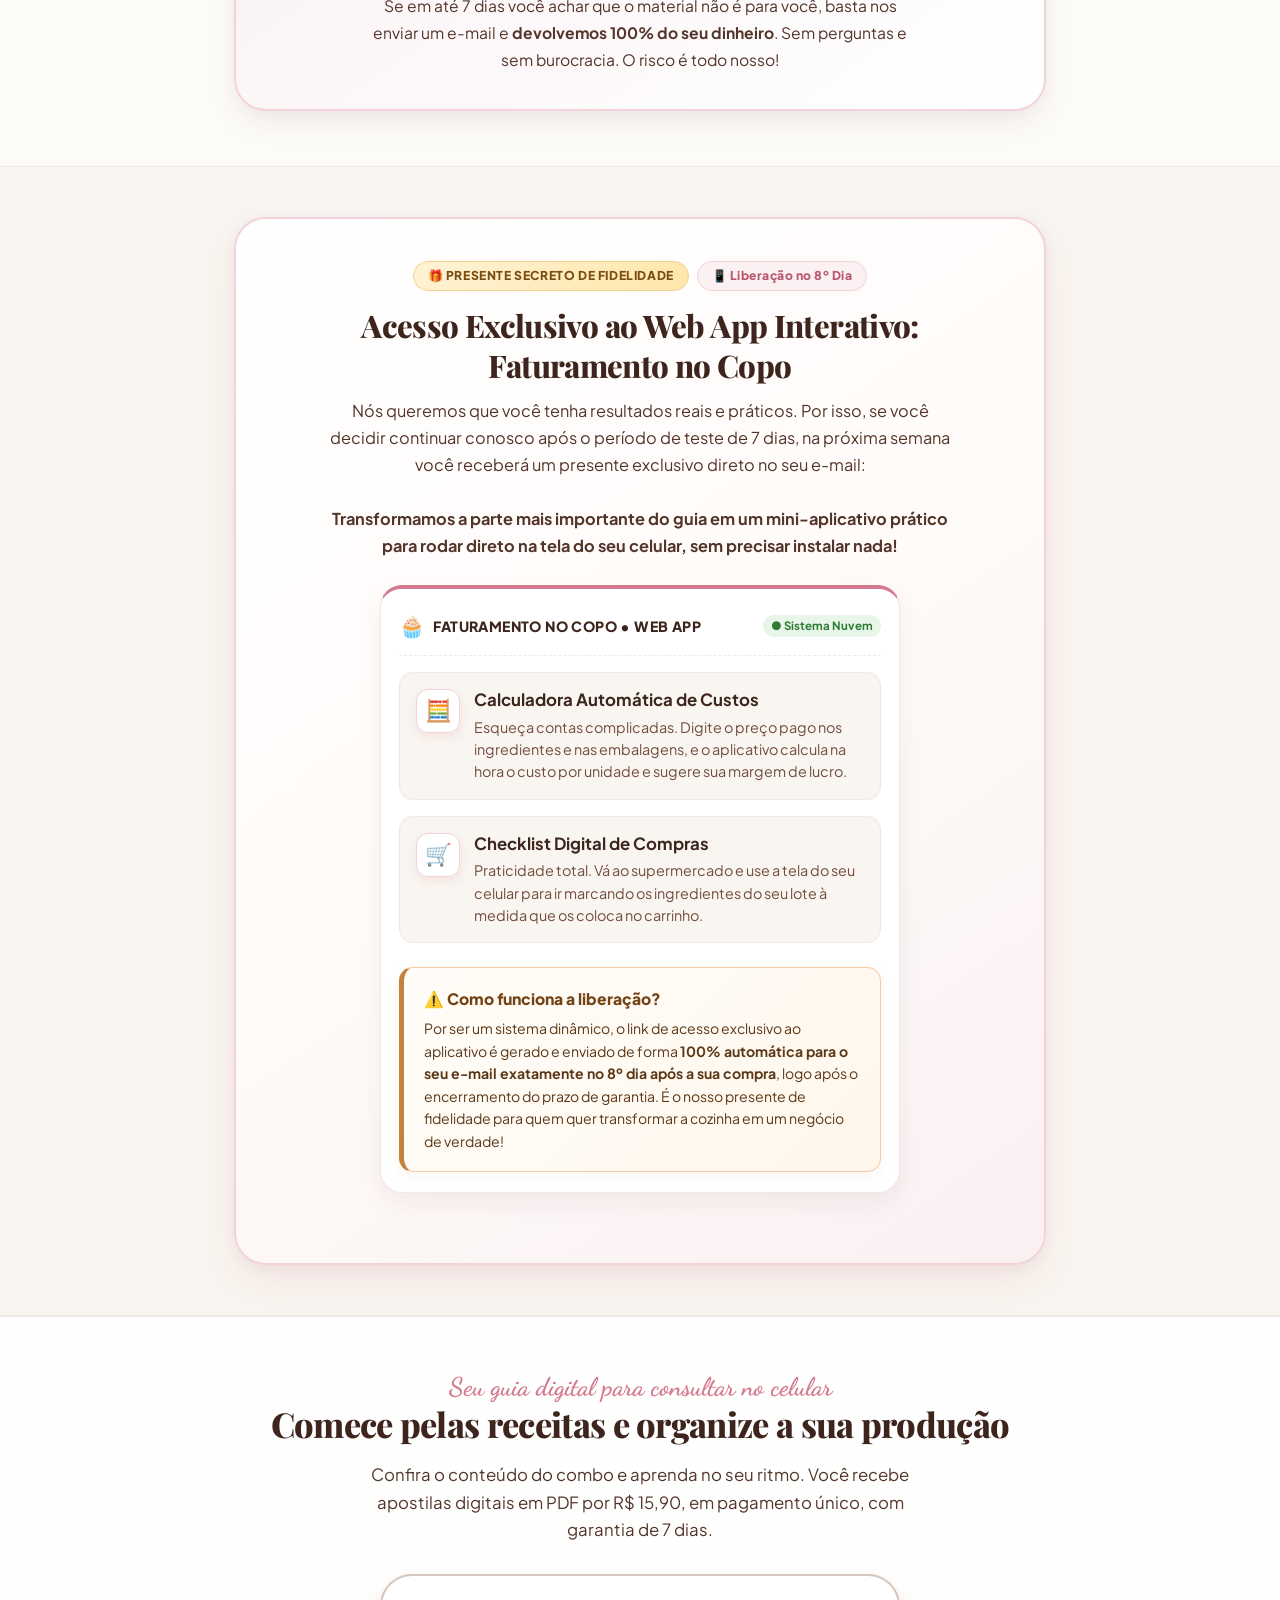
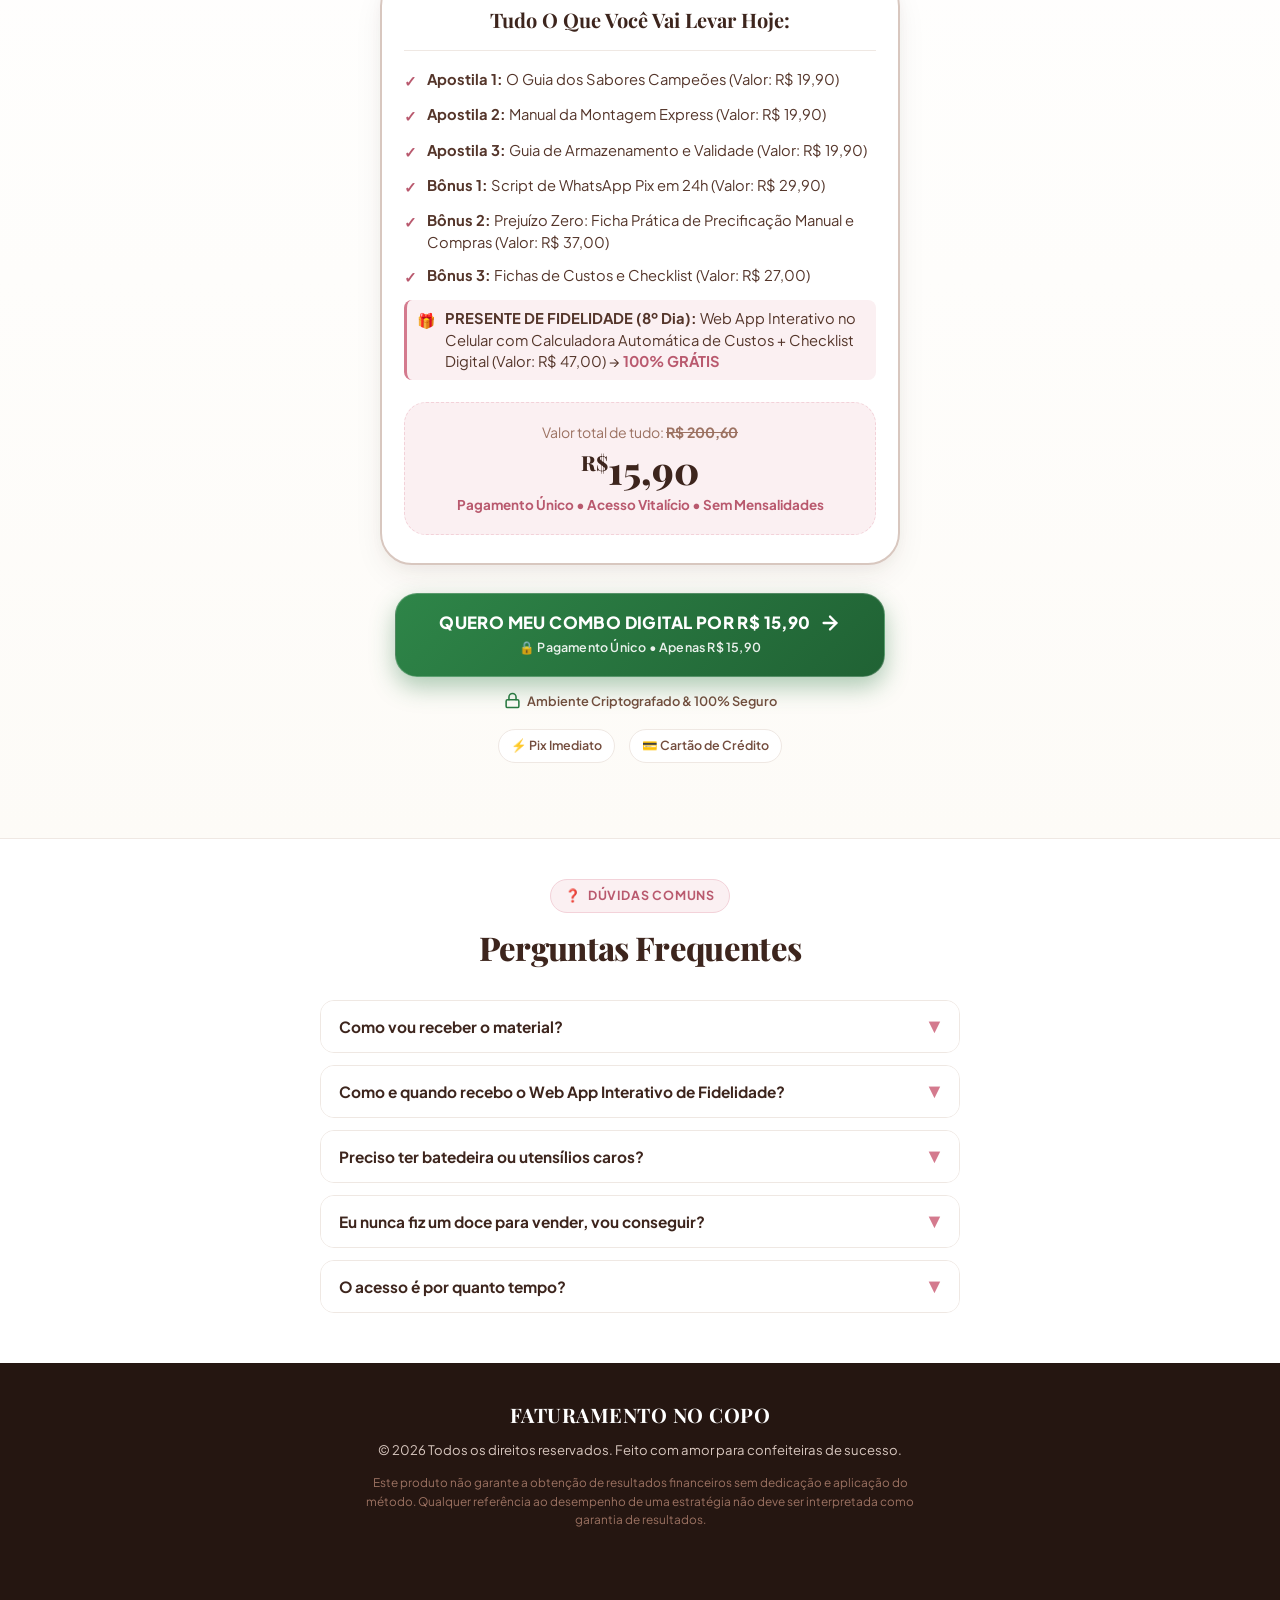
==== commit dec37491: "Preserve checkout attribution and clarify sales page claims" ====
--- a/index.html
+++ b/index.html
@@ -6,7 +6,7 @@
   <title>Faturamento no Copo | Método Completo de Doces Lucrativos</title>
   
   <!-- SEO & Metatags -->
-  <meta name="description" content="Aprenda a fazer seu primeiro Pix de R$ 100,00 ainda esta semana vendendo Copos da Felicidade direto da sua cozinha." />
+  <meta name="description" content="Aprenda receitas, montagem e armazenamento de Copos da Felicidade com um guia digital passo a passo por R$ 15,90." />
   <meta name="theme-color" content="#A3273D" />
 
   <!-- Google Fonts: Playfair Display + Dancing Script + Plus Jakarta Sans -->
@@ -16,8 +16,55 @@
   
   <!-- Folha de Estilos -->
   <link rel="stylesheet" href="styles.css" />
+  <!-- Meta Pixel Code -->
+  <script>
+    !function(f,b,e,v,n,t,s)
+    {if(f.fbq)return;n=f.fbq=function(){n.callMethod?
+    n.callMethod.apply(n,arguments):n.queue.push(arguments)};
+    if(!f._fbq)f._fbq=n;n.push=n;n.loaded=!0;n.version='2.0';
+    n.queue=[];t=b.createElement(e);t.async=!0;
+    t.src=v;s=b.getElementsByTagName(e)[0];
+    s.parentNode.insertBefore(t,s)}(window, document,'script',
+    'https://connect.facebook.net/en_US/fbevents.js');
+    if (!window.fncMetaPixelInitialized) {
+      fbq('init', '1104097028927299');
+      fbq('track', 'PageView');
+      window.fncMetaPixelInitialized = true;
+    }
+
+    // One delegated listener handles all checkout buttons, including nested spans.
+    if (!window.fncMetaCheckoutBound) {
+      document.addEventListener('click', function(event) {
+        var button = event.target instanceof Element && event.target.closest(
+          '#heroCtaBtn, #finalCtaBtn, .sticky-mobile-cta .sticky-btn, .cta-button'
+        );
+        if (!button) return;
+        var checkout;
+        try { checkout = new URL(button.href); } catch (error) { return; }
+        if (checkout.origin !== 'https://pay.cakto.com.br' || checkout.pathname !== '/pv6mh3a_1167035') return;
+        try {
+          if (typeof window.fbq === 'function') {
+            window.fbq('track', 'InitiateCheckout', {
+              content_name: 'Faturamento no Copo',
+              content_type: 'product',
+              currency: 'BRL',
+              value: 15.90
+            });
+          }
+        } catch (error) {
+          // Tracking must never interrupt the checkout navigation.
+        }
+      }, true);
+      window.fncMetaCheckoutBound = true;
+    }
+  </script>
+  <!-- End Meta Pixel Code -->
 </head>
 <body>
+  <noscript><img height="1" width="1" style="display:none"
+    src="https://www.facebook.com/tr?id=1104097028927299&ev=PageView&noscript=1"
+    alt="" /></noscript>
+
 
   <!-- ==========================================================================
        1. HEADER DE ALERTA (BARRA SUPERIOR DE URGÊNCIA)
@@ -25,11 +72,10 @@
   <aside class="alert-header" role="banner">
     <div class="alert-header-content">
       <span class="alert-siren">🚨</span>
-      <span>ATENÇÃO: LOTE PROMOCIONAL DE LANÇAMENTO EXCLUSIVO</span>
+      <span>GUIA DIGITAL • RECEITAS, MONTAGEM E ARMAZENAMENTO</span>
       <span class="alert-siren">🚨</span>
       <div class="alert-timer-tag">
-        <span>⏱️ Encerra em:</span>
-        <span id="promoTimer">14:45</span>
+        <span>📚 Acesso às apostilas após o pagamento</span>
       </div>
     </div>
   </aside>
@@ -47,11 +93,11 @@
         </div>
         
         <h1 class="title-serif hero-title">
-          QUER FAZER SEU PRIMEIRO PIX DE <span class="highlight-pink">R$&nbsp;100,00</span> AINDA ESTA SEMANA VENDENDO APENAS 5 DOCES?
+          APRENDA A PREPARAR <span class="highlight-pink">COPOS DA FELICIDADE</span> COM UM GUIA PASSO A PASSO
         </h1>
         
         <p class="hero-subtitle">
-          Conheça o método <strong>Faturamento no Copo</strong> e aprenda a criar um negócio altamente lucrativo direto da cozinha da sua casa com apostilas digitais simples, práticas e direto ao ponto.
+          Conheça o método <strong>Faturamento no Copo</strong> e aprenda receitas, montagem em camadas e armazenamento com apostilas digitais para consultar no celular. Combo por R$ 15,90, em pagamento único.
         </p>
       </div>
 
@@ -87,16 +133,16 @@
       </div>
 
       <!-- BOTÃO PRINCIPAL (VERDE CHAMATIVO COM EFEITO DE PULSAR) -->
-      <!-- NOTA: Substitua '#' pelo link do seu checkout (Kiwify, Hotmart, etc.) -->
+      <!-- Checkout oficial Cakto -->
      <a href="https://pay.cakto.com.br/pv6mh3a_1167035" class="cta-button" id="heroCtaBtn">
         <span class="cta-main-text">
-          <span>QUERO MINHAS APOSTILAS E COMEÇAR A LUCRAR AGORA!</span>
+          <span>QUERO MEU GUIA DIGITAL POR R$ 15,90</span>
           <svg width="22" height="22" viewBox="0 0 24 24" fill="none" stroke="currentColor" stroke-width="2.5" stroke-linecap="round" stroke-linejoin="round">
             <line x1="5" y1="12" x2="19" y2="12"></line>
             <polyline points="12 5 19 12 12 19"></polyline>
           </svg>
         </span>
-        <span class="cta-sub-text">⚡ Download Imediato no seu E-mail e WhatsApp</span>
+        <span class="cta-sub-text">📚 Apostilas em PDF • Acesso após a confirmação do pagamento</span>
       </a>
 
       <!-- Microtexto de Segurança -->
@@ -120,17 +166,17 @@
       <div class="section-header-centered">
         <span class="subtitle-script">Simples, prático e sem enrolação</span>
         <h2 class="title-serif">
-          Você tem R$ 15,90 e uma cozinha? Então você já tem tudo para mudar sua realidade financeira!
+          Receitas, montagem e organização para começar na sua cozinha
         </h2>
       </div>
 
       <div class="story-lead-text">
         <p>
-          O <strong>Copo da Felicidade</strong> se tornou o doce mais desejado e vendido do mercado brasileiro. O grande segredo que as confeitarias tradicionais não te contam é que ele tem um <strong>custo baixíssimo de produção (~R$ 6,00)</strong> e um retorno financeiro imediato.
+          Aprenda a preparar <strong>Copos da Felicidade</strong>, combinar sabores e organizar ingredientes e embalagens. O guia também inclui fichas para calcular os seus custos antes de definir o preço de venda.
         </p>
         <br />
         <p>
-          Você não precisa de batedeira planetária, cursos caros de confeitaria ou semanas de teoria chata. O método <strong>Faturamento no Copo</strong> elimina toda a enrolação e entrega exatamente o passo a passo mastigado para qualquer iniciante colocar a mão na massa hoje e <strong>faturar seus primeiros R$ 100,00 em menos de 24 horas</strong>.
+          Você não precisa de batedeira planetária, cursos caros de confeitaria ou semanas de teoria chata. O guia <strong>Faturamento no Copo</strong> reúne orientações práticas para iniciantes sobre <strong>receitas, montagem e conservação</strong>. As vendas dependem dos seus custos, da divulgação e da procura na sua região.
         </p>
       </div>
 
@@ -139,29 +185,29 @@
         <div class="math-header">
           <div class="math-icon">📊</div>
           <div>
-            <h3>A Matemática do Lucro no Copo</h3>
-            <p style="font-size: 0.85rem; color: var(--chocolate-600);">Veja como é simples colocar R$ 100,00 no bolso:</p>
+            <h3>Como calcular o resultado de cada copo</h3>
+            <p style="font-size: 0.85rem; color: var(--chocolate-600);">Exemplo ilustrativo: use os custos reais da sua produção.</p>
           </div>
         </div>
 
         <div class="math-grid">
           <div class="math-pill">
-            <div class="math-pill-label">Custo Médio / Unidade</div>
+            <div class="math-pill-label">Ingredientes e embalagem (exemplo)</div>
             <div class="math-pill-val">~R$ 6,00</div>
           </div>
           <div class="math-pill">
-            <div class="math-pill-label">Preço Sugerido de Venda</div>
+            <div class="math-pill-label">Preço de venda (exemplo)</div>
             <div class="math-pill-val">R$ 20 a 25</div>
           </div>
           <div class="math-pill">
-            <div class="math-pill-label">Lucro Líquido / Copo</div>
+            <div class="math-pill-label">Diferença antes de outros custos</div>
             <div class="math-pill-val profit">R$ 14 a 19</div>
           </div>
         </div>
 
         <div class="math-conclusion">
           <span style="font-size: 1.25rem;">💰</span>
-          <span><strong>Resultado:</strong> Vendendo apenas <strong>5 copos</strong> para vizinhos, amigas ou no trabalho, você já fatura mais de <strong>R$ 100,00 de lucro limpo</strong>!</span>
+          <span><strong>Exemplo de 5 copos:</strong> receita de R$ 100 a R$ 125, menos R$ 30 em ingredientes e embalagens = <strong>R$ 70 a R$ 95 antes de outros custos</strong>. Desconte também energia, transporte, perdas e seu trabalho. Não é uma promessa de lucro.</span>
         </div>
       </div>
 
@@ -267,7 +313,7 @@
             </div>
             <h3>🎁 BÔNUS 1: Pix em 24 Horas: O Script de WhatsApp para Copiar, Colar e Vender</h3>
             <p>
-              O roteiro exato de mensagens prontas para enviar para contatos e grupos de bairro e esgotar o primeiro lote no mesmo dia. Basta copiar, colar e começar a receber notificações de Pix no celular!
+              Modelos de mensagens para adaptar à sua divulgação, apresentar sabores e organizar encomendas pelo WhatsApp. Os resultados variam conforme a oferta e a procura.
             </p>
           </div>
         </article>
@@ -424,14 +470,14 @@
   <section class="section-final-cta" id="checkout">
     <div class="container">
       
-      <span class="subtitle-script">Últimas vagas no valor promocional</span>
+      <span class="subtitle-script">Seu guia digital para consultar no celular</span>
       
       <h2 class="title-serif final-hero-title">
-        A decisão é sua, mas o lote promocional está acabando...
+        Comece pelas receitas e organize a sua produção
       </h2>
       
       <p class="final-lead-text">
-        Você pode fechar essa página e continuar com as mesmas contas para pagar, ou investir o valor de um lanche para aprender a transformar a sua cozinha em uma fonte de renda.
+        Confira o conteúdo do combo e aprenda no seu ritmo. Você recebe apostilas digitais em PDF por R$ 15,90, em pagamento único, com garantia de 7 dias.
       </p>
 
       <!-- Box Resumo de Valor da Oferta -->
@@ -486,7 +532,7 @@
       <!-- NOTA: Insira o link de pagamento do seu checkout no href abaixo -->
       <a href="https://pay.cakto.com.br/pv6mh3a_1167035" target="_blank" rel="noopener noreferrer" class="cta-button" id="finalCtaBtn">
         <span class="cta-main-text">
-          <span>QUERO GARANTIR MEU COMBO NO LOTE PROMOCIONAL</span>
+          <span>QUERO MEU COMBO DIGITAL POR R$ 15,90</span>
           <svg width="22" height="22" viewBox="0 0 24 24" fill="none" stroke="currentColor" stroke-width="2.5" stroke-linecap="round" stroke-linejoin="round">
             <line x1="5" y1="12" x2="19" y2="12"></line>
             <polyline points="12 5 19 12 12 19"></polyline>
@@ -603,7 +649,7 @@
        ========================================================================== -->
   <div class="sticky-mobile-cta" id="stickyMobileCta">
     <div class="sticky-info">
-      <span class="sticky-title">Lote Promocional</span>
+      <span class="sticky-title">Guia Digital</span>
       <span class="sticky-price">R$ 15,90</span>
     </div>
   <a href="https://pay.cakto.com.br/pv6mh3a_1167035" class="sticky-btn">
